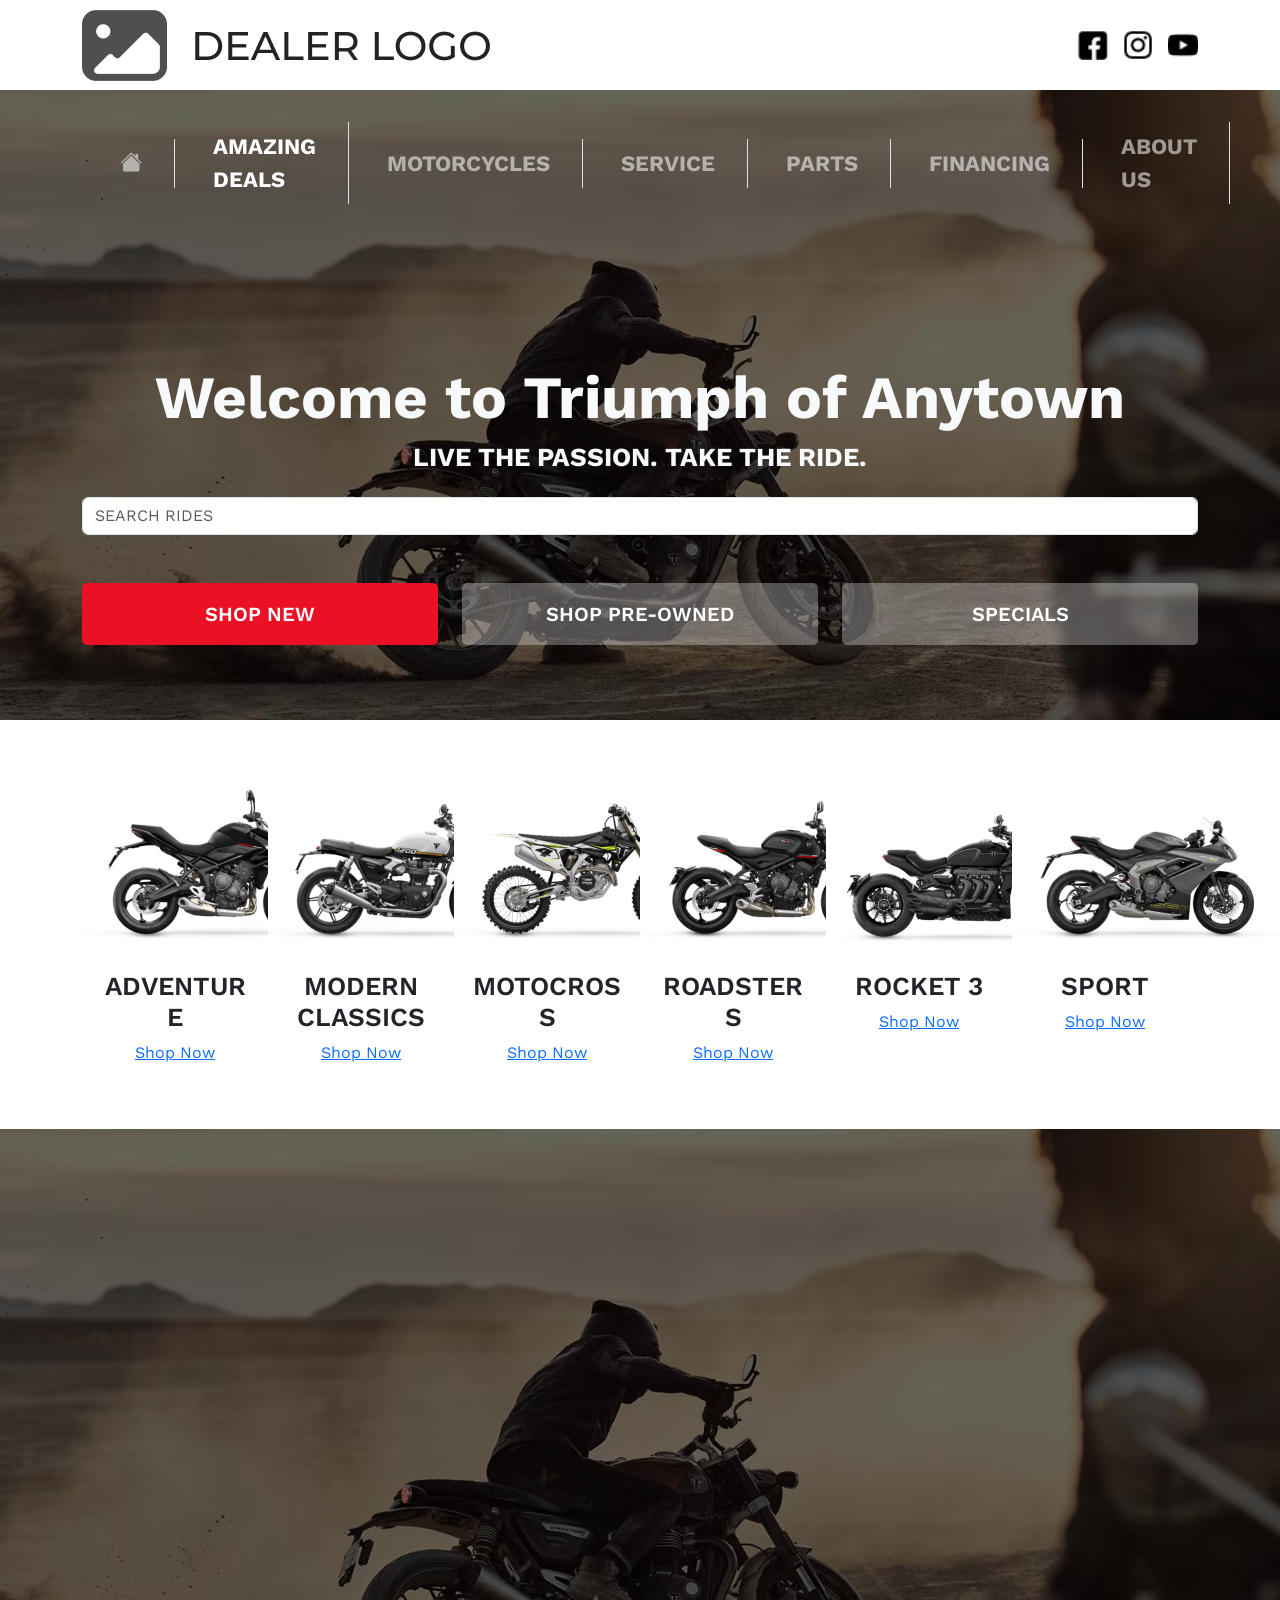
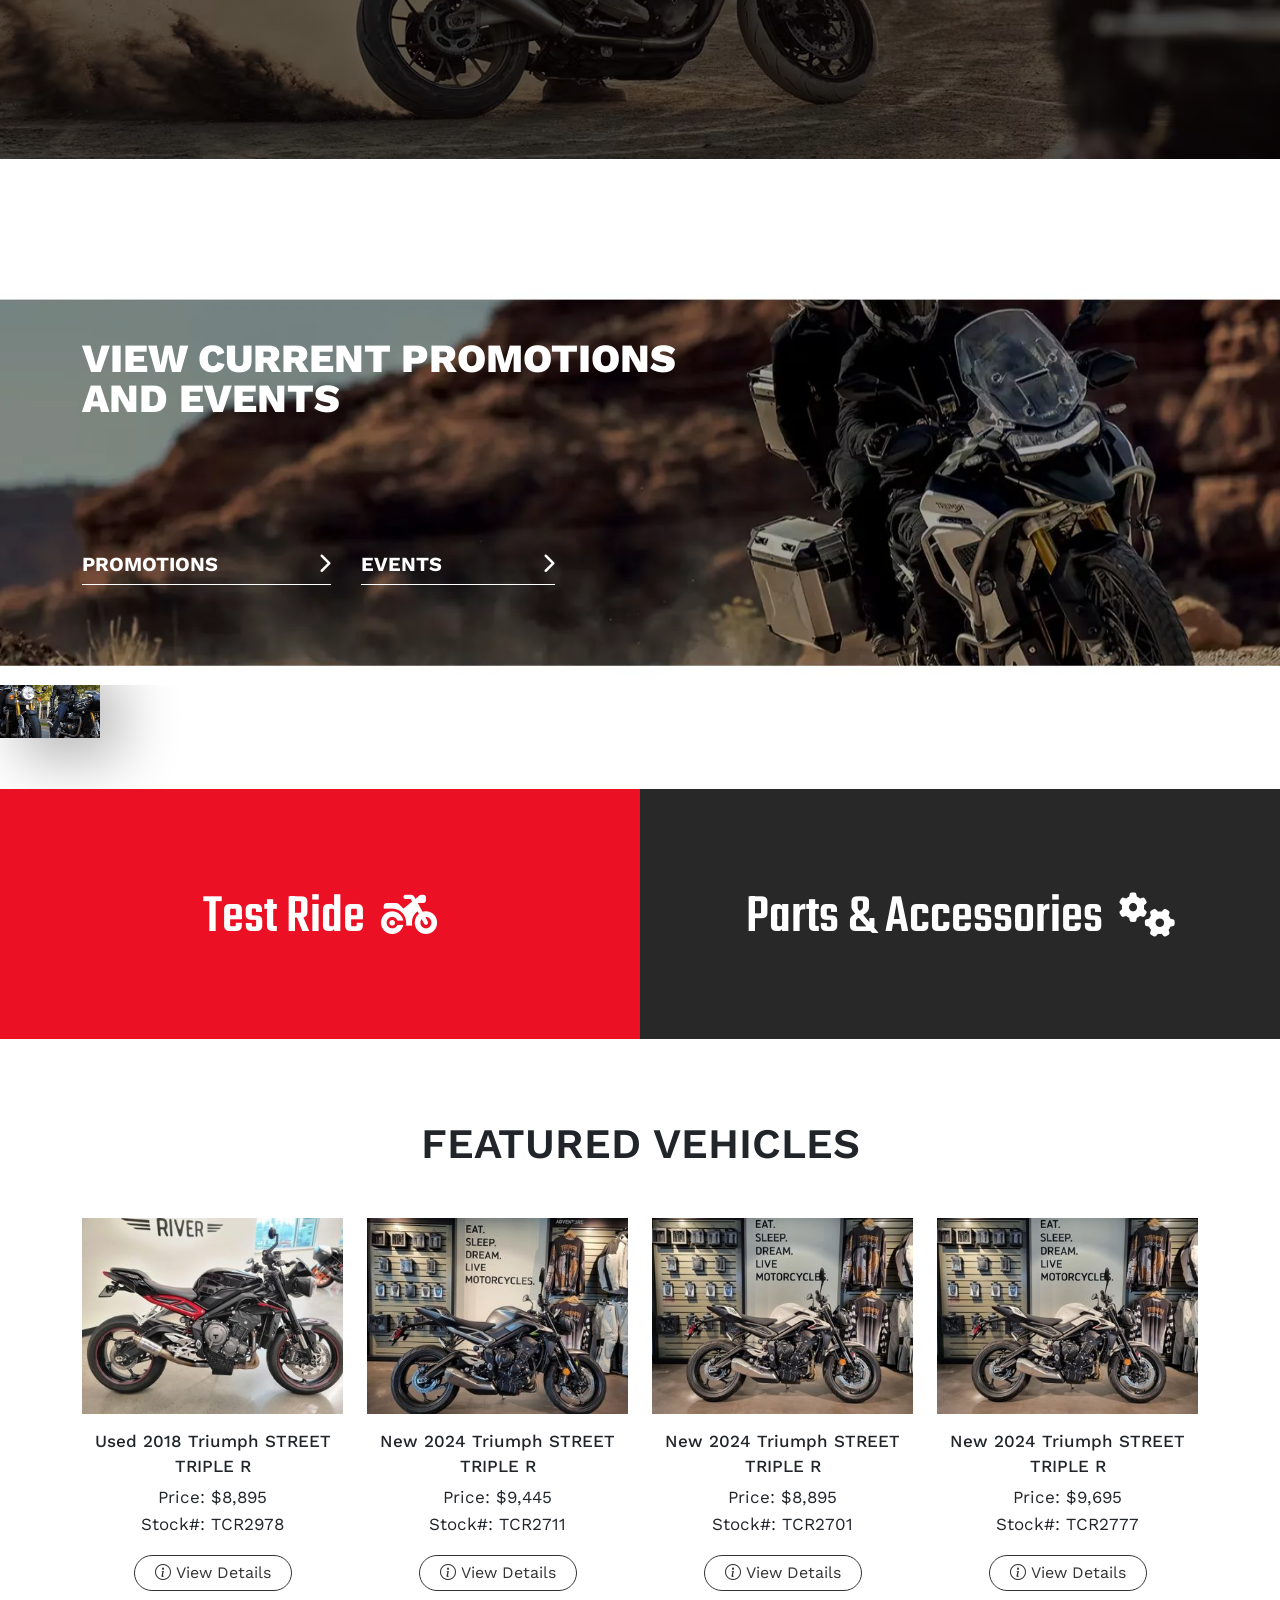
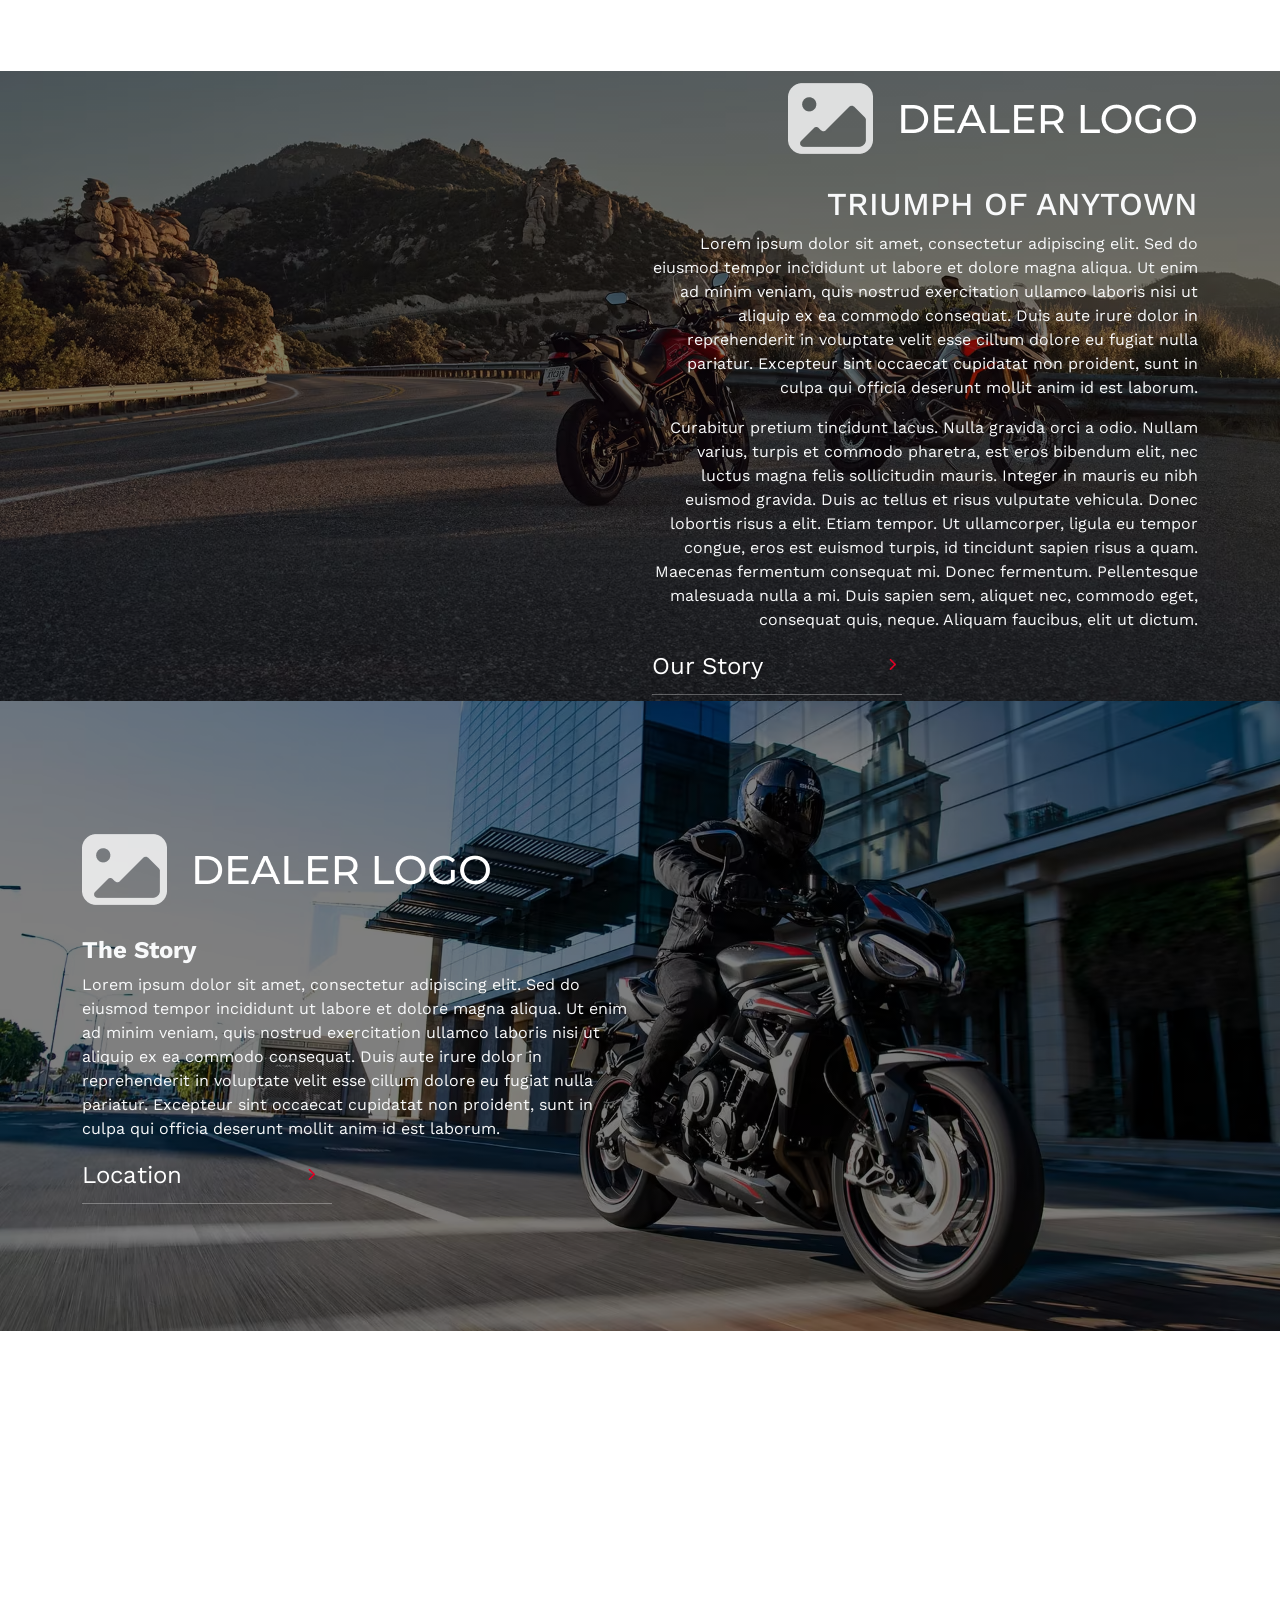
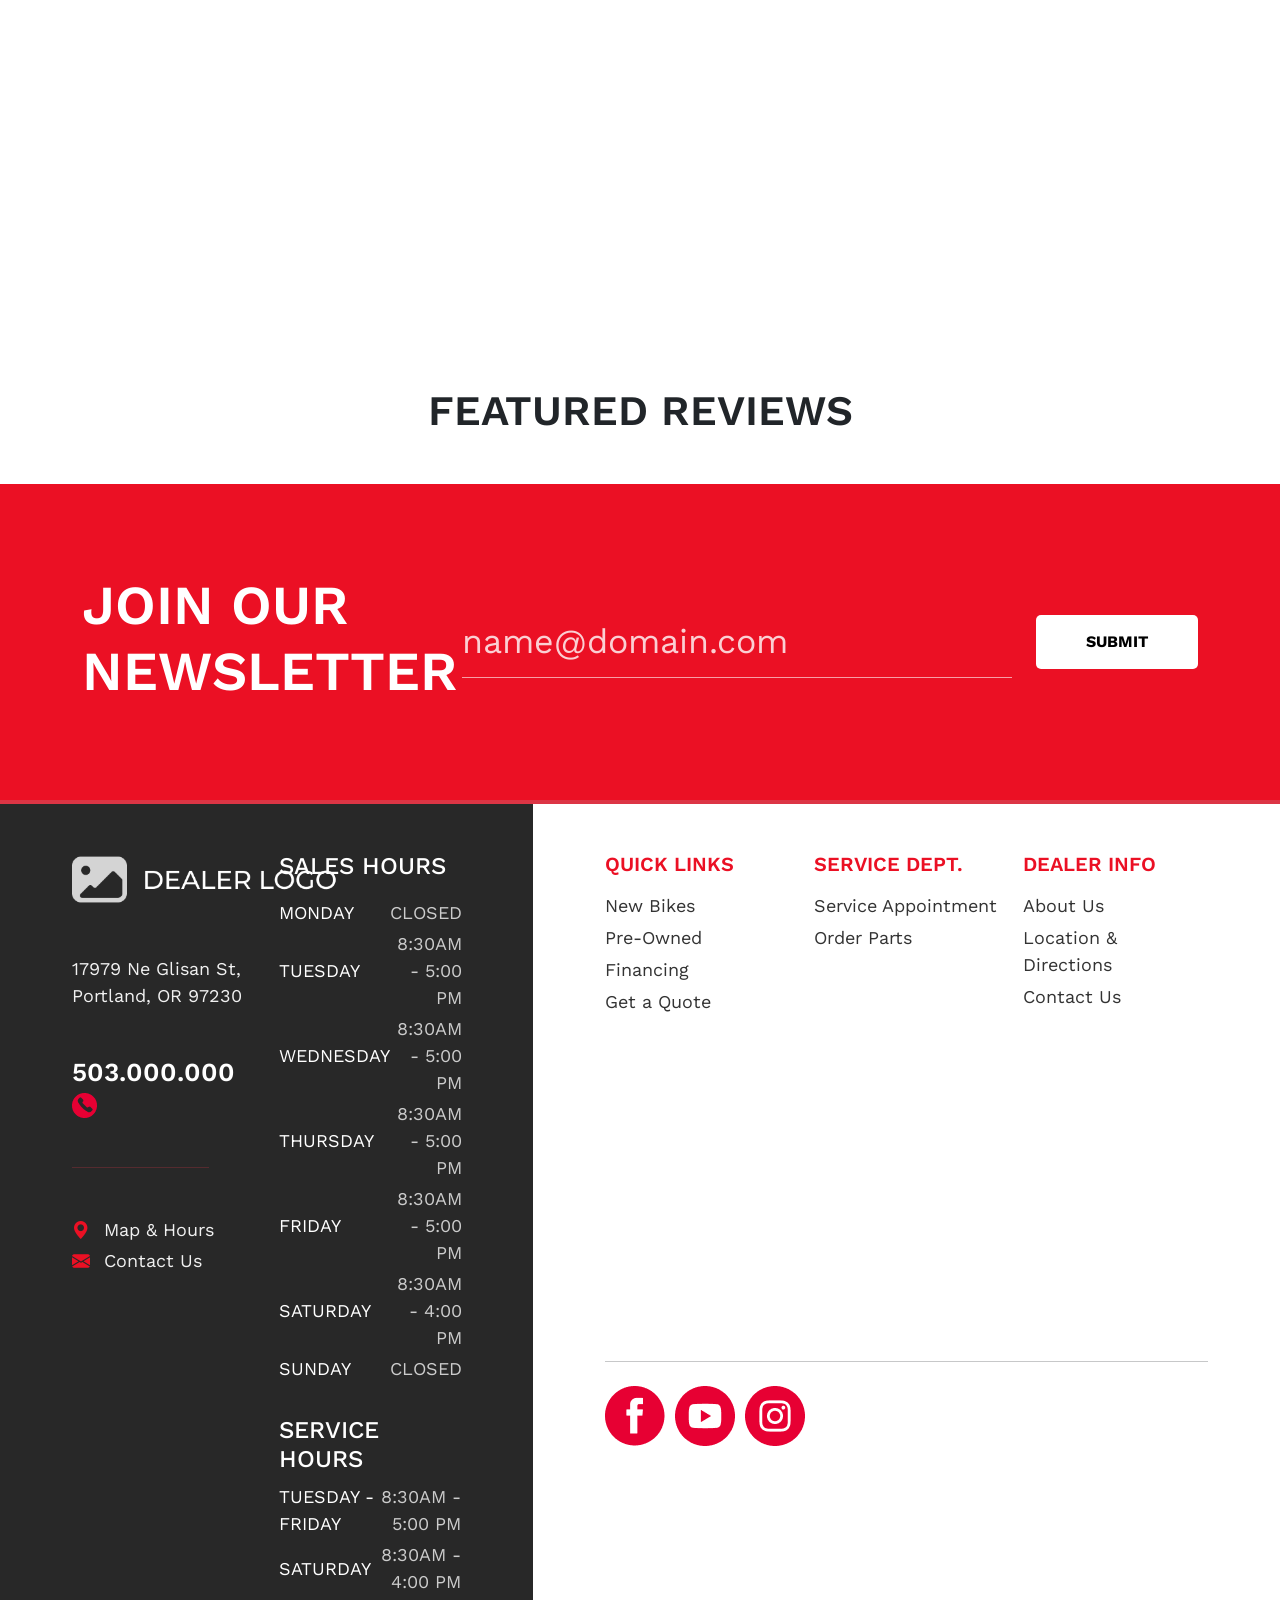
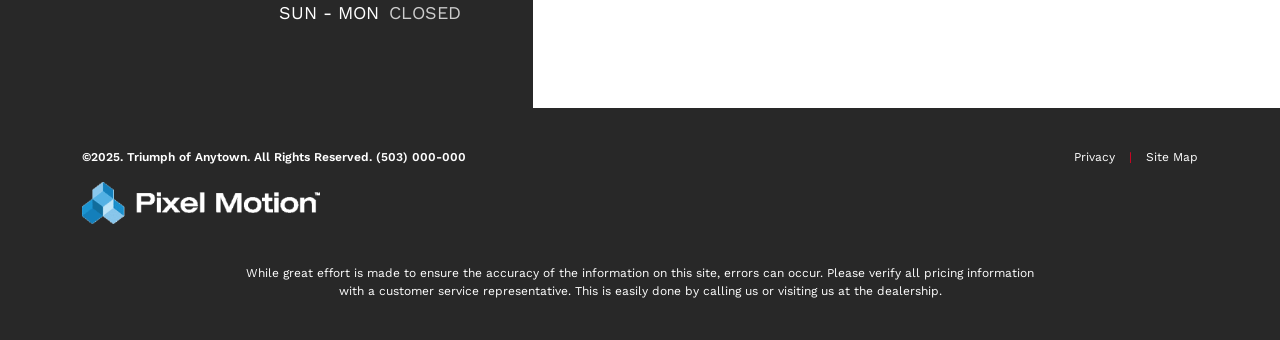
==== htdocs/assets/html/index.html @ fc961a48 "updated" ====
<!DOCTYPE html>
<html lang="en">

<head>
  <meta charset="UTF-8">
  <meta name="viewport" content="width=device-width, initial-scale=1.0">
  <link rel="stylesheet" href="/htdocs/assets/css/style.css">
  <title>Generic Homepage</title>

  <!--Bootstrap Link-->
  <link href="https://cdn.jsdelivr.net/npm/bootstrap@5.3.8/dist/css/bootstrap.min.css" rel="stylesheet"
    integrity="sha384-sRIl4kxILFvY47J16cr9ZwB07vP4J8+LH7qKQnuqkuIAvNWLzeN8tE5YBujZqJLB" crossorigin="anonymous">
  <link rel="stylesheet" href="https://cdn.jsdelivr.net/npm/bootstrap-icons@1.13.1/font/bootstrap-icons.min.css">
  <link href="https://cdnjs.cloudflare.com/ajax/libs/font-awesome/6.0.0-beta3/css/all.min.css" rel="stylesheet">
</head>

<body>
  <!-- navbar top -->
  <div class="container">
    <div class="navbar-top">
      <div class="logo">
        <img src="/htdocs/assets/images/Logo.png" alt="" width="410px">
      </div>
      <div class="social-link">
        <i><img src="/htdocs/assets/images/facebook_icon.png" alt="" width="30px"></i>
        <i><img src="/htdocs/assets/images/instagram_icon.png" alt="" width="30px"></i>
        <i><img src="/htdocs/assets/images/youtube_icon.png" alt="" width="30px"></i>
      </div>
    </div>
  </div>
  <!-- navbar top -->

  <!-- Hero -->
  <div class="hero-content container-large">
    <nav class="navbar navbar-expand-lg navbar-dark custom-navbar">
      <div class="container">
        <button class="navbar-toggler" type="button" data-toggle="collapse" data-target="#navbarSupportedContent"
          aria-controls="navbarSupportedContent" aria-expanded="false" aria-label="Toggle navigation">
          <span class="navbar-toggler-icon"></span>
        </button>
        <div class="collapse navbar-collapse" id="navbarSupportedContent">

          <ul class="navbar-nav mx-auto align-items-center pt-4">

            <li class="nav-item border-end pe-4">
              <a class="nav-link" href="#">
                <i class="bi bi-house-fill"></i>
              </a>
            </li>

            <li class="nav-item border-end pe-4">
              <a class="nav-link active highlight" href="#">AMAZING DEALS</a>
            </li>

            <li class="nav-item border-end pe-4">
              <a class="nav-link" href="#">MOTORCYCLES</a>
            </li>

            <li class="nav-item border-end pe-4">
              <a class="nav-link" href="#">SERVICE</a>
            </li>

            <li class="nav-item border-end pe-4">
              <a class="nav-link" href="#">PARTS</a>
            </li>

            <li class="nav-item border-end pe-4">
              <a class="nav-link" href="#">FINANCING</a>
            </li>

            <li class="nav-item border-end pe-4">
              <a class="nav-link" href="#">ABOUT US</a>
            </li>
          </ul>
        </div>

      </div>
    </nav>


    <div class="content text-center">
      <h1 class="heading-h1 text-light fw-bold">Welcome to Triumph of Anytown</h1>
      <h2 class="heading-h4 text-light fw-bold">LIVE THE PASSION. TAKE THE RIDE.</h2>

      <!--Hero Search-->
      <div class="container container-fluid mt-4">
        <div class="row justify-content-center">
          <div class="col">
            <div class="search-container">
              <input type="text" class="form-control search-input" placeholder="SEARCH RIDES">
              <i class="bi bi-search"></i>
            </div>
          </div>
        </div>
      </div>

      <!--Hero Buttons-->
      <div class="container container-fluid mt-4">
        <div class="row">
          <div class="col-md-4">
            <button type="button" class="button-primary w-100 mb-3">Shop New</button>
          </div>
          <div class="col-md-4">
            <button type="button" class="button-secondary w-100 mb-3">Shop Pre-Owned</button>
          </div>
          <div class="col-md-4">
            <button type="button" class="button-secondary w-100 mb-3">Specials</button>
          </div>
        </div>
      </div>
    </div>

  </div>

  <!-- Motorcycles -->
  <div class="container my-5">
    <div class="row g-0">
      <div class="col-12 col-sm-6 col-md-4 col-lg-2">
        <div class="card text-dark h-100 border-0">
          <div class="card-image align-items-center"><img src="/htdocs/assets/images/Motorcycle_Adventure.png"
              alt="Adventure"></div>
          <div class="card-body text-center">
            <h3 class="heading-h4 fw-semibold text-uppercase">Adventure</h3>
            <a href="#">Shop Now</a>
          </div>
        </div>
      </div>

      <div class="col-12 col-sm-6 col-md-4 col-lg-2">
        <div class="card text-dark h-100 border-0">
          <div class="card-image"><img src="/htdocs/assets/images/Motorcycle_ModernClassics.png" alt="Modern Classics">
          </div>
          <div class="card-body text-center">
            <h3 class="heading-h4 fw-semibold text-uppercase">Modern Classics</h3>
            <a href="#">Shop Now</a>
          </div>
        </div>
      </div>

      <div class="col-12 col-sm-6 col-md-4 col-lg-2">
        <div class="card text-dark h-100 border-0">
          <div class="card-image"><img src="/htdocs/assets/images/Motorcylce_Motocross.png" alt="Motocross"></div>
          <div class="card-body text-center">
            <h3 class="heading-h4 fw-semibold text-uppercase text-center">Motocross</h3>
            <a href="#">Shop Now</a>
          </div>
        </div>
      </div>

      <div class="col-12 col-sm-6 col-md-4 col-lg-2">
        <div class="card text-dark h-100 border-0">
          <div class="card-image"><img src="/htdocs/assets/images/Motorcycle_Roadsters.png" alt="Roadsters"></div>
          <div class="card-body text-center">
            <h3 class="heading-h4 fw-semibold text-uppercase text-center">Roadsters</h3>
            <a href="#">Shop Now</a>
          </div>
        </div>
      </div>

      <div class="col-12 col-sm-6 col-md-4 col-lg-2">
        <div class="card text-dark h-100 border-0">
          <div class="card-image"><img src="/htdocs/assets/images/Motorcycle_Rocket3.png" alt="Rocket 3"></div>
          <div class="card-body text-center">
            <h3 class="heading-h4 fw-semibold text-uppercase text-center">Rocket 3</h3>
            <a href="#">Shop Now</a>
          </div>
        </div>
      </div>

      <div class="col-12 col-sm-6 col-md-4 col-lg-2">
        <div class="card text-dark h-100 border-0">
          <div class="card-image"><img src="/htdocs/assets/images/Motorcycle_Sport.png" alt="Sport"></div>
          <div class="card-body text-center">
            <h3 class="heading-h4 fw-semibold text-uppercase text-center">Sport</h3>
            <a href="#">Shop Now</a>
          </div>
        </div>
      </div>

    </div>
  </div>

  <!--Image Section-->
  <div class="hero-content container-large"></div>

  <!-- Promotion and Events -->
   <section class="promo-section">
    <div class="container-fluid p-0">
        <div class="row g-0 align-items-center">
            <div class="promo-banner-bg">
                <div class="promo-content container">
                    <h2 class="promo-title">VIEW CURRENT PROMOTIONS<br>AND EVENTS</h2>
                    <div class="d-flex">
                        <a href="#" class="promo-link">Promotions <i class="fa-solid fa-chevron-right"></i></a>
                        <a href="#" class="promo-link">Events <i class="fa-solid fa-chevron-right"></i></a>
                    </div>
                </div>
            </div>

            <div class="col-lg-5 overlap-img-container d-none d-lg-block">
                <img src="/htdocs/assets/images/Home_Promotion_Events.png" 
                     alt="Motorcycle rider" class="overlap-img">
            </div>
        </div>
    </div>
</section>

  <!--Promo Links-->
  <div class="container-fluid p-0">
    <div class="row g-0">
      <div class="col-12 col-md-6">
        <a href="#" class="promo-block promo-card-primary">
          <h2 class="heading-h2 font-secondary mt-3 me-3">Test Ride</h2>
          <i class="fa-solid fa-motorcycle promo-icon"></i>
        </a>
      </div>

      <div class="col-12 col-md-6">
        <a href="#" class="promo-block promo-card-secondary">
          <h2 class="heading-h2 font-secondary mt-3 me-3">Parts & Accessories</h2>
          <i class="fa-solid fa-cogs promo-icon"></i>
        </a>
      </div>
    </div>
  </div>

  <!-- Featured Vehicles -->

  <section class="featured-section">
    <div class="container text-center">
        <h2 class="heading-h3 fw-semibold text-uppercase mb-5">Featured Vehicles</h2>

        <div id="vehicleCarousel" class="carousel slide" data-bs-ride="carousel">
            <div class="carousel-inner">
                <div class="carousel-item active">
                    <div class="row">
                        <div class="col-6 col-md-3">
                            <div class="vehicle-card">
                                <div class="vehicle-img-wrapper">
                                    <img src="/htdocs/assets/images/Home_Featured_Moto1.jpg" class="img-fluid" alt="Motorcycle">
                                </div>
                                <div class="vehicle-title">Used 2018 Triumph STREET TRIPLE R</div>
                                <div class="vehicle-info">Price: $8,895</div>
                                <div class="vehicle-info">Stock#: TCR2978</div>
                                <a href="#" class="btn-view-details">
                                    <i class="bi bi-info-circle"></i> View Details
                                </a>
                            </div>
                        </div>
                        
                        <div class="col-6 col-md-3">
                            <div class="vehicle-card">
                                <div class="vehicle-img-wrapper">
                                    <img src="/htdocs/assets/images/Home_Featured_Moto2.jpg" class="img-fluid" alt="Motorcycle">
                                </div>
                                <div class="vehicle-title">New 2024 Triumph STREET TRIPLE R</div>
                                <div class="vehicle-info">Price: $9,445</div>
                                <div class="vehicle-info">Stock#: TCR2711</div>
                                <a href="#" class="btn-view-details">
                                    <i class="bi bi-info-circle"></i> View Details
                                </a>
                            </div>
                        </div>

                        <div class="col-md-3 d-none d-md-block">
                            <div class="vehicle-card">
                                <div class="vehicle-img-wrapper">
                                    <img src="/htdocs/assets/images/Home_Featured_Moto3.jpg" class="img-fluid" alt="Motorcycle">
                                </div>
                                <div class="vehicle-title">New 2024 Triumph STREET TRIPLE R</div>
                                <div class="vehicle-info">Price: $8,895</div>
                                <div class="vehicle-info">Stock#: TCR2701</div>
                                <a href="#" class="btn-view-details">
                                    <i class="bi bi-info-circle"></i> View Details
                                </a>
                            </div>
                        </div>

                        <div class="col-md-3 d-none d-md-block">
                            <div class="vehicle-card">
                                <div class="vehicle-img-wrapper">
                                    <img src="/htdocs/assets/images/Home_Featured_Moto4.jpg" class="img-fluid" alt="Motorcycle">
                                </div>
                                <div class="vehicle-title">New 2024 Triumph STREET TRIPLE R</div>
                                <div class="vehicle-info">Price: $9,695</div>
                                <div class="vehicle-info">Stock#: TCR2777</div>
                                <a href="#" class="btn-view-details">
                                    <i class="bi bi-info-circle"></i> View Details
                                </a>
                            </div>
                        </div>
                    </div>
                </div>
            </div>
        </div>
    </div>
</section>

  <!--CTA Our Story-->
  <section class="our-story-section text-dark text-end">
    <div class="container content-wrapper">
      <div class="row justify-content-end">
        <!-- col-lg-7 ensures it takes up a bit more than half the screen on desktop -->
        <div class="col-12 col-lg-7 col-xl-6">
          <img src="/htdocs/assets/images/Logo-Inverse.png" alt="">
          <!-- Main Heading -->
          <h2 class="our-story-heading text-uppercase text-light pt-4">Triumph of Anytown</h2>

          <!-- Paragraph Texts -->
          <p class="text-light">
            Lorem ipsum dolor sit amet, consectetur adipiscing elit. Sed do eiusmod tempor incididunt ut labore et
            dolore magna aliqua. Ut enim ad minim veniam, quis nostrud exercitation ullamco laboris nisi ut aliquip ex
            ea commodo consequat. Duis aute irure dolor in reprehenderit in voluptate velit esse cillum dolore eu fugiat
            nulla pariatur. Excepteur sint occaecat cupidatat non proident, sunt in culpa qui officia deserunt mollit
            anim id est laborum.
          </p>
          <p class="text-light">
            Curabitur pretium tincidunt lacus. Nulla gravida orci a odio. Nullam varius, turpis et commodo pharetra, est
            eros bibendum elit, nec luctus magna felis sollicitudin mauris. Integer in mauris eu nibh euismod gravida.
            Duis ac tellus et risus vulputate vehicula. Donec lobortis risus a elit. Etiam tempor. Ut ullamcorper,
            ligula eu tempor congue, eros est euismod turpis, id tincidunt sapien risus a quam. Maecenas fermentum
            consequat mi. Donec fermentum. Pellentesque malesuada nulla a mi. Duis sapien sem, aliquet nec, commodo
            eget, consequat quis, neque. Aliquam faucibus, elit ut dictum.
          </p>

          <!-- Link with bottom border -->
          <div class="cta-container justify-content-end justify-content-sm-center">
            <div class="cta-wrapper">
              <a href="#" class="text-link">
                Our Story <i class="fa-solid fa-chevron-right"></i>
              </a>
            </div>
          </div>

        </div>
      </div>
    </div>
  </section>

  <!--CTA The Story-->
  <section class="the-story-section text-dark text-start">
    <div class="container content-wrapper">
      <div class="row justify-content-start">
        <!-- col-lg-7 ensures it takes up a bit more than half the screen on desktop -->
        <div class="col-12 col-lg-7 col-xl-6">
          <img src="/htdocs/assets/images/Logo-Inverse.png" alt="">
          <!-- Main Heading -->
          <h2 class="heading-h5 fw-bold text-light pt-4">The Story</h2>

          <!-- Paragraph Texts -->
          <p class="text-light">
            Lorem ipsum dolor sit amet, consectetur adipiscing elit. Sed do eiusmod tempor incididunt ut labore et
            dolore magna aliqua. Ut enim ad minim veniam, quis nostrud exercitation ullamco laboris nisi ut aliquip ex
            ea commodo consequat. Duis aute irure dolor in reprehenderit in voluptate velit esse cillum dolore eu fugiat
            nulla pariatur. Excepteur sint occaecat cupidatat non proident, sunt in culpa qui officia deserunt mollit
            anim id est laborum.
          </p>
          <!-- Link with bottom border -->
          <div class="cta-container justify-content-start justify-content-sm-center">
            <div class="cta-wrapper">
              <a href="#" class="text-link">
                Location <i class="fa-solid fa-chevron-right"></i>
              </a>
            </div>
          </div>

        </div>
      </div>
    </div>
  </section>

  <!-- Google Maps -->
  <div>
    <iframe
      src="https://www.google.com/maps/embed?pb=!1m18!1m12!1m3!1d2795.1749024326778!2d-122.47970137615948!3d45.52668580382895!2m3!1f0!2f0!3f0!3m2!1i1024!2i768!4f13.1!3m3!1m2!1s0x5495a3d943b8e303%3A0xe347ed279a2c7b4!2sTriumph%20Columbia%20River!5e0!3m2!1sen!2sph!4v1773556012074!5m2!1sen!2sph"
      width="100%" height="600" style="border:0;" allowfullscreen="" loading="lazy"
      referrerpolicy="no-referrer-when-downgrade"></iframe>
  </div>

  <!-- Featured Reviews -->
  <div class="container my-5">
    <h2 class="text-uppercase heading-h3 text-center fw-semibold">Featured Reviews</h2>
    <!-- Elfsight Google Reviews | Triumph Columbia River -->
    <div class="mt-4">
      <script src="https://elfsightcdn.com/platform.js" async></script>
      <div class="elfsight-app-9c09201d-1b5e-4a3b-86ac-15bfe6ec356d" data-elfsight-app-lazy></div>
    </div>
  </div>

  <!-- Newsletter Banner -->
  <section class="newsletter-banner">
    <div class="container my-5">
      <div class="row align-items-center">
        <div class="col-md-4 mb-3 mb-md-0">
          <h2 class="heading-h2 fw-semibold text-uppercase">Join Our<br>Newsletter</h2>
        </div>

        <div class="col-md-8">
          <form class="d-flex flex-column flex-sm-row align-items-end align-items-sm-center gap-4">
            <div class="flex-grow-1 w-100">
              <input type="email" class="custom-input" placeholder="name@domain.com" aria-label="Email">
            </div>
            <div>
              <button type="submit" class="btn-submit">Submit</button>
            </div>
          </form>
        </div>
      </div>
    </div>
  </section>

  <!-- Footer -->
  <footer class="footer-container container-fluid p-0 border-top border-danger border-4">
    <div class="row g-0">
      <div class="col-lg-5 footer-dark-section container">
        <div class="row m-5">
          <div class="col-sm-6">
            <div class="d-flex align-items-center mb-4">
              <img src="/htdocs/assets/images/Logo-Inverse.png" alt="Logo" height="55px">
            </div>
            <p class="mt-5">17979 Ne Glisan St,<br>Portland, OR 97230</p>
            <h3 class="heading-h4 text-white fw-semibold my-5"><a href="tel:503000000" target="_blank"
                class="text-decoration-none text-white mt-3 me-2">503.000.000</a> <img
                src="/htdocs/assets/images/footer_call_icon.png" alt=""></h3>
            <hr class="border-danger opacity-25 w-75">

            <div class="mt-5">
              <p class="mb-1"><i class="bi bi-geo-alt-fill me-2"></i> Map & Hours</p>
              <p><i class="bi bi-envelope-fill me-2"></i> Contact Us</p>
            </div>
          </div>

          <div class="col-sm-6">
            <h5 class="heading-h5 text-white">SALES HOURS</h5>
            <table class="hours-table mt-3">
              <tr>
                <td class="hours-day">Monday</td>
                <td class="hours-time">Closed</td>
              </tr>
              <tr>
                <td class="hours-day">Tuesday</td>
                <td class="hours-time">8:30AM - 5:00 PM</td>
              </tr>
              <tr>
                <td class="hours-day">Wednesday</td>
                <td class="hours-time">8:30AM - 5:00 PM</td>
              </tr>
              <tr>
                <td class="hours-day">Thursday</td>
                <td class="hours-time">8:30AM - 5:00 PM</td>
              </tr>
              <tr>
                <td class="hours-day">Friday</td>
                <td class="hours-time">8:30AM - 5:00 PM</td>
              </tr>
              <tr>
                <td class="hours-day">Saturday</td>
                <td class="hours-time">8:30AM - 4:00 PM</td>
              </tr>
              <tr>
                <td class="hours-day">Sunday</td>
                <td class="hours-time">Closed</td>
              </tr>
            </table>

            <h5 class="heading-h5 text-white">SERVICE HOURS</h5>
            <table class="hours-table">
              <tr>
                <td class="hours-day">Tuesday - Friday</td>
                <td class="hours-time">8:30AM - 5:00 PM</td>
              </tr>
              <tr>
                <td class="hours-day">Saturday</td>
                <td class="hours-time">8:30AM - 4:00 PM</td>
              </tr>
              <tr>
                <td class="hours-day">Sun - Mon</td>
                <td class="hours-time">Closed</td>
              </tr>
            </table>
          </div>
        </div>
      </div>

      <div class="col-lg-7 footer-white-section container">
        <div class="row h-100 m-5">
          <div class="col-sm-4">
            <h5 class="mb-3">QUICK LINKS</h5>
            <ul class="footer-links">
              <li><a href="#">New Bikes</a></li>
              <li><a href="#">Pre-Owned</a></li>
              <li><a href="#">Financing</a></li>
              <li><a href="#">Get a Quote</a></li>
            </ul>
          </div>
          <div class="col-sm-4">
            <h5 class="mb-3">SERVICE DEPT.</h5>
            <ul class="footer-links">
              <li><a href="#">Service Appointment</a></li>
              <li><a href="#">Order Parts</a></li>
            </ul>
          </div>
          <div class="col-sm-4">
            <h5 class="mb-3">DEALER INFO</h5>
            <ul class="footer-links">
              <li><a href="#">About Us</a></li>
              <li><a href="#">Location & Directions</a></li>
              <li><a href="#">Contact Us</a></li>
            </ul>
          </div>
          <div class="col-12 pt-1 my-5">
            <hr class="mb-4">
            <a href="#" class="socials"><img src="/htdocs/assets/images/footer_facebook_icon.png"
                alt="Facebook"></a>
            <a href="#" class="socials"><img src="/htdocs/assets/images/footer_youtube_icon.png"
                alt="Youtube"></a>
            <a href="#" class="socials"><img src="/htdocs/assets/images/footer_instagram_icon.png"
                alt="Instagram"></a>
          </div>
        </div>
      </div>
    </div>
  </footer>

  <!-- Sub Footer -->
  <footer class="sub-footer">
    <div class="container">
        <div class="row align-items-center">
            <div class="col-md-6">
                <p class="copyright-text mb-0">
                    ©2025. Triumph of Anytown. All Rights Reserved. (503) 000-000
                </p>
            </div>
            <div class="col-md-6">

                <div class="footer-utility-links">
                    <a href="#">Privacy</a>
                    <span class="divider">|</span>
                    <a href="#">Site Map</a>
                </div>
            </div>
        </div>

        <div class="row brand-logo-area">
            <div class="col-12">
                <div class="d-flex align-items-center">
                    <img src="/htdocs/assets/images/footer-pixelmotion.png" alt="Pixel Motion Logo" height="42px" class="my-3">
                </div>
            </div>
        </div>

        <div class="row mt-4">
            <div class="col-12">
                <p class="disclaimer-text">
                    While great effort is made to ensure the accuracy of the information on this site, errors can occur. 
                    Please verify all pricing information with a customer service representative. This is easily done 
                    by calling us or visiting us at the dealership.
                </p>
            </div>
        </div>
    </div>
</footer>


<script src="https://cdn.jsdelivr.net/npm/bootstrap@5.3.0/dist/js/bootstrap.bundle.min.js"></script>
</body>

</html>
---- htdocs/assets/css/style.css ----
@import url('https://fonts.googleapis.com/css2?family=Work+Sans:ital,wght@0,100..900;1,100..900&display=swap');
@import url('https://fonts.googleapis.com/css2?family=Teko:wght@300..700&display=swap');


:root {
    --primary-color: #EB1024;
    --secondary-color: #282828;
    --body-color: #262626;
    --brand-color: #000;
    --brand-color-light: #fff;
    --font-primary: "Work Sans", sans-serif;
    --font-secondary: "Teko", sans-serif;
    --base-font-size: 16px;
    --trasition: all 0.5s ease;

}

/*Container Width*/
@media (min-width: 1800px) {
    .container {
        max-width: 1800px !important;
    }
}

/*Heading Styling*/
.heading-h1 {
    font-size: 60px;
}

.heading-h2 {
    font-size: 55px;
}

.heading-h3 {
    font-size: 42px;
}

.heading-h4 {
    font-size: 26px;
}

.heading-h5 {
    font-size: 24px;
}

.heading-h6 {
    font-size: 18px;
}

/*Heading Styling (Tablet)*/
@media (max-width: 960px) {
    .heading-h1 {
        font-size: 40px !important;
    }

    .heading-h2 {
        font-size: 35px !important;
    }

    .heading-h3 {
        font-size: 34px !important;
    }

    .heading-h4 {
        font-size: 21px !important;
    }

    .heading-h5 {
        font-size: 24px !important;
    }

    .heading-h6 {
        font-size: 16px !important;
    }
}

/*Font Family*/
.font-primary {
    font-family: var(--font-primary);
}

.font-secondary {
    font-family: var(--font-secondary);
}

* {
    margin: 0;
    padding: 0;
    font-family: var(--font-primary);
}

/*Navbar*/
.custom-navbar {
    font-size: 22px;
    font-weight: 700;
    font-family: var(--font-primary);
}

.custom-navbar .nav-item:hover {
    background-color: var(--primary-color);
}


/* navbar top */
.navbar-top {
    padding: 32px 0;
    width: 100%;
    height: 10vh;
    display: flex;
    align-items: center;
    text-align: center;
    justify-content: space-between;
}

.nav-css {
    background-color: var(--primary-color);
    font-size: 300px;
}

.social-link i img {
    margin-left: 10px;
    transition: 0.5s ease;
    cursor: pointer;
}

.social-link i img:hover {
    background-color: rgba(238, 224, 208);
    border-radius: 50px;
}

@media screen and (max-width:420px) {
    .social-link i img {
        width: 20px;
    }
}

.logo h3 {
    font-weight: bold;
}

@media screen and (max-width:420px) {
    .logo h3 {
        font-size: 20px;
    }
}

.icons i img {
    margin-left: 10px;
    cursor: pointer;
}

@media screen and (max-width:420px) {
    .icons i img {
        width: 20px;
    }
}

/* navbar top */

/* main content */
.hero-content {
    width: 100%;
    height: 70vh;
    background-image: linear-gradient(rgba(0, 0, 0, 0.4), rgba(0, 0, 0, 0.4)), url(/htdocs/assets/images/Home_Hero_Background.png);
    background-size: cover;
    background-position: 70%;
}

.image-section {
    width: 100%;
    height: 70vh;
    background-image: linear-gradient(rgba(0, 0, 0, 0.4), rgba(0, 0, 0, 0.4)), url(/htdocs/assets/images/Home_Hero_Background.png);
    background-size: cover;
    background-position: 70%;
}

.about-container {
    width: 100%;
    height: 90vh;
    background-image: url(/htdocs/assets/images/Home_Hero_Background.png);
    background-size: cover;
    background-position: 70%;
}

/* navbar */
.nav-link .nav-text {
    color: var(--primary-color);
}

.navbar-nav {
    margin: auto;
}

.nav-link {
    margin-left: 30px;
    font-weight: bold;
    color: black;
    transition: 0.5s ease;
    cursor: pointer;
}

.nav-link:hover {
    color: green;
}

/* navbar */

/* content */
.content {
    margin-top: 150px;
}

/*Buttons*/
.button-primary {
    border-radius: 5px;
    background: var(--primary-color);
    text-transform: uppercase;
    font-size: 20px;
    color: #fff;
    padding-top: 16px;
    padding-bottom: 16px;
    border: none;
    letter-spacing: 0;
    font-weight: 600;
    transition: 0.5s ease;
    cursor: pointer;
}

.button-primary:hover {
    background-color: var(--primary-color);
}

.button-secondary {
    border-radius: 5px;
    background: #FFFFFF4D;
    text-transform: uppercase;
    font-size: 20px;
    color: #fff;
    padding-top: 16px;
    padding-bottom: 16px;
    border: none;
    letter-spacing: 0;
    font-weight: 600;
    transition: 0.5s ease;
    cursor: pointer;
}

.button-secondary:hover {
    background-color: #ffffff6d;
}

/* Promotion and Events */
.promo-section {
    padding: 80px 0;
    background-color: white;
    overflow: visible;
}

/* The dark background strip behind the text */
.promo-banner-bg {
    background: url(/htdocs/assets/images/Home_Promotion_Events_Background.png);
    background-size: cover;
    background-position: center;
    display: flex;
    align-items: center;
    position: relative;
}

.promo-content {
    color: white;
    padding: 100px 0;
}

.promo-title {
    font-size: 2.5rem;
    font-weight: 800;
    text-transform: uppercase;
    line-height: 1;
    margin-bottom: 30px;
}

/* Custom link styling with underlines */
.promo-link {
    color: white;
    text-decoration: none;
    text-transform: uppercase;
    font-weight: 700;
    font-size: 20px;
    border-bottom: 1px solid white;
    padding-bottom: 5px;
    padding-top: 100px;
    margin-right: 30px;
    display: inline-flex;
    align-items: center;
    gap: 100px;
}

.promo-link:hover {
    color: #ccc;
    border-color: #ccc;
}


.overlap-img {
    width: 100px;
    height: auto;
    box-shadow: 20px 20px 60px rgba(0, 0, 0, 0.3);
    /* This pulls the image up and out of the container to overlap */
    margin-top: -50px;
    margin-bottom: -50px;
}

@media (max-width: 991px) {
    .overlap-img {
        width: 100%;
        margin-top: 20px;
        margin-bottom: 0;
    }

    .promo-banner-bg {
        min-height: auto;
        padding: 40px 0;
    }
}

/*Promo Card Link*/
.promo-block {
    display: flex;
    justify-content: center;
    align-items: center;
    padding: 80px 15px;
    text-decoration: none;
    color: #ffffff;
    transition: opacity 0.3s ease;
}

.promo-block:hover {
    color: #ffffff;
    opacity: 0.85;
}

.promo-icon {
    font-size: 45px;

}

.promo-card-primary {
    background-color: var(--primary-color);

}

.promo-card-secondary {
    background-color: var(--secondary-color);
}

/* Featured Vehicle*/

.featured-section {
    padding: 80px 0;
    background-color: #fff;
}

/* Vehicle Card Styling */
.vehicle-card {
    border: none;
    text-align: center;
    transition: transform 0.3s ease;
}

.vehicle-img-wrapper {
    margin-bottom: 15px;
    overflow: hidden;
}

.vehicle-title {
    font-size: 17px;
    font-weight: 500;
    margin-bottom: 5px;
}

.vehicle-info {
    font-size: 17px;
    margin-bottom: 2px;
}

/* Button Styling */
.btn-view-details {
    border: 1px solid #333;
    color: #333;
    border-radius: 50px;
    font-size: 16px;
    font-weight: 400;
    padding: 5px 20px;
    margin-top: 15px;
    background: white;
    display: inline-flex;
    align-items: center;
    gap: 5px;
    text-decoration: none;
}

.btn-view-details:hover {
    background-color: #f8f9fa;
    border-color: #999;
}



/* CTA Our Story/The Story */
.our-story-section {
    /* Using a high-quality placeholder image of a motorcycle */
    background-image: linear-gradient(rgba(0, 0, 0, 0.5), rgba(0, 0, 0, 0.5)), url(/htdocs/assets/images/Home_Our_Story_Background.png);
    background-size: cover;
    background-position: center;
    background-repeat: no-repeat;
    position: relative;
    display: flex;
    align-items: center;
    font-family: var(--font-primary);
    padding: 80px 0;
    height: 70vh;
}

.the-story-section {
    /* Using a high-quality placeholder image of a motorcycle */
    background-image: linear-gradient(rgba(0, 0, 0, 0.5), rgba(0, 0, 0, 0.5)), url(/htdocs/assets/images/Home_The_Story_Background.png);
    background-size: cover;
    background-position: center;
    background-repeat: no-repeat;
    position: relative;
    display: flex;
    align-items: center;
    font-family: var(--font-primary);
    padding: 80px 0;
    height: 70vh;
}


/* Call to Action Link Area */

.cta-wrapper {
    /* Creates the thin line under the link */
    border-bottom: 1px solid rgba(255, 255, 255, 0.3);
    padding-bottom: 10px;
    width: 250px;
}

.text-link {
    color: #ffffff;
    text-decoration: none;
    font-size: 24px;
    display: flex;
    align-items: center;
    gap: 50%;
    transition: opacity 0.3s ease;
    text-align: start;
}

.text-link:hover {
    color: #ffffff;
    opacity: 0.8;
}

.text-link i {
    color: #e20025;
    /* Red chevron */
    font-size: 0.8rem;
}

/* Newsletter Banner */
.newsletter-banner {
    background-color: var(--primary-color);
    padding: 40px 20px;
    color: white;
}

/* Custom underline input style */
.custom-input {
    background: transparent;
    font-size: 34px;
    border: none;
    border-bottom: 1px solid rgba(255, 255, 255, 0.6);
    border-radius: 0;
    color: white;
    padding: 10px 0;
    width: 100%;
}

.custom-input:focus {
    background: transparent;
    color: white;
    box-shadow: none;
    border-bottom: 2px solid white;
    outline: none;
}

.custom-input::placeholder {
    color: rgba(255, 255, 255, 0.8);
    font-size: 34px;
}

.btn-submit {
    background-color: white;
    color: black;
    font-weight: 700;
    font-size: 16px;
    padding: 15px 50px;
    border-radius: 5px;
    text-transform: uppercase;
    border: none;
}

.btn-submit:hover {
    background-color: #f8f9fa;
}

/* Responsive adjustment for mobile */
@media (max-width: 768px) {

    .content-wrapper {
        text-align: center !important;
    }

    .dealer-logo-block,
    .cta-container,
    .cta-wrapper {
        justify-content: center;
    }
}

@media screen and (max-width:420px) {
    .content h1 {
        font-size: 40px;
    }
}



/* Footer */
.footer-container {
    background-color: white;
    font-size: 0.85rem;
}

/* Dark Left Section */
.footer-dark-section {
    background-color: var(--secondary-color);
    color: #ccc;
}

.footer-dark-section p {
    font-size: 18px;
    color: rgba(241, 241, 241, 1);
}

.footer-dark-section i {
    color: var(--primary-color);
}

/* Hours Table Styling */
.hours-table {
    width: 100%;
    margin-bottom: 2rem;
}

.hours-table td {
    padding: 2px 0;
    text-transform: uppercase;
    font-size: 18px;
}

.hours-day {
    color: #fff;
}

.hours-time {
    text-align: right;
}

/* Right Section Links */


.footer-white-section h5 {
    color: var(--primary-color);
    font-weight: 600;
}

.footer-links {
    list-style: none;
    padding: 0;
}

.footer-links li a {
    text-decoration: none;
    font-size: 18px;
    color: rgba(51, 51, 51, 1);
    display: block;
    margin-bottom: 5px;
}

.footer-links li a:hover {
    color: var(--primary-color);
}

.socials {
    margin-right: 5px;
}

.red-divider {
    border-top: 1px solid var(--primary-color);
    width: 100%;
    margin-bottom: 20px;
}

/* Sub Footer */

.sub-footer {
    background-color: var(--secondary-color);
    color: #ffffff;
    padding: 40px 0;
    font-family: sans-serif;
}

.copyright-text {
    font-size: 12px;
    font-weight: 600;
}

.footer-utility-links {
    font-size: 12px;
    text-align: right;
}

.footer-utility-links a {
    color: #ffffff;
    text-decoration: none;
}

.footer-utility-links .divider {
    color: #e60023;
    /* Matching the red from previous sections */
    margin: 0 10px;
}

.disclaimer-text {
    font-size: 12px;
    color: #fff;
    line-height: 1.5;
    max-width: 800px;
    margin: 0 auto;
    text-align: center;
}
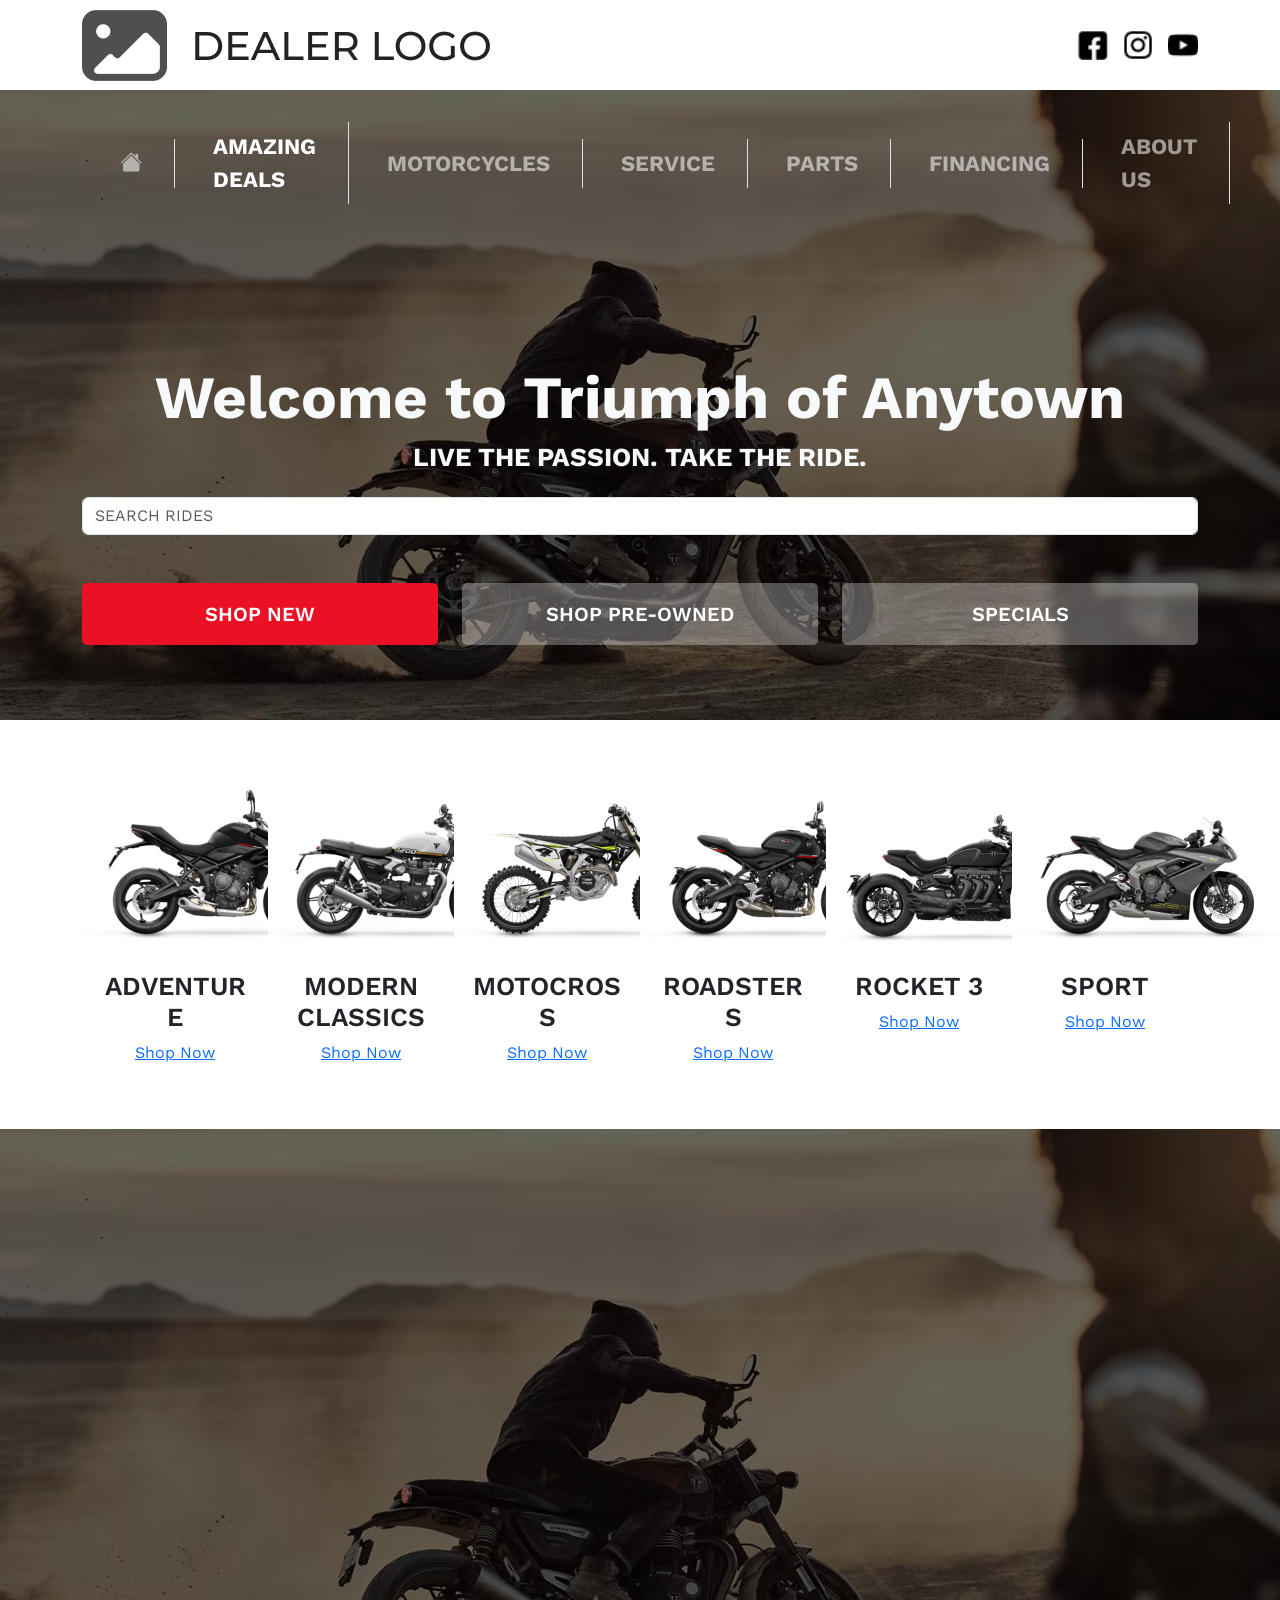
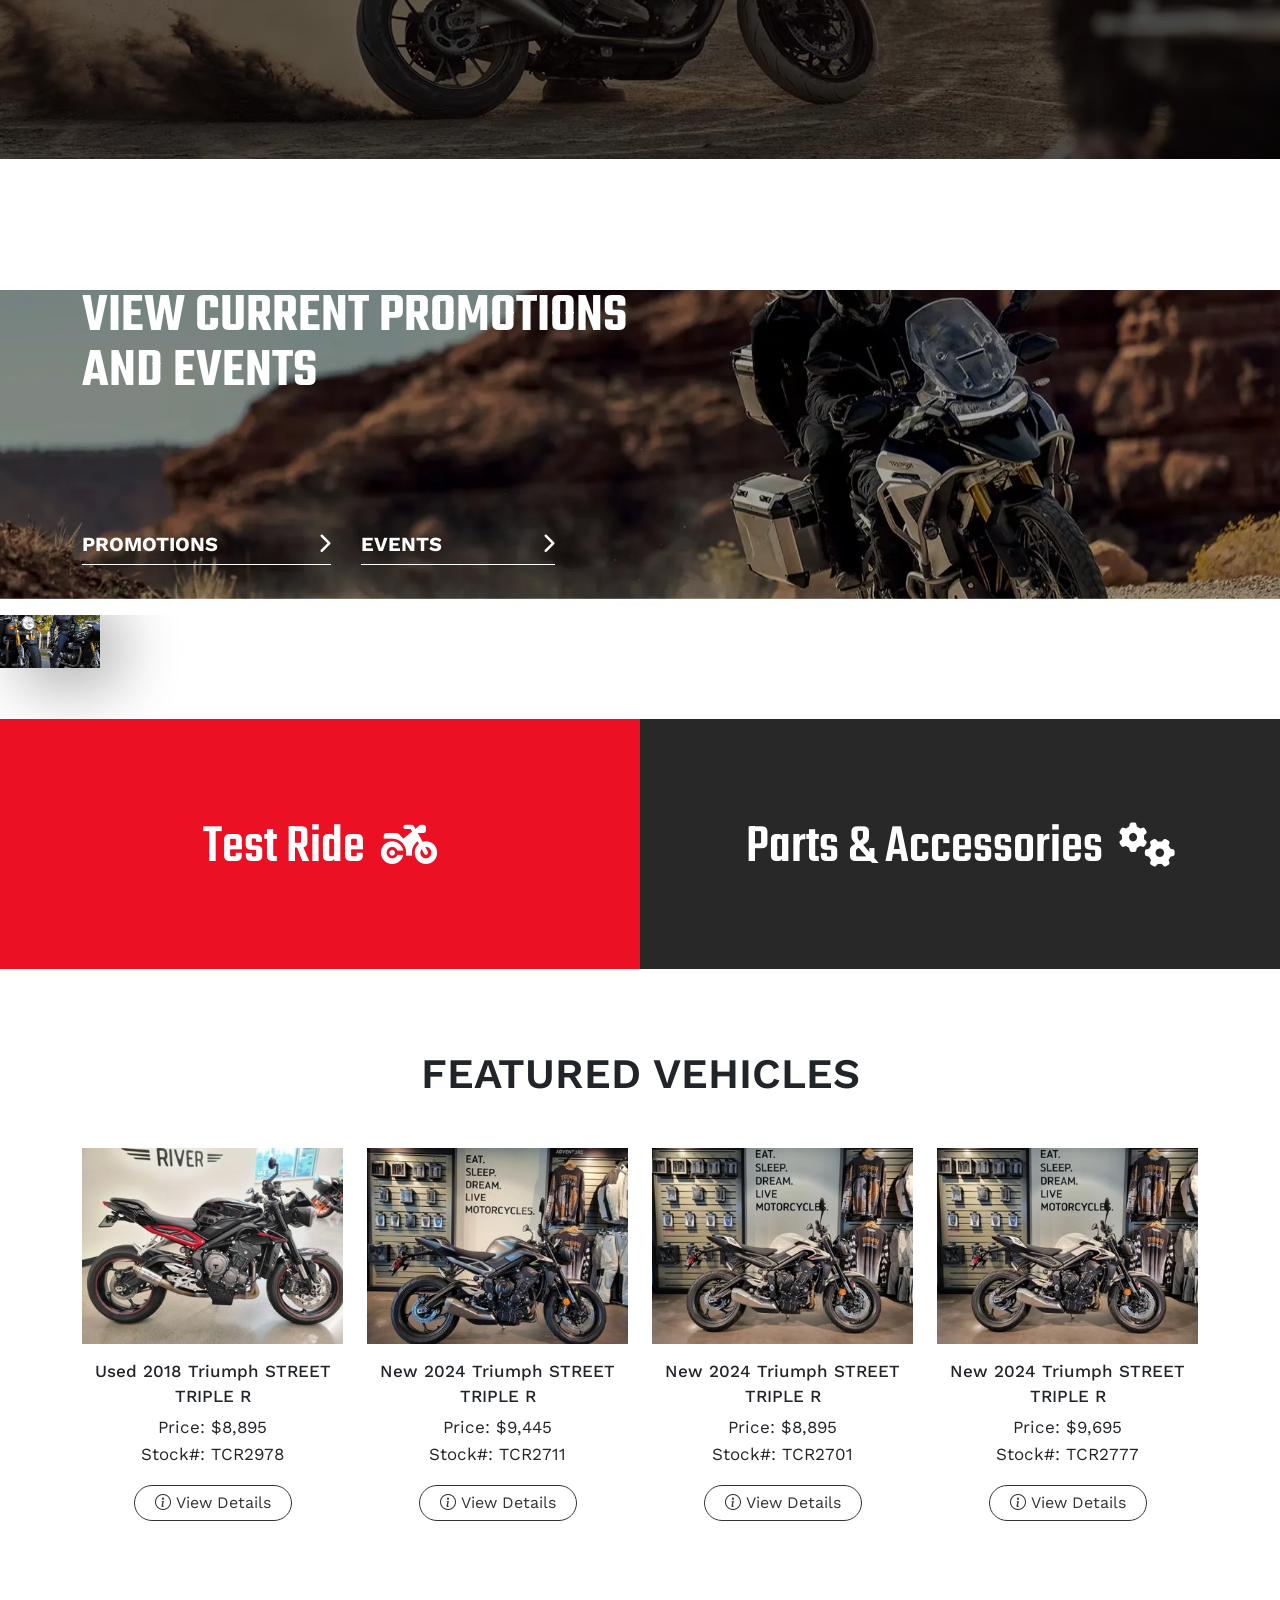
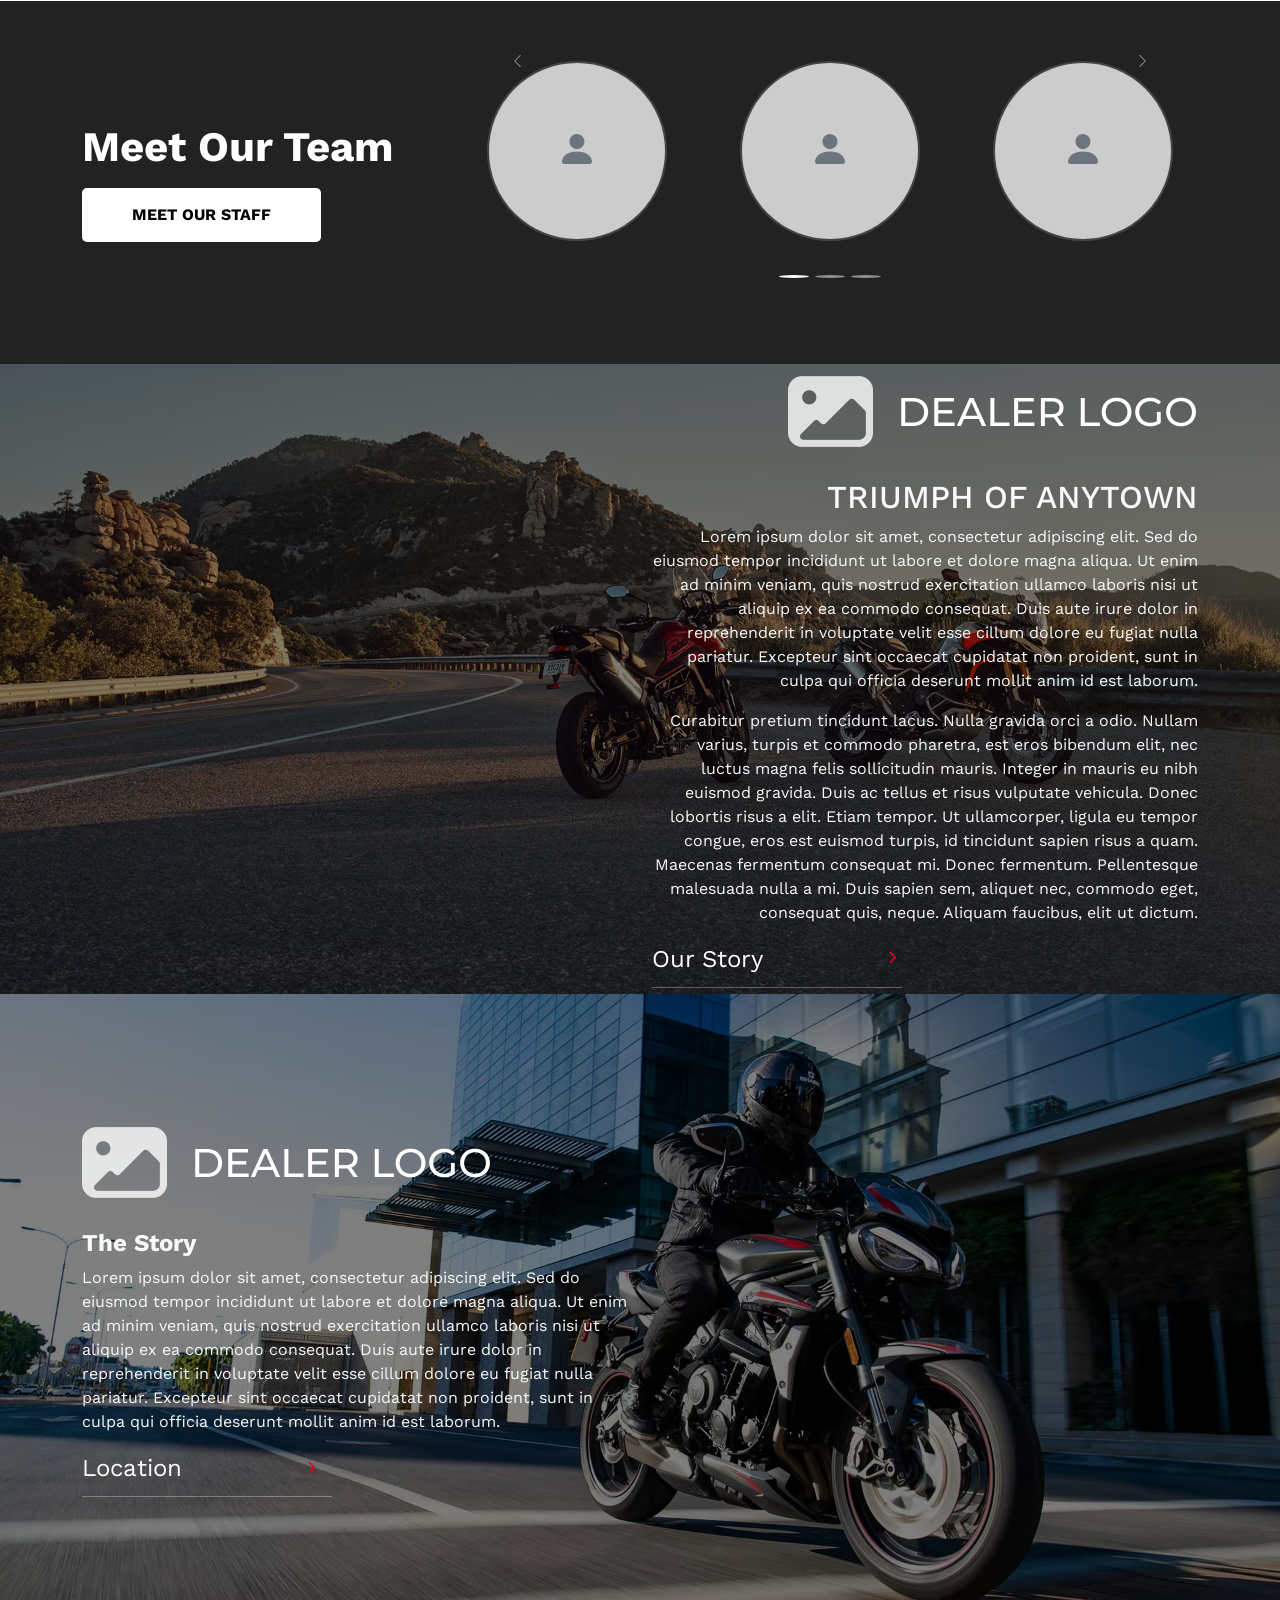
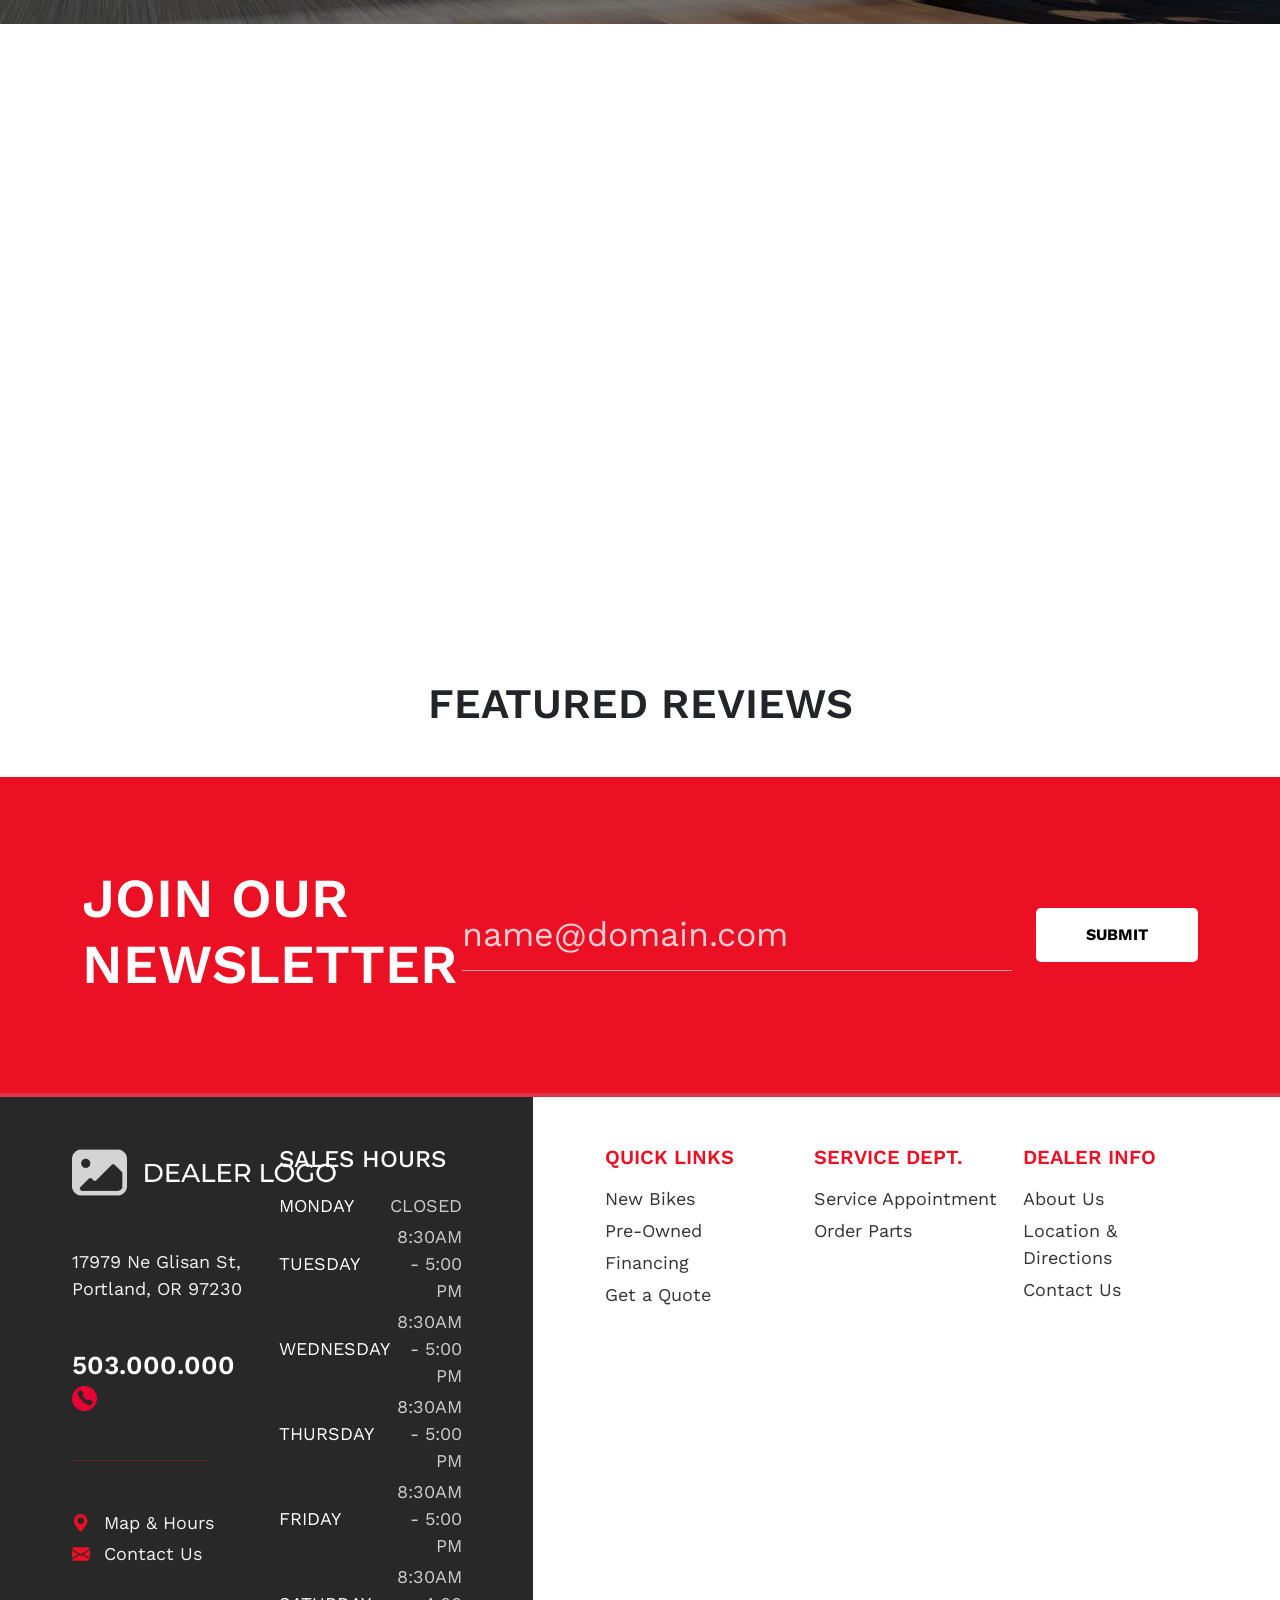
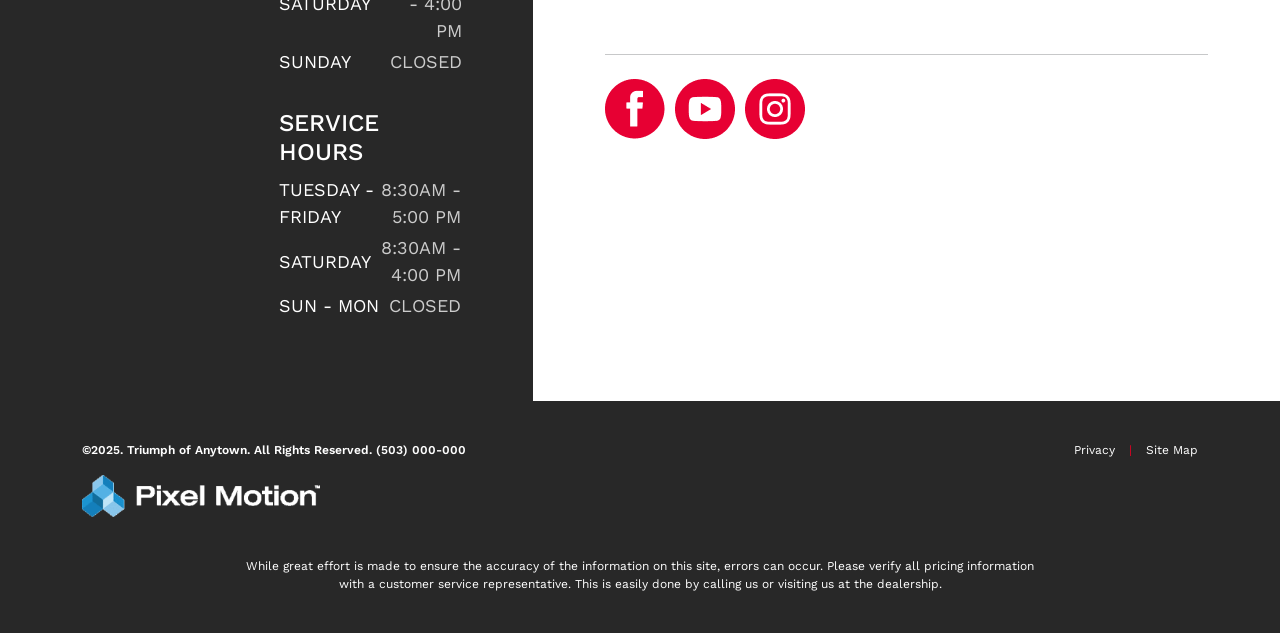
==== commit 3d15e20d: "updated" ====
--- a/htdocs/assets/html/index.html
+++ b/htdocs/assets/html/index.html
@@ -5,7 +5,7 @@
   <meta charset="UTF-8">
   <meta name="viewport" content="width=device-width, initial-scale=1.0">
   <link rel="stylesheet" href="/htdocs/assets/css/style.css">
-  <title>Generic Homepage</title>
+  <title>Triumph Columbia River</title>
 
   <!--Bootstrap Link-->
   <link href="https://cdn.jsdelivr.net/npm/bootstrap@5.3.8/dist/css/bootstrap.min.css" rel="stylesheet"
@@ -292,6 +292,82 @@
                     </div>
                 </div>
             </div>
+        </div>
+    </div>
+</section>
+
+<!-- Meet Our Team -->
+ <section class="team-section">
+    <div class="container">
+        <div class="row align-items-center">
+            
+            <div class="col-lg-4 mb-5 mb-lg-0">
+                <h2 class="heading-h3 fw-bold">Meet Our Team</h2>
+                <button class="btn-submit mt-2">Meet Our Staff</button>
+            </div>
+
+            <div class="col-lg-8">
+                <div id="teamCarousel" class="carousel slide" data-bs-ride="carousel">
+                    <div class="carousel-inner">
+                        
+                        <div class="carousel-item active">
+                            <div class="d-flex justify-content-center gap-4">
+                                <div class="staff-circle">
+                                    <i class="bi bi-person-fill text-secondary fs-1"></i>
+                                </div>
+                                <div class="staff-circle">
+                                    <i class="bi bi-person-fill text-secondary fs-1"></i>
+                                </div>
+                                <div class="staff-circle d-none d-md-flex">
+                                    <i class="bi bi-person-fill text-secondary fs-1"></i>
+                                </div>
+                            </div>
+                        </div>
+
+                        <div class="carousel-item">
+                            <div class="d-flex justify-content-center gap-4">
+                                <div class="staff-circle">
+                                    <i class="bi bi-person-fill text-secondary fs-1"></i>
+                                </div>
+                                <div class="staff-circle">
+                                    <i class="bi bi-person-fill text-secondary fs-1"></i>
+                                </div>
+                                <div class="staff-circle d-none d-md-flex">
+                                    <i class="bi bi-person-fill text-secondary fs-1"></i>
+                                </div>
+                            </div>
+                        </div>
+
+                        <div class="carousel-item">
+                            <div class="d-flex justify-content-center gap-4">
+                                <div class="staff-circle">
+                                    <i class="bi bi-person-fill text-secondary fs-1"></i>
+                                </div>
+                                <div class="staff-circle">
+                                    <i class="bi bi-person-fill text-secondary fs-1"></i>
+                                </div>
+                                <div class="staff-circle d-none d-md-flex">
+                                    <i class="bi bi-person-fill text-secondary fs-1"></i>
+                                </div>
+                            </div>
+                        </div>
+                    </div>
+
+                    <button class="carousel-control-prev team-control" type="button" data-bs-target="#teamCarousel" data-bs-slide="prev">
+                        <span class="carousel-control-prev-icon small" aria-hidden="true" style="width: 15px;"></span>
+                    </button>
+                    <button class="carousel-control-next team-control" type="button" data-bs-target="#teamCarousel" data-bs-slide="next">
+                        <span class="carousel-control-next-icon small" aria-hidden="true" style="width: 15px;"></span>
+                    </button>
+
+                    <div class="carousel-indicators carousel-indicators-dots position-relative mt-4">
+                        <button type="button" data-bs-target="#teamCarousel" data-bs-slide-to="0" class="active"></button>
+                        <button type="button" data-bs-target="#teamCarousel" data-bs-slide-to="1"></button>
+                        <button type="button" data-bs-target="#teamCarousel" data-bs-slide-to="2"></button>
+                    </div>
+                </div>
+            </div>
+
         </div>
     </div>
 </section>
--- a/htdocs/assets/css/style.css
+++ b/htdocs/assets/css/style.css
@@ -268,12 +268,13 @@
 
 .promo-content {
     color: white;
-    padding: 100px 0;
+    padding: 50px 0;
 }
 
 .promo-title {
-    font-size: 2.5rem;
-    font-weight: 800;
+    font-size: 55px;
+    font-weight: 600;
+    font-family: var(--font-secondary);
     text-transform: uppercase;
     line-height: 1;
     margin-bottom: 30px;
@@ -360,7 +361,6 @@
     background-color: #fff;
 }
 
-/* Vehicle Card Styling */
 .vehicle-card {
     border: none;
     text-align: center;
@@ -382,6 +382,74 @@
     font-size: 17px;
     margin-bottom: 2px;
 }
+
+/* Meet Our Team */
+.team-section {
+    background-color: #222;
+    /* Dark background matching the image */
+    color: white;
+    padding: 60px 0;
+}
+
+.team-title {
+    font-size: 2.5rem;
+    font-weight: 800;
+    margin-bottom: 20px;
+}
+
+.btn-meet-staff {
+    background-color: white;
+    color: #333;
+    font-weight: 700;
+    text-transform: uppercase;
+    padding: 12px 25px;
+    border-radius: 5px;
+    border: none;
+    font-size: 0.85rem;
+}
+
+/* Circular Image Styling */
+.staff-circle {
+    width: 180px;
+    height: 180px;
+    background-color: #ccc;
+    border-radius: 50%;
+    display: flex;
+    align-items: center;
+    justify-content: center;
+    margin: 0 auto;
+    overflow: hidden;
+    border: 2px solid #444;
+}
+
+.staff-circle img {
+    width: 100%;
+    height: 100%;
+    object-fit: cover;
+}
+
+/* Carousel Navigation Styling */
+.team-control {
+    width: 30px;
+    height: 30px;
+    background: rgba(255, 255, 255, 0.2);
+    border-radius: 50%;
+    top: 50%;
+    transform: translateY(-50%);
+    opacity: 1;
+}
+
+.team-control:hover {
+    background: rgba(255, 255, 255, 0.4);
+}
+
+.carousel-indicators-dots [data-bs-target] {
+    width: 6px;
+    height: 6px;
+    border-radius: 50%;
+    margin: 0 4px;
+}
+
 
 /* Button Styling */
 .btn-view-details {
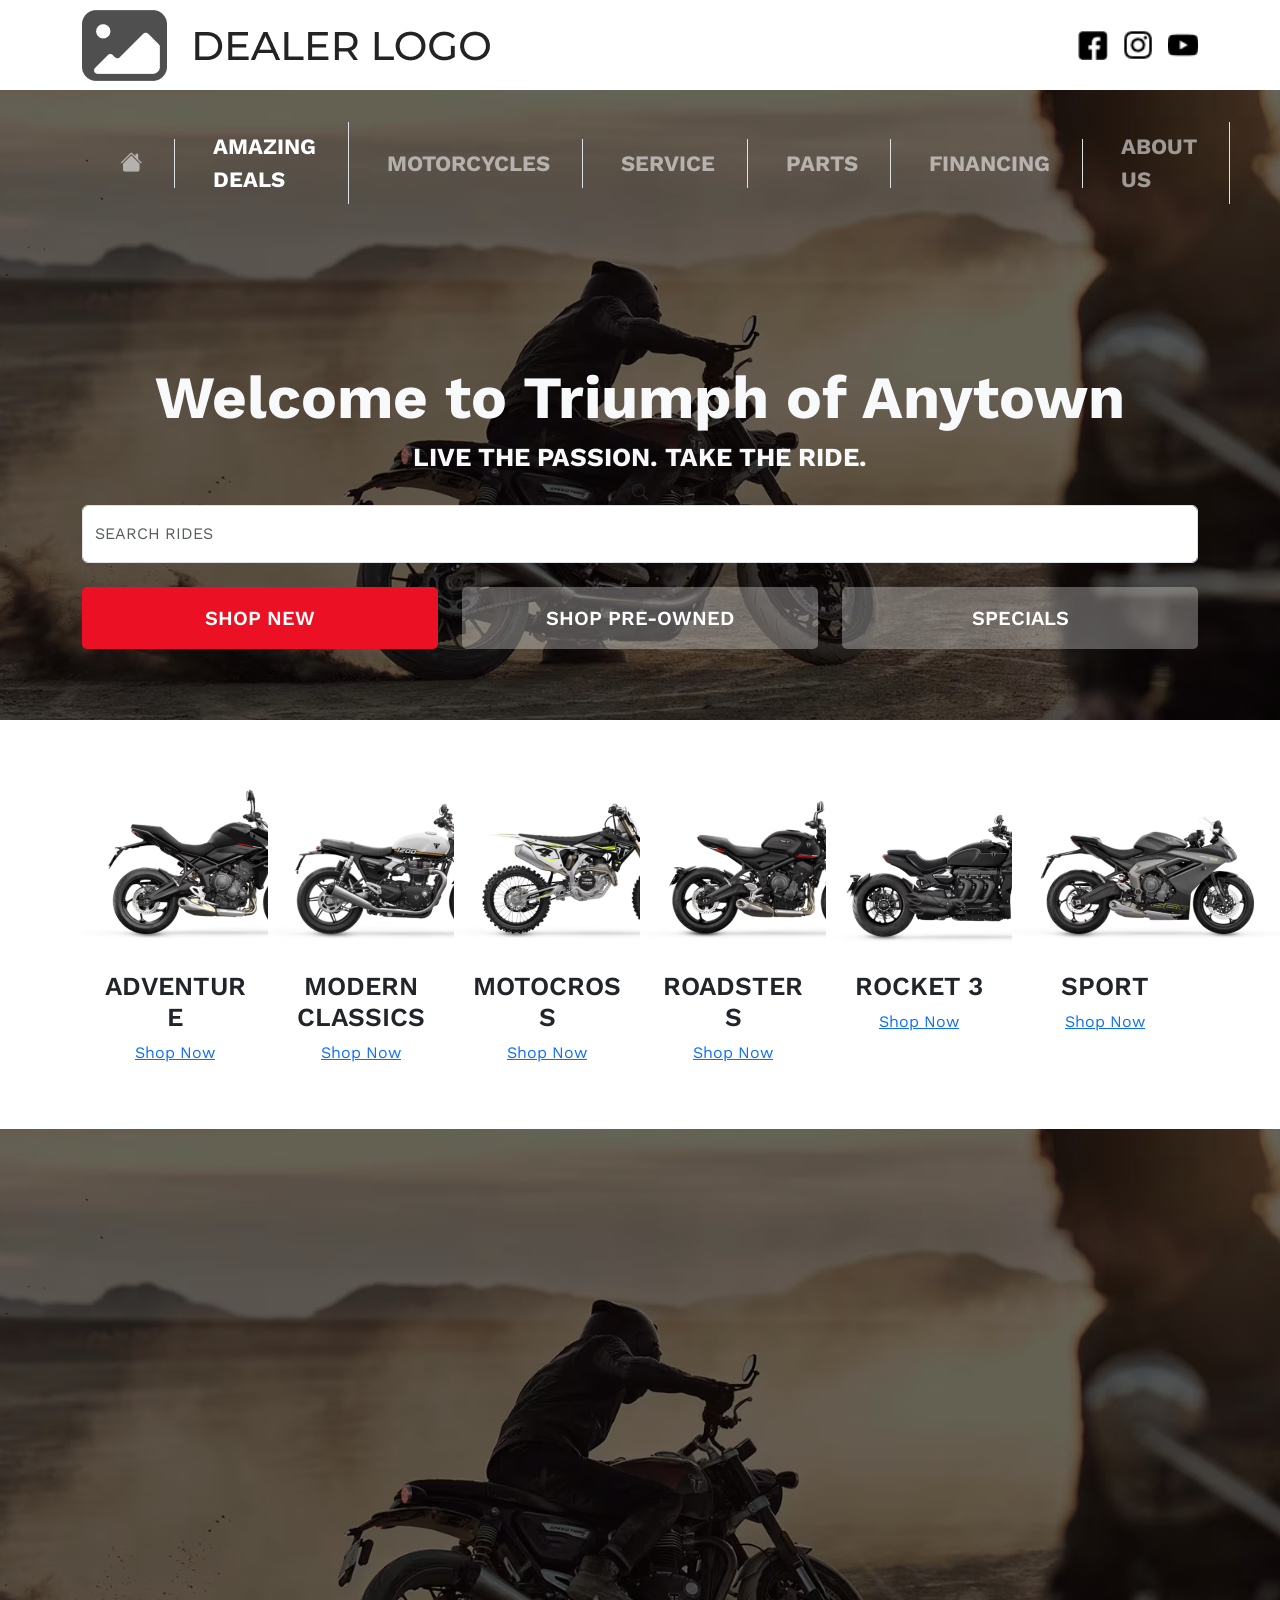
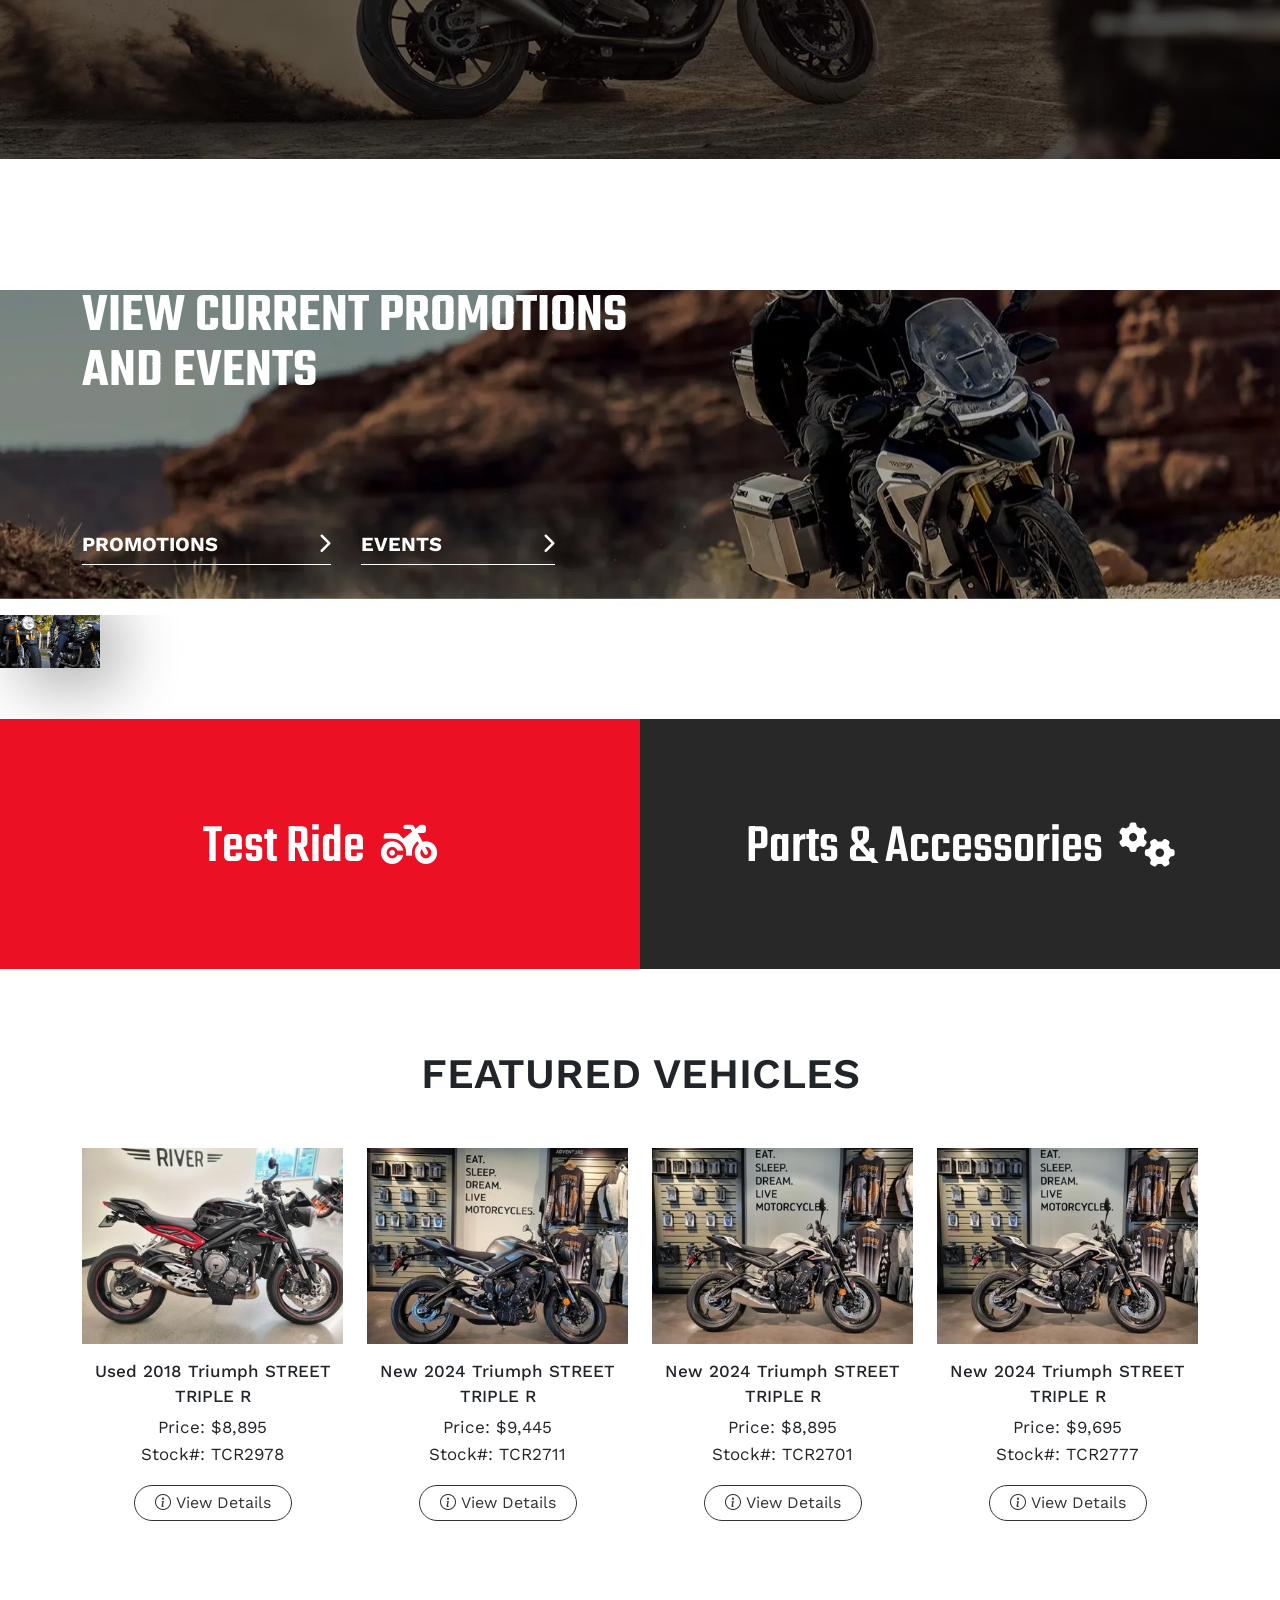
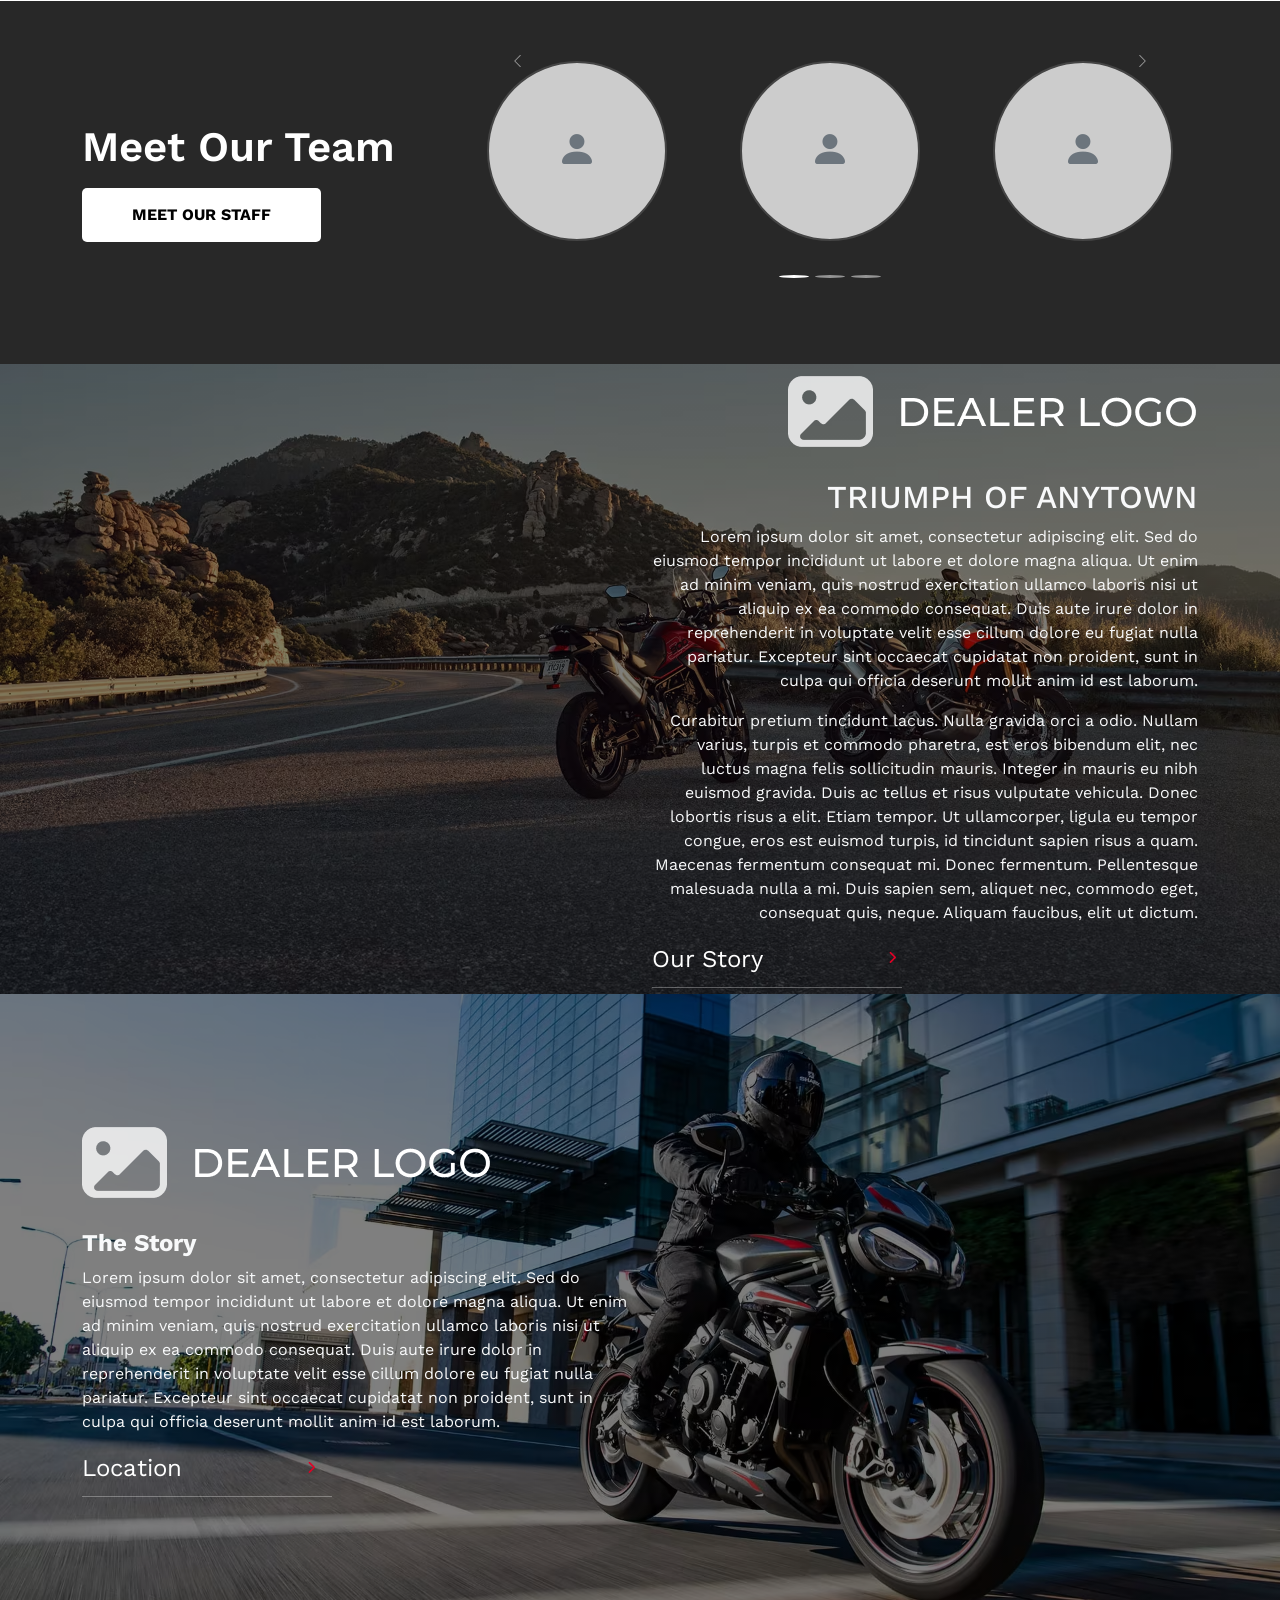
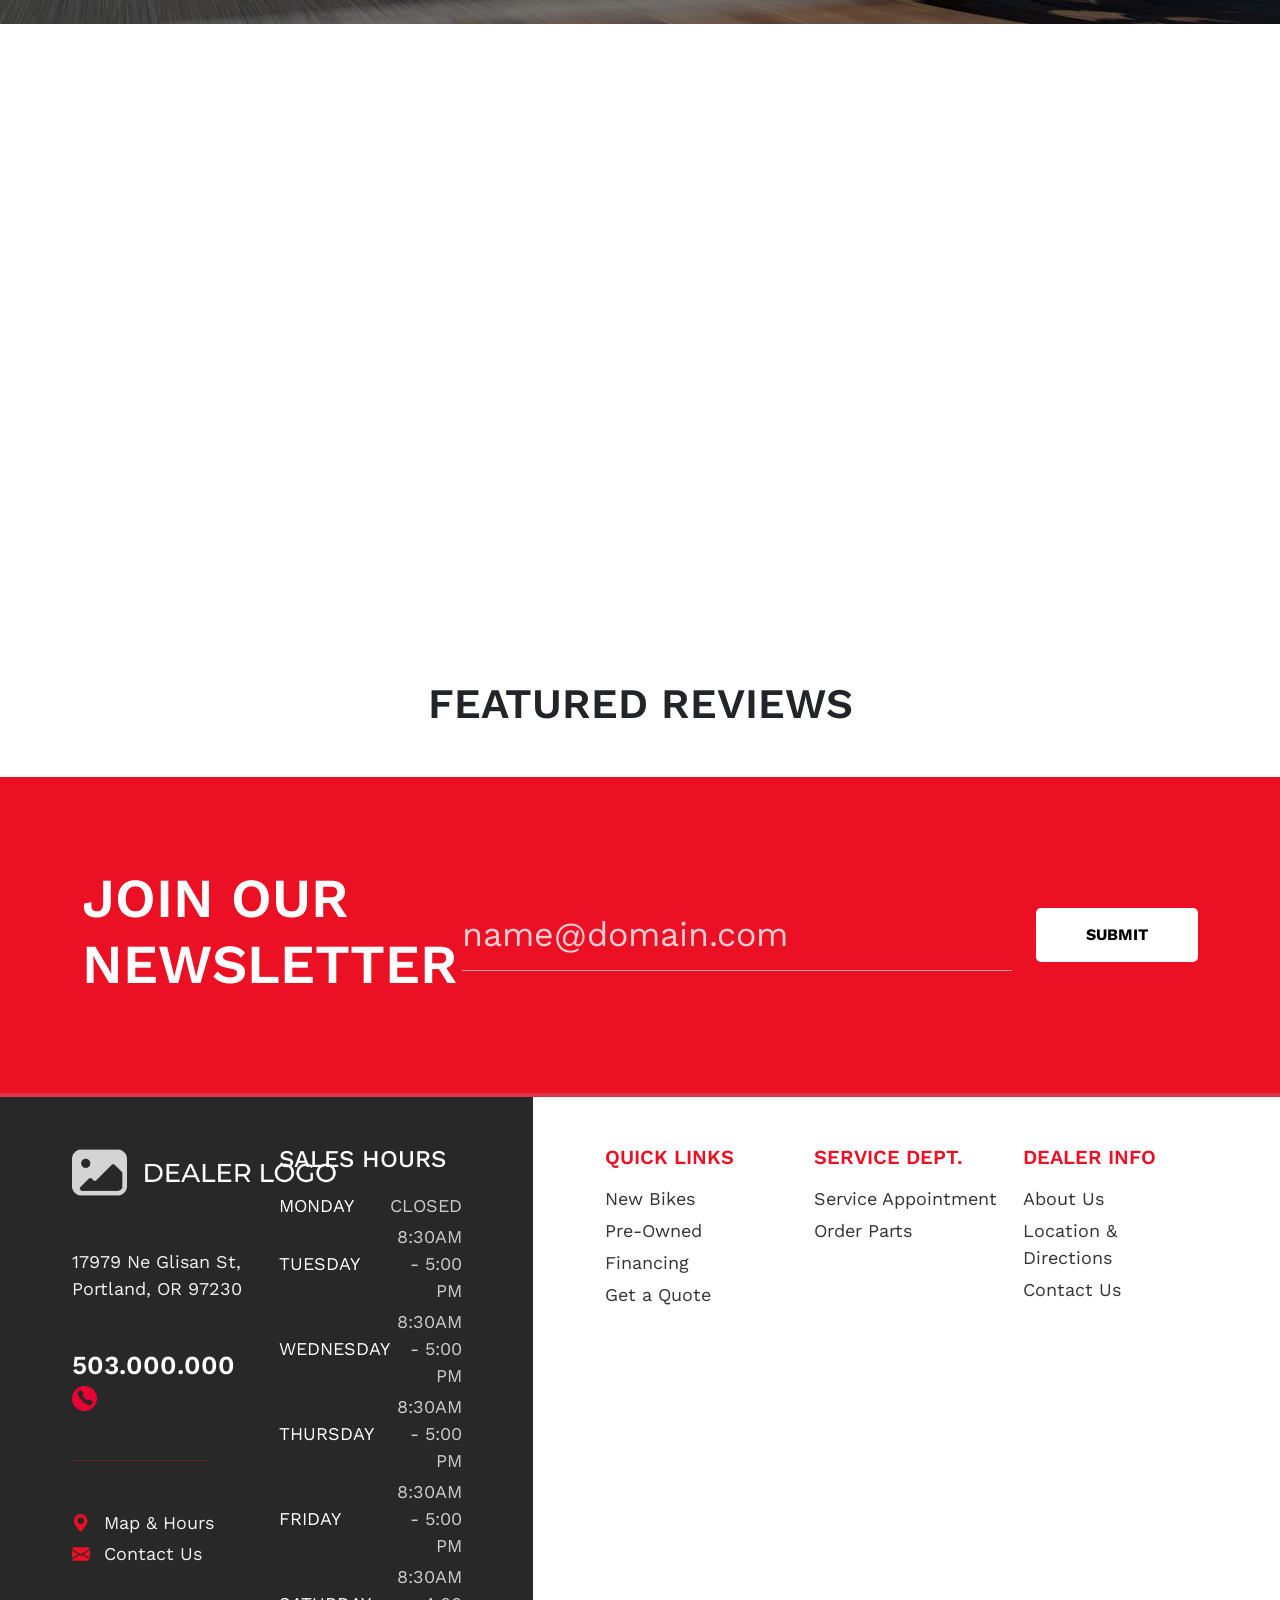
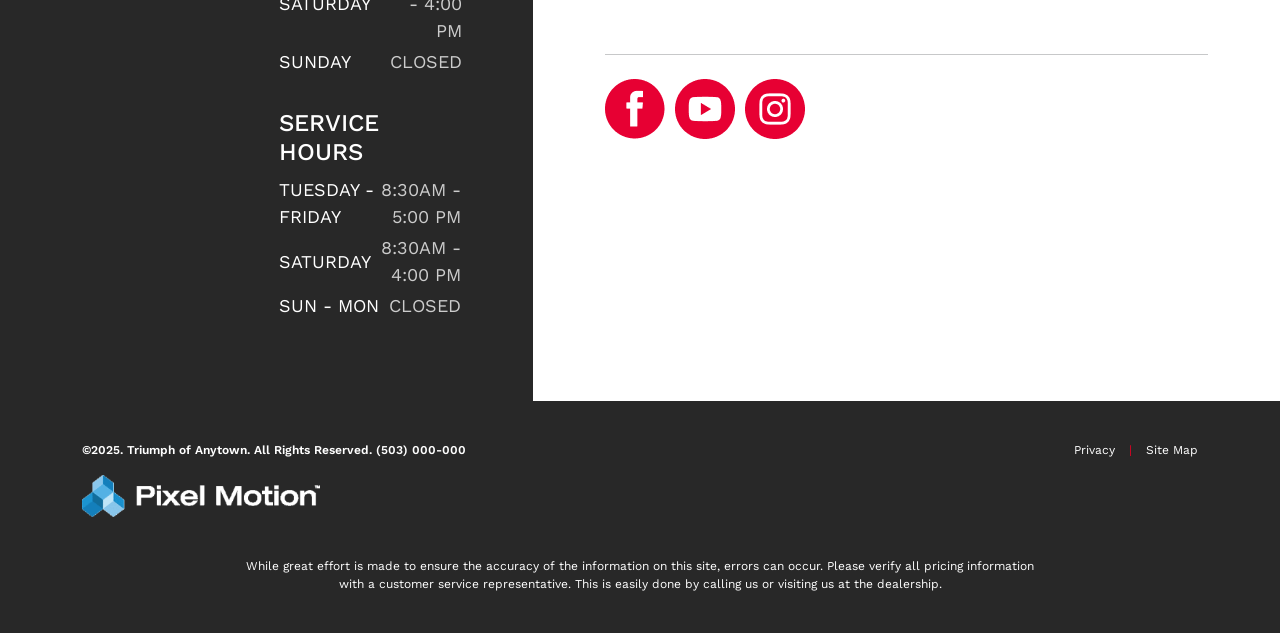
==== commit 9054b1e6: "updated again" ====
--- a/htdocs/assets/html/index.html
+++ b/htdocs/assets/html/index.html
@@ -83,12 +83,12 @@
       <h2 class="heading-h4 text-light fw-bold">LIVE THE PASSION. TAKE THE RIDE.</h2>
 
       <!--Hero Search-->
-      <div class="container container-fluid mt-4">
+      <div class="container container-fluid mt
+      -4">
         <div class="row justify-content-center">
           <div class="col">
             <div class="search-container">
-              <input type="text" class="form-control search-input" placeholder="SEARCH RIDES">
-              <i class="bi bi-search"></i>
+              <i class="bi bi-search"></i><input type="text" class="form-control search-input py-3" placeholder="SEARCH RIDES">
             </div>
           </div>
         </div>
@@ -113,7 +113,7 @@
   </div>
 
   <!-- Motorcycles -->
-  <div class="container my-5">
+  <section class="motorcycle container my-5">
     <div class="row g-0">
       <div class="col-12 col-sm-6 col-md-4 col-lg-2">
         <div class="card text-dark h-100 border-0">
@@ -178,7 +178,7 @@
       </div>
 
     </div>
-  </div>
+  </section>
 
   <!--Image Section-->
   <div class="hero-content container-large"></div>
@@ -302,7 +302,7 @@
         <div class="row align-items-center">
             
             <div class="col-lg-4 mb-5 mb-lg-0">
-                <h2 class="heading-h3 fw-bold">Meet Our Team</h2>
+                <h2 class="heading-h3 fw-semibold">Meet Our Team</h2>
                 <button class="btn-submit mt-2">Meet Our Staff</button>
             </div>
 
--- a/htdocs/assets/css/style.css
+++ b/htdocs/assets/css/style.css
@@ -22,6 +22,21 @@
     }
 }
 
+/*Font Family*/
+.font-primary {
+    font-family: var(--font-primary);
+}
+
+.font-secondary {
+    font-family: var(--font-secondary);
+}
+
+* {
+    margin: 0;
+    padding: 0;
+    font-family: var(--font-primary);
+}
+
 /*Heading Styling*/
 .heading-h1 {
     font-size: 60px;
@@ -74,20 +89,6 @@
     }
 }
 
-/*Font Family*/
-.font-primary {
-    font-family: var(--font-primary);
-}
-
-.font-secondary {
-    font-family: var(--font-secondary);
-}
-
-* {
-    margin: 0;
-    padding: 0;
-    font-family: var(--font-primary);
-}
 
 /*Navbar*/
 .custom-navbar {
@@ -155,9 +156,8 @@
     }
 }
 
-/* navbar top */
-
-/* main content */
+
+/* Hero */
 .hero-content {
     width: 100%;
     height: 70vh;
@@ -166,21 +166,8 @@
     background-position: 70%;
 }
 
-.image-section {
-    width: 100%;
-    height: 70vh;
-    background-image: linear-gradient(rgba(0, 0, 0, 0.4), rgba(0, 0, 0, 0.4)), url(/htdocs/assets/images/Home_Hero_Background.png);
-    background-size: cover;
-    background-position: 70%;
-}
-
-.about-container {
-    width: 100%;
-    height: 90vh;
-    background-image: url(/htdocs/assets/images/Home_Hero_Background.png);
-    background-size: cover;
-    background-position: 70%;
-}
+
+
 
 /* navbar */
 .nav-link .nav-text {
@@ -385,28 +372,12 @@
 
 /* Meet Our Team */
 .team-section {
-    background-color: #222;
+    background-color: var(--secondary-color);
     /* Dark background matching the image */
     color: white;
     padding: 60px 0;
 }
 
-.team-title {
-    font-size: 2.5rem;
-    font-weight: 800;
-    margin-bottom: 20px;
-}
-
-.btn-meet-staff {
-    background-color: white;
-    color: #333;
-    font-weight: 700;
-    text-transform: uppercase;
-    padding: 12px 25px;
-    border-radius: 5px;
-    border: none;
-    font-size: 0.85rem;
-}
 
 /* Circular Image Styling */
 .staff-circle {
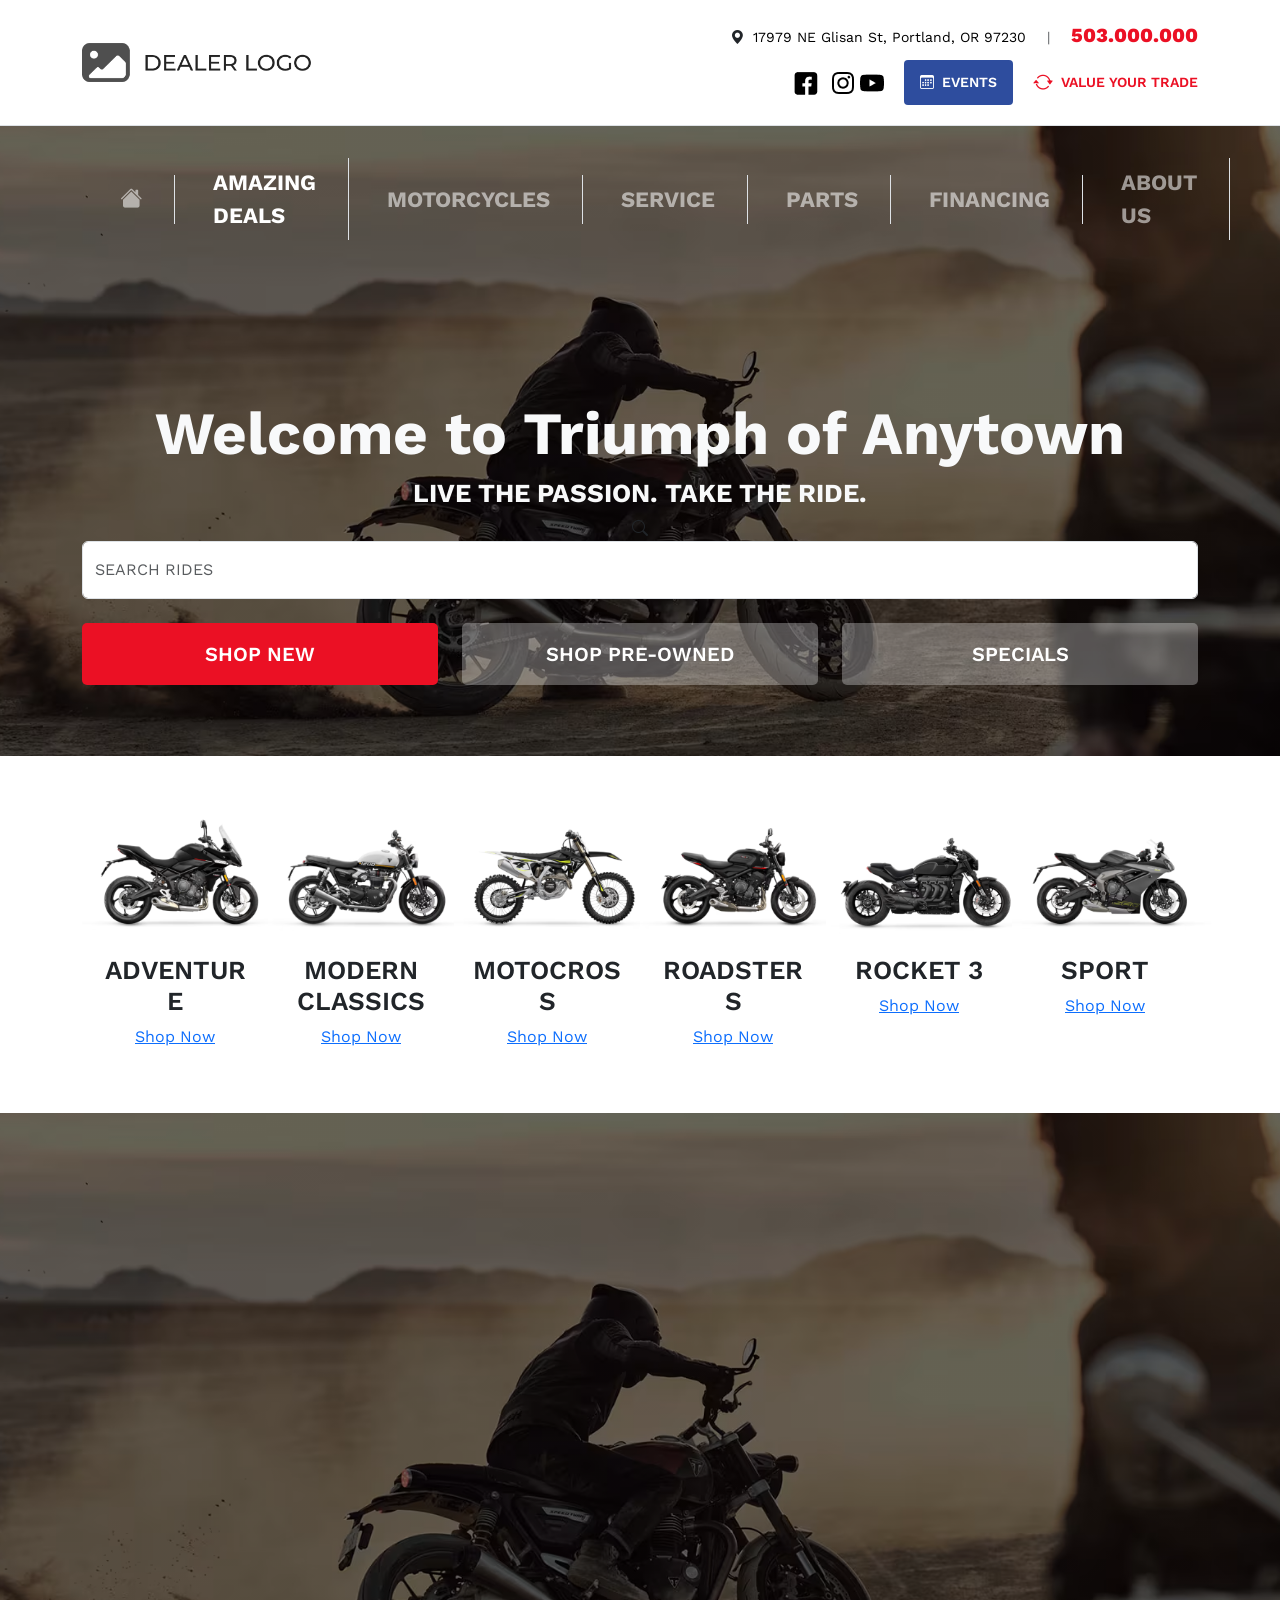
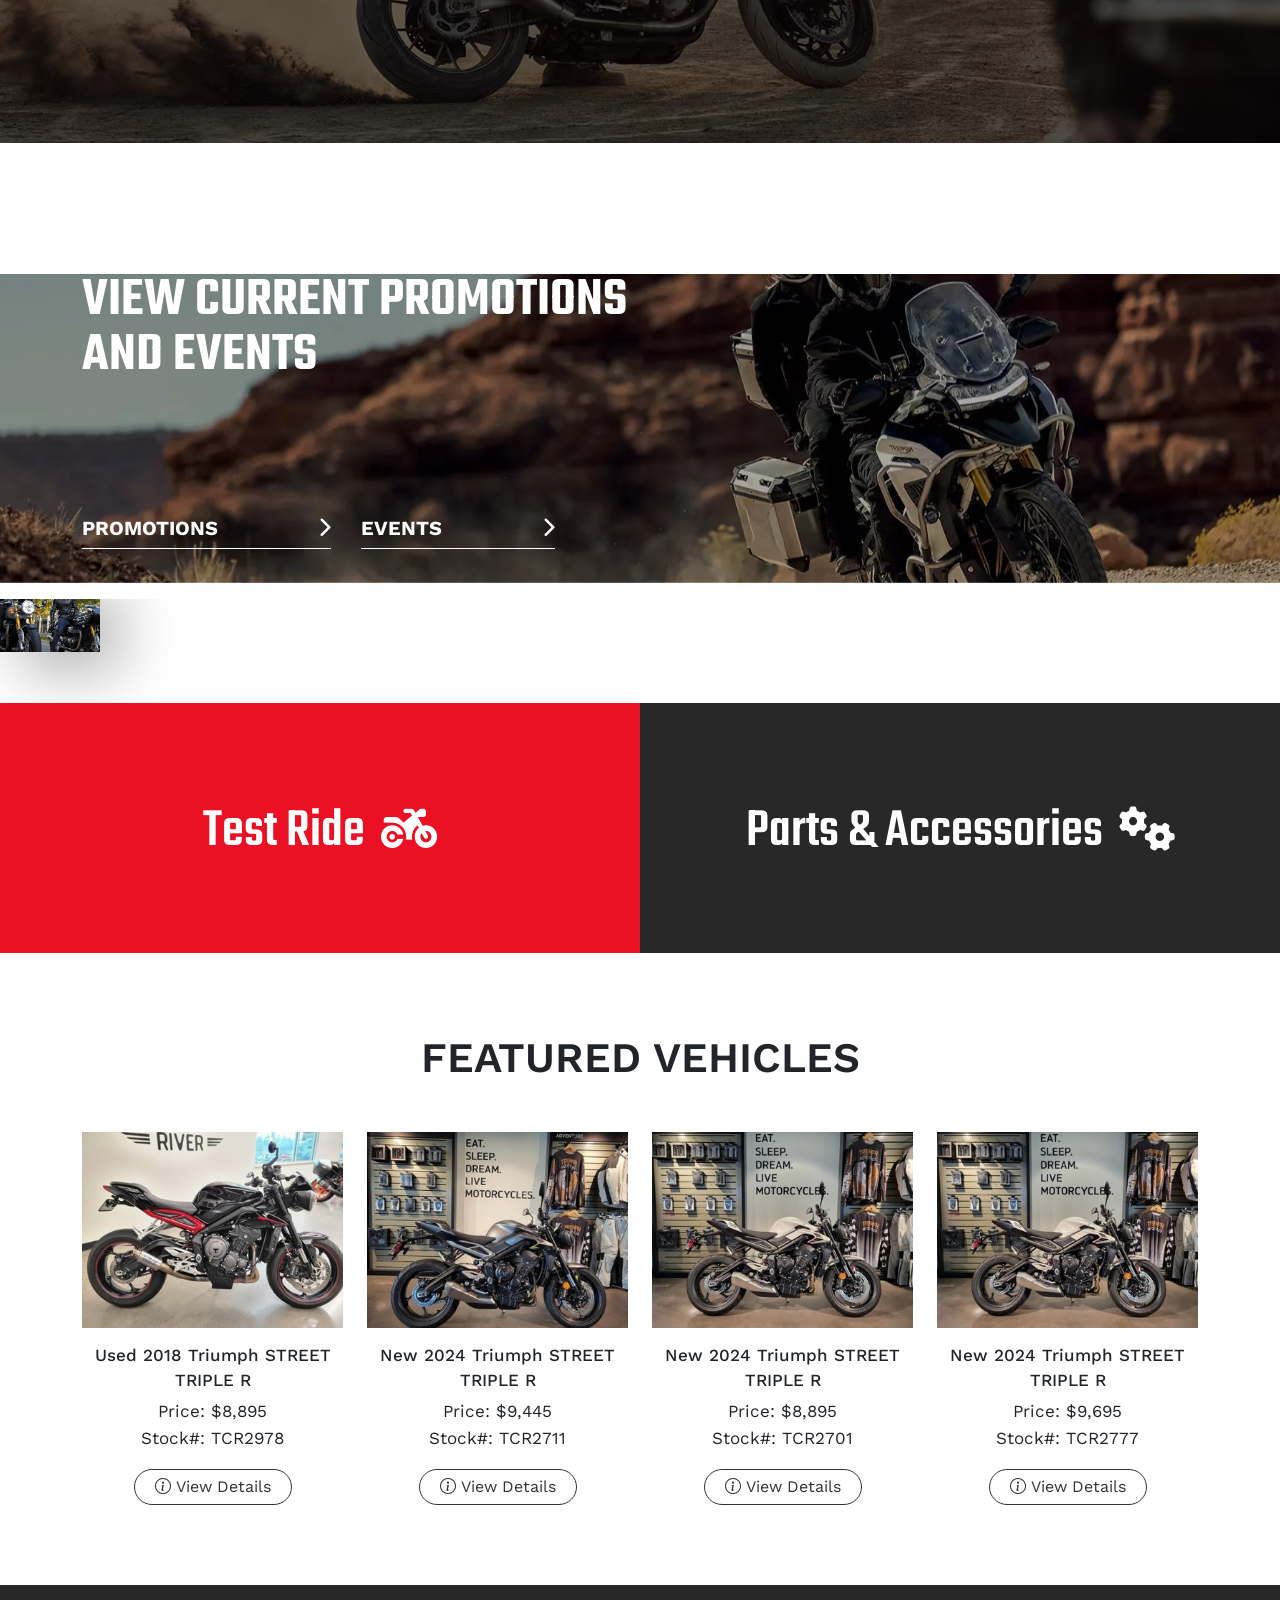
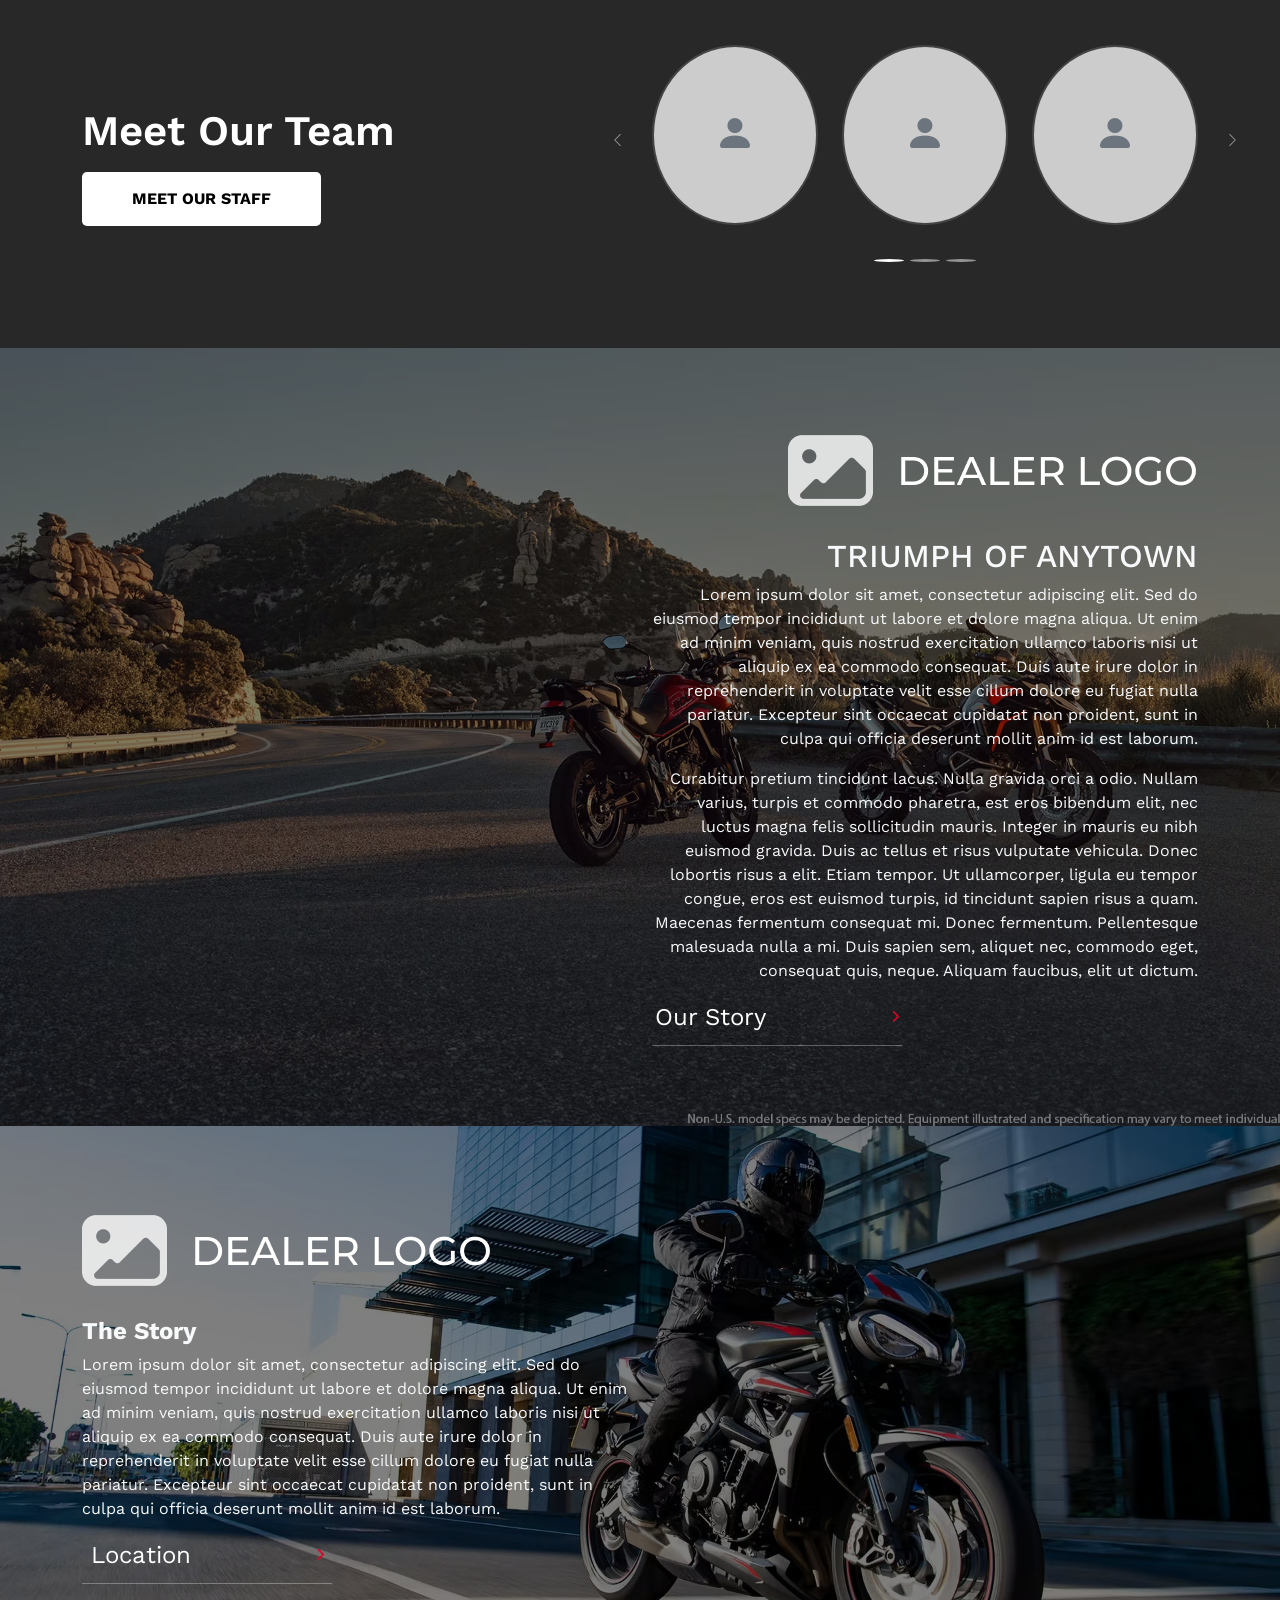
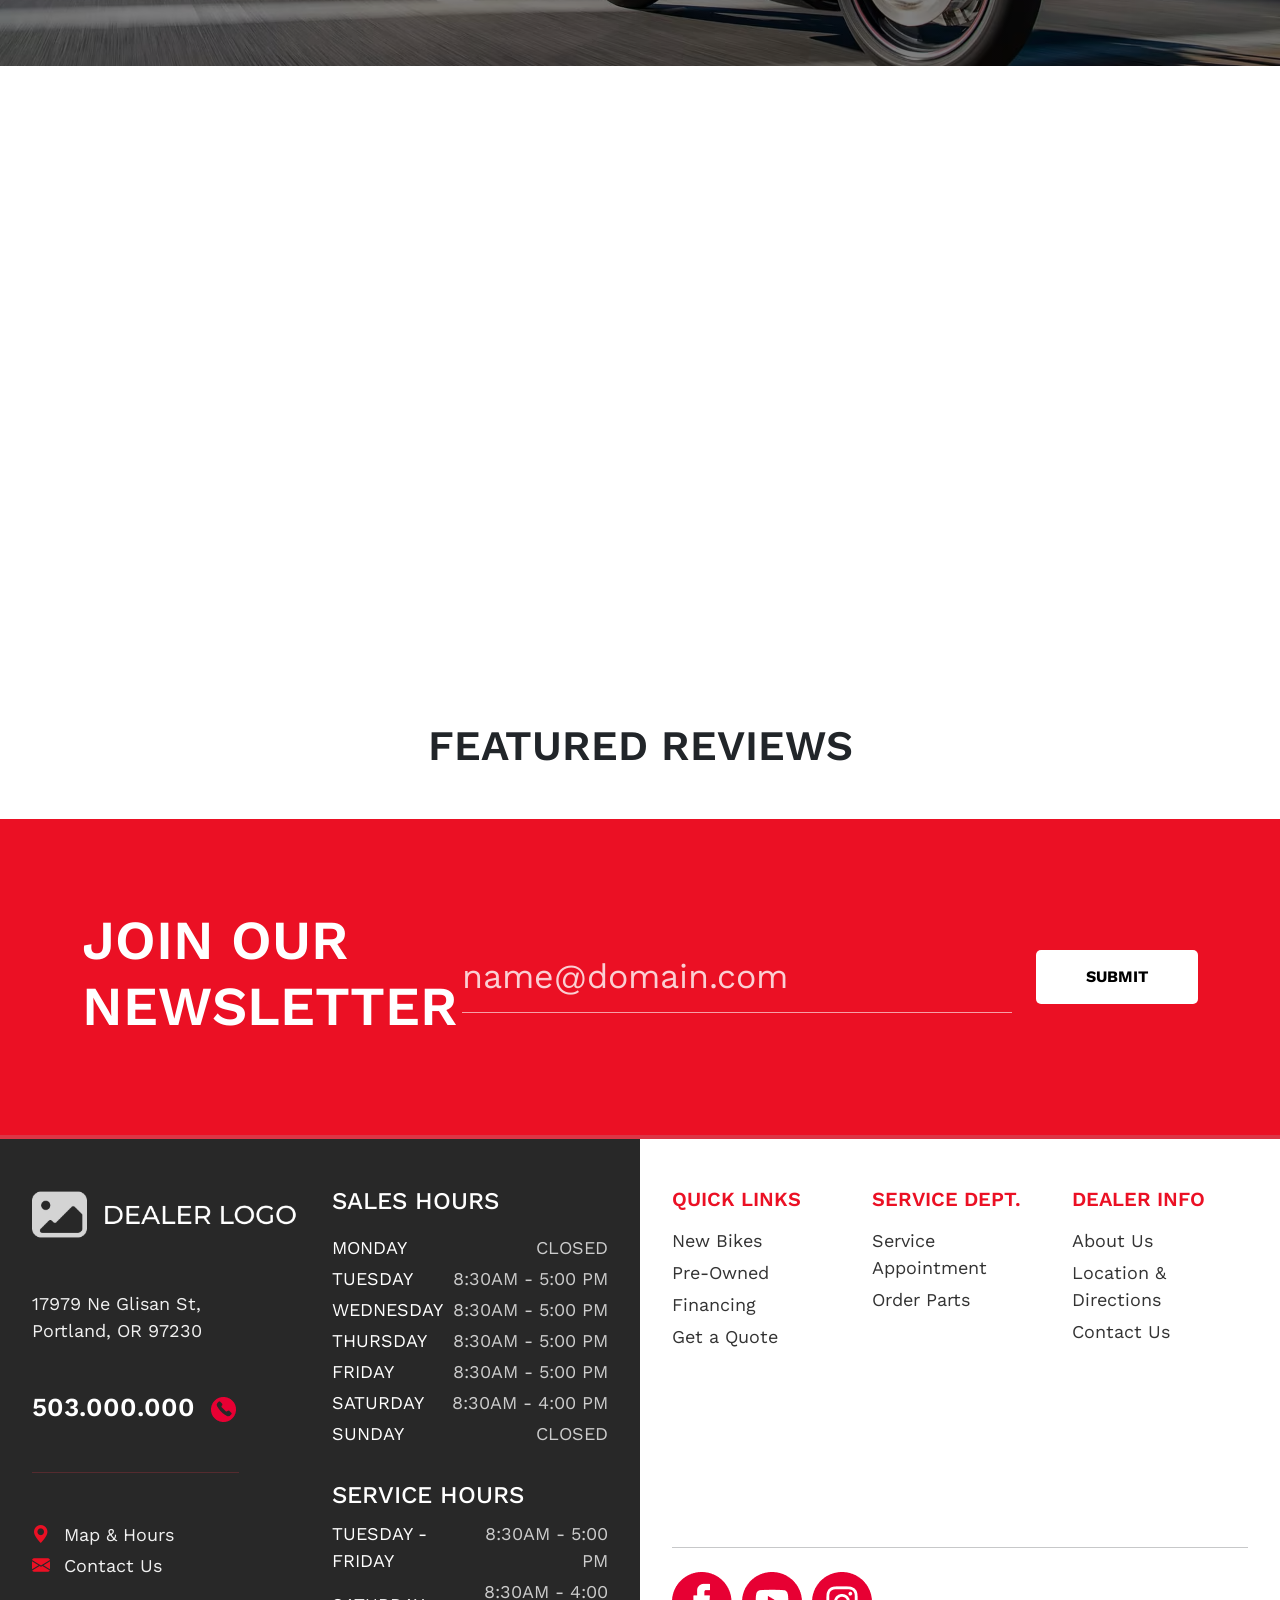
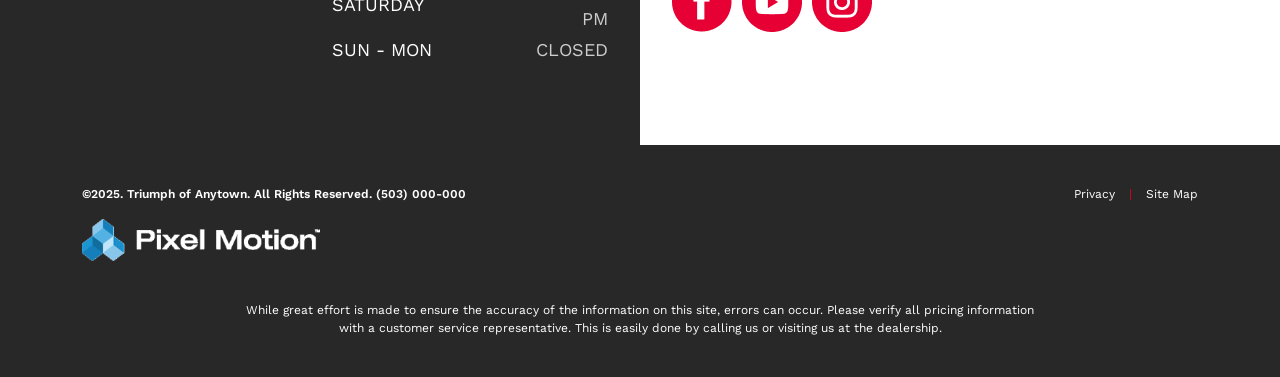
==== commit abfe8da6: "almost" ====
--- a/htdocs/assets/html/index.html
+++ b/htdocs/assets/html/index.html
@@ -15,7 +15,7 @@
 </head>
 
 <body>
-  <!-- navbar top -->
+  <!-- 
   <div class="container">
     <div class="navbar-top">
       <div class="logo">
@@ -28,10 +28,53 @@
       </div>
     </div>
   </div>
-  <!-- navbar top -->
+   -->
+
+  <!-- Header -->
+  <header class="header-container border-bottom">
+    <div class="container">
+      <div class="row align-items-center">
+
+        <div class="col-md-4 logo text-md-start text-center">
+          <img src="/htdocs/assets/images/Logo.png" alt="">
+        </div>
+
+        <div class="col-md-8">
+          <div class="info-wrapper">
+
+            <div class="top-info-row d-md-block d-none">
+              <i class="bi bi-geo-alt-fill text-dark me-1"></i>
+              <span class="me-3">17979 NE Glisan St, Portland, OR 97230</span>
+              <span class="text-muted me-3">|</span>
+              <a href="tel:503000000" class="phone-link">503.000.000</a>
+            </div>
+            
+
+            <div class="bottom-action-row d-md-flex d-none">
+              <div class="social-group">
+                <a href="#" class="social-link me-2"><img src="/htdocs/assets/images/facebook_icon.png" alt="Facebook"></a>
+                <a href="#" class="social-link"><img src="/htdocs/assets/images/instagram_icon.png" alt="Instagram"></a>
+                <a href="#" class="social-link"><img src="/htdocs/assets/images/youtube_icon.png" alt="Youtube"></a>
+              </div>
+
+              <a href="#" class="blue-events">
+                <i class="bi bi-calendar3 me-1"></i> Events
+              </a>
+
+              <a href="#" class="trade-link">
+                <i class="bi bi-arrow-repeat fs-5 align-middle me-1"></i> Value Your Trade
+              </a>
+            </div>
+
+          </div>
+        </div>
+
+      </div>
+    </div>
+  </header>
 
   <!-- Hero -->
-  <div class="hero-content container-large">
+  <section class="hero-content container-large">
     <nav class="navbar navbar-expand-lg navbar-dark custom-navbar">
       <div class="container">
         <button class="navbar-toggler" type="button" data-toggle="collapse" data-target="#navbarSupportedContent"
@@ -88,7 +131,8 @@
         <div class="row justify-content-center">
           <div class="col">
             <div class="search-container">
-              <i class="bi bi-search"></i><input type="text" class="form-control search-input py-3" placeholder="SEARCH RIDES">
+              <i class="bi bi-search"></i><input type="text" class="form-control search-input py-3"
+                placeholder="SEARCH RIDES">
             </div>
           </div>
         </div>
@@ -110,14 +154,14 @@
       </div>
     </div>
 
-  </div>
+  </section>
 
   <!-- Motorcycles -->
   <section class="motorcycle container my-5">
     <div class="row g-0">
-      <div class="col-12 col-sm-6 col-md-4 col-lg-2">
+      <div class="col-6 col-xl-2 col-md-4 col-lg-4">
         <div class="card text-dark h-100 border-0">
-          <div class="card-image align-items-center"><img src="/htdocs/assets/images/Motorcycle_Adventure.png"
+          <div class="card-image"><img src="/htdocs/assets/images/Motorcycle_Adventure.png"
               alt="Adventure"></div>
           <div class="card-body text-center">
             <h3 class="heading-h4 fw-semibold text-uppercase">Adventure</h3>
@@ -126,7 +170,7 @@
         </div>
       </div>
 
-      <div class="col-12 col-sm-6 col-md-4 col-lg-2">
+      <div class="col-6 col-xl-2 col-md-4 col-lg-4">
         <div class="card text-dark h-100 border-0">
           <div class="card-image"><img src="/htdocs/assets/images/Motorcycle_ModernClassics.png" alt="Modern Classics">
           </div>
@@ -137,7 +181,7 @@
         </div>
       </div>
 
-      <div class="col-12 col-sm-6 col-md-4 col-lg-2">
+      <div class="col-6 col-xl-2 col-md-4 col-lg-4">
         <div class="card text-dark h-100 border-0">
           <div class="card-image"><img src="/htdocs/assets/images/Motorcylce_Motocross.png" alt="Motocross"></div>
           <div class="card-body text-center">
@@ -147,7 +191,7 @@
         </div>
       </div>
 
-      <div class="col-12 col-sm-6 col-md-4 col-lg-2">
+      <div class="col-6 col-xl-2 col-md-4 col-lg-4">
         <div class="card text-dark h-100 border-0">
           <div class="card-image"><img src="/htdocs/assets/images/Motorcycle_Roadsters.png" alt="Roadsters"></div>
           <div class="card-body text-center">
@@ -157,7 +201,7 @@
         </div>
       </div>
 
-      <div class="col-12 col-sm-6 col-md-4 col-lg-2">
+      <div class="col-6 col-xl-2 col-md-4 col-lg-4">
         <div class="card text-dark h-100 border-0">
           <div class="card-image"><img src="/htdocs/assets/images/Motorcycle_Rocket3.png" alt="Rocket 3"></div>
           <div class="card-body text-center">
@@ -167,7 +211,7 @@
         </div>
       </div>
 
-      <div class="col-12 col-sm-6 col-md-4 col-lg-2">
+      <div class="col-6 col-xl-2 col-md-4 col-lg-4">
         <div class="card text-dark h-100 border-0">
           <div class="card-image"><img src="/htdocs/assets/images/Motorcycle_Sport.png" alt="Sport"></div>
           <div class="card-body text-center">
@@ -184,29 +228,28 @@
   <div class="hero-content container-large"></div>
 
   <!-- Promotion and Events -->
-   <section class="promo-section">
+  <section class="promo-section">
     <div class="container-fluid p-0">
-        <div class="row g-0 align-items-center">
-            <div class="promo-banner-bg">
-                <div class="promo-content container">
-                    <h2 class="promo-title">VIEW CURRENT PROMOTIONS<br>AND EVENTS</h2>
-                    <div class="d-flex">
-                        <a href="#" class="promo-link">Promotions <i class="fa-solid fa-chevron-right"></i></a>
-                        <a href="#" class="promo-link">Events <i class="fa-solid fa-chevron-right"></i></a>
-                    </div>
-                </div>
-            </div>
-
-            <div class="col-lg-5 overlap-img-container d-none d-lg-block">
-                <img src="/htdocs/assets/images/Home_Promotion_Events.png" 
-                     alt="Motorcycle rider" class="overlap-img">
-            </div>
-        </div>
-    </div>
-</section>
+      <div class="row g-0 align-items-center">
+        <div class="promo-banner-bg">
+          <div class="promo-content container">
+            <h2 class="promo-title">VIEW CURRENT PROMOTIONS<br>AND EVENTS</h2>
+            <div class="d-flex">
+              <a href="#" class="promo-link">Promotions <i class="fa-solid fa-chevron-right"></i></a>
+              <a href="#" class="promo-link">Events <i class="fa-solid fa-chevron-right"></i></a>
+            </div>
+          </div>
+        </div>
+
+        <div class="col-lg-5 overlap-img-container d-none d-lg-block">
+          <img src="/htdocs/assets/images/Home_Promotion_Events.png" alt="Motorcycle rider" class="overlap-img">
+        </div>
+      </div>
+    </div>
+  </section>
 
   <!--Promo Links-->
-  <div class="container-fluid p-0">
+  <section class="container-fluid p-0">
     <div class="row g-0">
       <div class="col-12 col-md-6">
         <a href="#" class="promo-block promo-card-primary">
@@ -222,162 +265,164 @@
         </a>
       </div>
     </div>
-  </div>
+  </section>
 
   <!-- Featured Vehicles -->
 
   <section class="featured-section">
     <div class="container text-center">
-        <h2 class="heading-h3 fw-semibold text-uppercase mb-5">Featured Vehicles</h2>
-
-        <div id="vehicleCarousel" class="carousel slide" data-bs-ride="carousel">
+      <h2 class="heading-h3 fw-semibold text-uppercase mb-5">Featured Vehicles</h2>
+
+      <div id="vehicleCarousel" class="carousel slide" data-bs-ride="carousel">
+        <div class="carousel-inner">
+          <div class="carousel-item active">
+            <div class="row">
+              <div class="col-6 col-lg-4 col-xl-3">
+                <div class="vehicle-card">
+                  <div class="vehicle-img-wrapper">
+                    <img src="/htdocs/assets/images/Home_Featured_Moto1.jpg" class="img-fluid" alt="Motorcycle">
+                  </div>
+                  <div class="vehicle-title">Used 2018 Triumph STREET TRIPLE R</div>
+                  <div class="vehicle-info">Price: $8,895</div>
+                  <div class="vehicle-info">Stock#: TCR2978</div>
+                  <a href="#" class="btn-view-details">
+                    <i class="bi bi-info-circle"></i> View Details
+                  </a>
+                </div>
+              </div>
+
+              <div class="col-6 col-lg-4 col-xl-3">
+                <div class="vehicle-card">
+                  <div class="vehicle-img-wrapper">
+                    <img src="/htdocs/assets/images/Home_Featured_Moto2.jpg" class="img-fluid" alt="Motorcycle">
+                  </div>
+                  <div class="vehicle-title">New 2024 Triumph STREET TRIPLE R</div>
+                  <div class="vehicle-info">Price: $9,445</div>
+                  <div class="vehicle-info">Stock#: TCR2711</div>
+                  <a href="#" class="btn-view-details">
+                    <i class="bi bi-info-circle"></i> View Details
+                  </a>
+                </div>
+              </div>
+
+              <div class="col-6 col-lg-4 col-xl-3 d-lg-grid d-none">
+                <div class="vehicle-card">
+                  <div class="vehicle-img-wrapper">
+                    <img src="/htdocs/assets/images/Home_Featured_Moto3.jpg" class="img-fluid" alt="Motorcycle">
+                  </div>
+                  <div class="vehicle-title">New 2024 Triumph STREET TRIPLE R</div>
+                  <div class="vehicle-info">Price: $8,895</div>
+                  <div class="vehicle-info">Stock#: TCR2701</div>
+                  <a href="#" class="btn-view-details">
+                    <i class="bi bi-info-circle"></i> View Details
+                  </a>
+                </div>
+              </div>
+
+              <div class="col-6 col-lg-4 col-xl-3 d-xl-grid d-none">
+                <div class="vehicle-card">
+                  <div class="vehicle-img-wrapper">
+                    <img src="/htdocs/assets/images/Home_Featured_Moto4.jpg" class="img-fluid" alt="Motorcycle">
+                  </div>
+                  <div class="vehicle-title">New 2024 Triumph STREET TRIPLE R</div>
+                  <div class="vehicle-info">Price: $9,695</div>
+                  <div class="vehicle-info">Stock#: TCR2777</div>
+                  <a href="#" class="btn-view-details">
+                    <i class="bi bi-info-circle"></i> View Details
+                  </a>
+                </div>
+              </div>
+            </div>
+          </div>
+        </div>
+      </div>
+    </div>
+  </section>
+
+  <!-- Meet Our Team -->
+  <section class="team-section">
+    <div class="container">
+      <div class="row align-items-center">
+
+        <div class="col-12 col-lg-4 col-xl-6 mb-5 mb-xl-0">
+          <h2 class="heading-h3 fw-semibold">Meet Our Team</h2>
+          <button class="btn-submit mt-2">Meet Our Staff</button>
+        </div>
+
+        <div class="col-12 col-lg-8 col-xl-6">
+          <div id="teamCarousel" class="carousel slide" data-bs-ride="carousel">
             <div class="carousel-inner">
-                <div class="carousel-item active">
-                    <div class="row">
-                        <div class="col-6 col-md-3">
-                            <div class="vehicle-card">
-                                <div class="vehicle-img-wrapper">
-                                    <img src="/htdocs/assets/images/Home_Featured_Moto1.jpg" class="img-fluid" alt="Motorcycle">
-                                </div>
-                                <div class="vehicle-title">Used 2018 Triumph STREET TRIPLE R</div>
-                                <div class="vehicle-info">Price: $8,895</div>
-                                <div class="vehicle-info">Stock#: TCR2978</div>
-                                <a href="#" class="btn-view-details">
-                                    <i class="bi bi-info-circle"></i> View Details
-                                </a>
-                            </div>
-                        </div>
-                        
-                        <div class="col-6 col-md-3">
-                            <div class="vehicle-card">
-                                <div class="vehicle-img-wrapper">
-                                    <img src="/htdocs/assets/images/Home_Featured_Moto2.jpg" class="img-fluid" alt="Motorcycle">
-                                </div>
-                                <div class="vehicle-title">New 2024 Triumph STREET TRIPLE R</div>
-                                <div class="vehicle-info">Price: $9,445</div>
-                                <div class="vehicle-info">Stock#: TCR2711</div>
-                                <a href="#" class="btn-view-details">
-                                    <i class="bi bi-info-circle"></i> View Details
-                                </a>
-                            </div>
-                        </div>
-
-                        <div class="col-md-3 d-none d-md-block">
-                            <div class="vehicle-card">
-                                <div class="vehicle-img-wrapper">
-                                    <img src="/htdocs/assets/images/Home_Featured_Moto3.jpg" class="img-fluid" alt="Motorcycle">
-                                </div>
-                                <div class="vehicle-title">New 2024 Triumph STREET TRIPLE R</div>
-                                <div class="vehicle-info">Price: $8,895</div>
-                                <div class="vehicle-info">Stock#: TCR2701</div>
-                                <a href="#" class="btn-view-details">
-                                    <i class="bi bi-info-circle"></i> View Details
-                                </a>
-                            </div>
-                        </div>
-
-                        <div class="col-md-3 d-none d-md-block">
-                            <div class="vehicle-card">
-                                <div class="vehicle-img-wrapper">
-                                    <img src="/htdocs/assets/images/Home_Featured_Moto4.jpg" class="img-fluid" alt="Motorcycle">
-                                </div>
-                                <div class="vehicle-title">New 2024 Triumph STREET TRIPLE R</div>
-                                <div class="vehicle-info">Price: $9,695</div>
-                                <div class="vehicle-info">Stock#: TCR2777</div>
-                                <a href="#" class="btn-view-details">
-                                    <i class="bi bi-info-circle"></i> View Details
-                                </a>
-                            </div>
-                        </div>
-                    </div>
+
+              <div class="carousel-item active">
+                <div class="d-flex justify-content-center gap-4">
+                  <div class="staff-circle">
+                    <i class="bi bi-person-fill text-secondary fs-1"></i>
+                  </div>
+                  <div class="staff-circle">
+                    <i class="bi bi-person-fill text-secondary fs-1"></i>
+                  </div>
+                  <div class="staff-circle d-none d-md-flex">
+                    <i class="bi bi-person-fill text-secondary fs-1"></i>
+                  </div>
                 </div>
-            </div>
-        </div>
-    </div>
-</section>
-
-<!-- Meet Our Team -->
- <section class="team-section">
-    <div class="container">
-        <div class="row align-items-center">
-            
-            <div class="col-lg-4 mb-5 mb-lg-0">
-                <h2 class="heading-h3 fw-semibold">Meet Our Team</h2>
-                <button class="btn-submit mt-2">Meet Our Staff</button>
-            </div>
-
-            <div class="col-lg-8">
-                <div id="teamCarousel" class="carousel slide" data-bs-ride="carousel">
-                    <div class="carousel-inner">
-                        
-                        <div class="carousel-item active">
-                            <div class="d-flex justify-content-center gap-4">
-                                <div class="staff-circle">
-                                    <i class="bi bi-person-fill text-secondary fs-1"></i>
-                                </div>
-                                <div class="staff-circle">
-                                    <i class="bi bi-person-fill text-secondary fs-1"></i>
-                                </div>
-                                <div class="staff-circle d-none d-md-flex">
-                                    <i class="bi bi-person-fill text-secondary fs-1"></i>
-                                </div>
-                            </div>
-                        </div>
-
-                        <div class="carousel-item">
-                            <div class="d-flex justify-content-center gap-4">
-                                <div class="staff-circle">
-                                    <i class="bi bi-person-fill text-secondary fs-1"></i>
-                                </div>
-                                <div class="staff-circle">
-                                    <i class="bi bi-person-fill text-secondary fs-1"></i>
-                                </div>
-                                <div class="staff-circle d-none d-md-flex">
-                                    <i class="bi bi-person-fill text-secondary fs-1"></i>
-                                </div>
-                            </div>
-                        </div>
-
-                        <div class="carousel-item">
-                            <div class="d-flex justify-content-center gap-4">
-                                <div class="staff-circle">
-                                    <i class="bi bi-person-fill text-secondary fs-1"></i>
-                                </div>
-                                <div class="staff-circle">
-                                    <i class="bi bi-person-fill text-secondary fs-1"></i>
-                                </div>
-                                <div class="staff-circle d-none d-md-flex">
-                                    <i class="bi bi-person-fill text-secondary fs-1"></i>
-                                </div>
-                            </div>
-                        </div>
-                    </div>
-
-                    <button class="carousel-control-prev team-control" type="button" data-bs-target="#teamCarousel" data-bs-slide="prev">
-                        <span class="carousel-control-prev-icon small" aria-hidden="true" style="width: 15px;"></span>
-                    </button>
-                    <button class="carousel-control-next team-control" type="button" data-bs-target="#teamCarousel" data-bs-slide="next">
-                        <span class="carousel-control-next-icon small" aria-hidden="true" style="width: 15px;"></span>
-                    </button>
-
-                    <div class="carousel-indicators carousel-indicators-dots position-relative mt-4">
-                        <button type="button" data-bs-target="#teamCarousel" data-bs-slide-to="0" class="active"></button>
-                        <button type="button" data-bs-target="#teamCarousel" data-bs-slide-to="1"></button>
-                        <button type="button" data-bs-target="#teamCarousel" data-bs-slide-to="2"></button>
-                    </div>
+              </div>
+
+              <div class="carousel-item">
+                <div class="d-flex justify-content-center gap-4">
+                  <div class="staff-circle">
+                    <i class="bi bi-person-fill text-secondary fs-1"></i>
+                  </div>
+                  <div class="staff-circle">
+                    <i class="bi bi-person-fill text-secondary fs-1"></i>
+                  </div>
+                  <div class="staff-circle d-none d-md-flex">
+                    <i class="bi bi-person-fill text-secondary fs-1"></i>
+                  </div>
                 </div>
-            </div>
-
-        </div>
-    </div>
-</section>
+              </div>
+
+              <div class="carousel-item">
+                <div class="d-flex justify-content-center gap-4">
+                  <div class="staff-circle">
+                    <i class="bi bi-person-fill text-secondary fs-1"></i>
+                  </div>
+                  <div class="staff-circle">
+                    <i class="bi bi-person-fill text-secondary fs-1"></i>
+                  </div>
+                  <div class="staff-circle d-none d-md-flex">
+                    <i class="bi bi-person-fill text-secondary fs-1"></i>
+                  </div>
+                </div>
+              </div>
+            </div>
+
+            <button class="carousel-control-prev team-control" type="button" data-bs-target="#teamCarousel"
+              data-bs-slide="prev">
+              <span class="carousel-control-prev-icon small" aria-hidden="true" style="width: 15px;"></span>
+            </button>
+            <button class="carousel-control-next team-control" type="button" data-bs-target="#teamCarousel"
+              data-bs-slide="next">
+              <span class="carousel-control-next-icon small" aria-hidden="true" style="width: 15px;"></span>
+            </button>
+
+            <div class="carousel-indicators carousel-indicators-dots position-relative mt-4">
+              <button type="button" data-bs-target="#teamCarousel" data-bs-slide-to="0" class="active"></button>
+              <button type="button" data-bs-target="#teamCarousel" data-bs-slide-to="1"></button>
+              <button type="button" data-bs-target="#teamCarousel" data-bs-slide-to="2"></button>
+            </div>
+          </div>
+        </div>
+
+      </div>
+    </div>
+  </section>
 
   <!--CTA Our Story-->
   <section class="our-story-section text-dark text-end">
     <div class="container content-wrapper">
       <div class="row justify-content-end">
         <!-- col-lg-7 ensures it takes up a bit more than half the screen on desktop -->
-        <div class="col-12 col-lg-7 col-xl-6">
+        <div class="col-12 col-lg-12 col-xl-6">
           <img src="/htdocs/assets/images/Logo-Inverse.png" alt="">
           <!-- Main Heading -->
           <h2 class="our-story-heading text-uppercase text-light pt-4">Triumph of Anytown</h2>
@@ -402,7 +447,7 @@
           <!-- Link with bottom border -->
           <div class="cta-container justify-content-end justify-content-sm-center">
             <div class="cta-wrapper">
-              <a href="#" class="text-link">
+              <a href="#" class="text-link justify-content-center">
                 Our Story <i class="fa-solid fa-chevron-right"></i>
               </a>
             </div>
@@ -416,9 +461,9 @@
   <!--CTA The Story-->
   <section class="the-story-section text-dark text-start">
     <div class="container content-wrapper">
-      <div class="row justify-content-start">
+      <div class="row">
         <!-- col-lg-7 ensures it takes up a bit more than half the screen on desktop -->
-        <div class="col-12 col-lg-7 col-xl-6">
+        <div class="col-12 col-lg-12 col-xl-6">
           <img src="/htdocs/assets/images/Logo-Inverse.png" alt="">
           <!-- Main Heading -->
           <h2 class="heading-h5 fw-bold text-light pt-4">The Story</h2>
@@ -432,9 +477,9 @@
             anim id est laborum.
           </p>
           <!-- Link with bottom border -->
-          <div class="cta-container justify-content-start justify-content-sm-center">
+          <div class="cta-container justify-content-start justify-content-center">
             <div class="cta-wrapper">
-              <a href="#" class="text-link">
+              <a href="#" class="text-link justify-content-center">
                 Location <i class="fa-solid fa-chevron-right"></i>
               </a>
             </div>
@@ -454,30 +499,30 @@
   </div>
 
   <!-- Featured Reviews -->
-  <div class="container my-5">
+  <section class="container my-5">
     <h2 class="text-uppercase heading-h3 text-center fw-semibold">Featured Reviews</h2>
     <!-- Elfsight Google Reviews | Triumph Columbia River -->
     <div class="mt-4">
       <script src="https://elfsightcdn.com/platform.js" async></script>
       <div class="elfsight-app-9c09201d-1b5e-4a3b-86ac-15bfe6ec356d" data-elfsight-app-lazy></div>
     </div>
-  </div>
+  </section>
 
   <!-- Newsletter Banner -->
   <section class="newsletter-banner">
     <div class="container my-5">
       <div class="row align-items-center">
-        <div class="col-md-4 mb-3 mb-md-0">
+        <div class="col-12 col-xl-4 mb-3 mb-md-0">
           <h2 class="heading-h2 fw-semibold text-uppercase">Join Our<br>Newsletter</h2>
         </div>
 
-        <div class="col-md-8">
+        <div class="col-12 col-xl-8">
           <form class="d-flex flex-column flex-sm-row align-items-end align-items-sm-center gap-4">
             <div class="flex-grow-1 w-100">
               <input type="email" class="custom-input" placeholder="name@domain.com" aria-label="Email">
             </div>
-            <div>
-              <button type="submit" class="btn-submit">Submit</button>
+            <div class="button-newsletter">
+              <button type="submit" class="btn-submit w-100">Submit</button>
             </div>
           </form>
         </div>
@@ -488,9 +533,9 @@
   <!-- Footer -->
   <footer class="footer-container container-fluid p-0 border-top border-danger border-4">
     <div class="row g-0">
-      <div class="col-lg-5 footer-dark-section container">
-        <div class="row m-5">
-          <div class="col-sm-6">
+      <div class="col-12 col-xl-6 footer-dark-section container">
+        <div class="row m-2 my-5">
+          <div class="col-12 col-lg-6">
             <div class="d-flex align-items-center mb-4">
               <img src="/htdocs/assets/images/Logo-Inverse.png" alt="Logo" height="55px">
             </div>
@@ -500,13 +545,13 @@
                 src="/htdocs/assets/images/footer_call_icon.png" alt=""></h3>
             <hr class="border-danger opacity-25 w-75">
 
-            <div class="mt-5">
+            <div class="my-5">
               <p class="mb-1"><i class="bi bi-geo-alt-fill me-2"></i> Map & Hours</p>
               <p><i class="bi bi-envelope-fill me-2"></i> Contact Us</p>
             </div>
           </div>
 
-          <div class="col-sm-6">
+          <div class="col-12 col-lg-6">
             <h5 class="heading-h5 text-white">SALES HOURS</h5>
             <table class="hours-table mt-3">
               <tr>
@@ -558,8 +603,8 @@
         </div>
       </div>
 
-      <div class="col-lg-7 footer-white-section container">
-        <div class="row h-100 m-5">
+      <div class="col-xl-6 footer-white-section container">
+        <div class="row h-100 m-2 my-5">
           <div class="col-sm-4">
             <h5 class="mb-3">QUICK LINKS</h5>
             <ul class="footer-links">
@@ -586,12 +631,9 @@
           </div>
           <div class="col-12 pt-1 my-5">
             <hr class="mb-4">
-            <a href="#" class="socials"><img src="/htdocs/assets/images/footer_facebook_icon.png"
-                alt="Facebook"></a>
-            <a href="#" class="socials"><img src="/htdocs/assets/images/footer_youtube_icon.png"
-                alt="Youtube"></a>
-            <a href="#" class="socials"><img src="/htdocs/assets/images/footer_instagram_icon.png"
-                alt="Instagram"></a>
+            <a href="#" class="socials"><img src="/htdocs/assets/images/footer_facebook_icon.png" alt="Facebook"></a>
+            <a href="#" class="socials"><img src="/htdocs/assets/images/footer_youtube_icon.png" alt="Youtube"></a>
+            <a href="#" class="socials"><img src="/htdocs/assets/images/footer_instagram_icon.png" alt="Instagram"></a>
           </div>
         </div>
       </div>
@@ -601,44 +643,44 @@
   <!-- Sub Footer -->
   <footer class="sub-footer">
     <div class="container">
-        <div class="row align-items-center">
-            <div class="col-md-6">
-                <p class="copyright-text mb-0">
-                    ©2025. Triumph of Anytown. All Rights Reserved. (503) 000-000
-                </p>
-            </div>
-            <div class="col-md-6">
-
-                <div class="footer-utility-links">
-                    <a href="#">Privacy</a>
-                    <span class="divider">|</span>
-                    <a href="#">Site Map</a>
-                </div>
-            </div>
-        </div>
-
-        <div class="row brand-logo-area">
-            <div class="col-12">
-                <div class="d-flex align-items-center">
-                    <img src="/htdocs/assets/images/footer-pixelmotion.png" alt="Pixel Motion Logo" height="42px" class="my-3">
-                </div>
-            </div>
-        </div>
-
-        <div class="row mt-4">
-            <div class="col-12">
-                <p class="disclaimer-text">
-                    While great effort is made to ensure the accuracy of the information on this site, errors can occur. 
-                    Please verify all pricing information with a customer service representative. This is easily done 
-                    by calling us or visiting us at the dealership.
-                </p>
-            </div>
-        </div>
-    </div>
-</footer>
-
-
-<script src="https://cdn.jsdelivr.net/npm/bootstrap@5.3.0/dist/js/bootstrap.bundle.min.js"></script>
+      <div class="row align-items-center">
+        <div class="col-md-6">
+          <p class="copyright-text mb-0 text-center text-md-start">
+            ©2025. Triumph of Anytown. All Rights Reserved. (503) 000-000
+          </p>
+        </div>
+        <div class="col-md-6">
+
+          <div class="footer-utility-links text-center text-md-end mt-3 mt-md-0">
+            <a href="#">Privacy</a>
+            <span class="divider">|</span>
+            <a href="#">Site Map</a>
+          </div>
+        </div>
+      </div>
+
+      <div class="row brand-logo-area">
+        <div class="col-12">
+          <div class="d-flex justify-content-center justify-content-md-start align-items-center">
+            <img src="/htdocs/assets/images/footer-pixelmotion.png" alt="Pixel Motion Logo" height="42px" class="my-3">
+          </div>
+        </div>
+      </div>
+
+      <div class="row mt-4">
+        <div class="col-12">
+          <p class="disclaimer-text">
+            While great effort is made to ensure the accuracy of the information on this site, errors can occur.
+            Please verify all pricing information with a customer service representative. This is easily done
+            by calling us or visiting us at the dealership.
+          </p>
+        </div>
+      </div>
+    </div>
+  </footer>
+
+
+  <script src="https://cdn.jsdelivr.net/npm/bootstrap@5.3.0/dist/js/bootstrap.bundle.min.js"></script>
 </body>
 
 </html>
--- a/htdocs/assets/css/style.css
+++ b/htdocs/assets/css/style.css
@@ -89,114 +89,6 @@
     }
 }
 
-
-/*Navbar*/
-.custom-navbar {
-    font-size: 22px;
-    font-weight: 700;
-    font-family: var(--font-primary);
-}
-
-.custom-navbar .nav-item:hover {
-    background-color: var(--primary-color);
-}
-
-
-/* navbar top */
-.navbar-top {
-    padding: 32px 0;
-    width: 100%;
-    height: 10vh;
-    display: flex;
-    align-items: center;
-    text-align: center;
-    justify-content: space-between;
-}
-
-.nav-css {
-    background-color: var(--primary-color);
-    font-size: 300px;
-}
-
-.social-link i img {
-    margin-left: 10px;
-    transition: 0.5s ease;
-    cursor: pointer;
-}
-
-.social-link i img:hover {
-    background-color: rgba(238, 224, 208);
-    border-radius: 50px;
-}
-
-@media screen and (max-width:420px) {
-    .social-link i img {
-        width: 20px;
-    }
-}
-
-.logo h3 {
-    font-weight: bold;
-}
-
-@media screen and (max-width:420px) {
-    .logo h3 {
-        font-size: 20px;
-    }
-}
-
-.icons i img {
-    margin-left: 10px;
-    cursor: pointer;
-}
-
-@media screen and (max-width:420px) {
-    .icons i img {
-        width: 20px;
-    }
-}
-
-
-/* Hero */
-.hero-content {
-    width: 100%;
-    height: 70vh;
-    background-image: linear-gradient(rgba(0, 0, 0, 0.4), rgba(0, 0, 0, 0.4)), url(/htdocs/assets/images/Home_Hero_Background.png);
-    background-size: cover;
-    background-position: 70%;
-}
-
-
-
-
-/* navbar */
-.nav-link .nav-text {
-    color: var(--primary-color);
-}
-
-.navbar-nav {
-    margin: auto;
-}
-
-.nav-link {
-    margin-left: 30px;
-    font-weight: bold;
-    color: black;
-    transition: 0.5s ease;
-    cursor: pointer;
-}
-
-.nav-link:hover {
-    color: green;
-}
-
-/* navbar */
-
-/* content */
-.content {
-    margin-top: 150px;
-}
-
 /*Buttons*/
 .button-primary {
     border-radius: 5px;
@@ -236,6 +128,191 @@
     background-color: #ffffff6d;
 }
 
+
+/*Navbar*/
+.custom-navbar {
+    font-size: 22px;
+    font-weight: 700;
+    font-family: var(--font-primary);
+}
+
+.custom-navbar .nav-item:hover {
+    background-color: var(--primary-color);
+}
+
+
+/* Navbar top */
+.navbar-top {
+    padding: 32px 0;
+    width: 100%;
+    height: 10vh;
+    display: flex;
+    align-items: center;
+    text-align: center;
+    justify-content: space-between;
+}
+
+.nav-css {
+    background-color: var(--primary-color);
+    font-size: 300px;
+}
+
+.social-link i img {
+    margin-left: 10px;
+    transition: 0.5s ease;
+    cursor: pointer;
+}
+
+.social-link i img:hover {
+    background-color: rgba(238, 224, 208);
+    border-radius: 50px;
+}
+
+@media screen and (max-width:420px) {
+    .social-link i img {
+        width: 20px;
+    }
+}
+
+.logo h3 {
+    font-weight: bold;
+}
+
+@media screen and (max-width:420px) {
+    .logo h3 {
+        font-size: 20px;
+    }
+}
+
+.icons i img {
+    margin-left: 10px;
+    cursor: pointer;
+}
+
+@media screen and (max-width:420px) {
+    .icons i img {
+        width: 20px;
+    }
+}
+
+/* Header */
+
+.header-container {
+    padding: 20px 0;
+    background-color: #fff;
+}
+@media(max-width: 1400px){
+.header-container .logo img{
+    width: 230px;
+}
+}
+
+/* Right side alignment styling */
+.info-wrapper {
+    display: flex;
+    flex-direction: column;
+    align-items: flex-end;
+    /* Keeps everything right-aligned */
+}
+
+/* Top Bar Info */
+.top-info-row {
+    font-size: 14px;
+    color: #000;
+    margin-bottom: 10px;
+}
+
+.phone-link {
+    color: var(--primary-color);
+    font-weight: 800;
+    font-size: 20px;
+    text-decoration: none;
+}
+
+/* Bottom Bar Actions */
+.bottom-action-row {
+    display: flex;
+    align-items: center;
+    gap: 20px;
+}
+
+.social-link:hover {
+    opacity: 0.7;
+}
+
+.blue-events {
+    background-color: #2E4D9E;
+    color: white;
+    padding: 12px 16px;
+    font-size: 14px;
+    font-weight: 600;
+    text-transform: uppercase;
+    border-radius: 4px;
+    text-decoration: none;
+}
+
+.trade-link {
+    color: var(--primary-color);
+    font-weight: 600;
+    font-size: 14px;
+    text-transform: uppercase;
+    text-decoration: none;
+}
+
+.dealer-name {
+    font-weight: 800;
+    font-size: 1.6rem;
+    text-transform: uppercase;
+    letter-spacing: -0.5px;
+}
+
+/* Hero */
+.hero-content {
+    width: 100%;
+    height: 70vh;
+    background-image: linear-gradient(rgba(0, 0, 0, 0.4), rgba(0, 0, 0, 0.4)), url(/htdocs/assets/images/Home_Hero_Background.png);
+    background-size: cover;
+    background-position: 70%;
+}
+
+
+/* Navbar */
+.nav-link .nav-text {
+    color: var(--primary-color);
+}
+
+.navbar-nav {
+    margin: auto;
+}
+
+.nav-link {
+    margin-left: 30px;
+    font-weight: bold;
+    color: black;
+    transition: 0.5s ease;
+    cursor: pointer;
+}
+
+.nav-link:hover {
+    color: green;
+}
+
+/* content */
+.content {
+    margin-top: 150px;
+}
+
+
+/* Motorcycle */
+.motorcycle .card-image{
+    text-align: center;
+}
+@media(max-width: 1800px) {
+    .motorcycle img {
+        width: 200px;
+    }
+}
+
 /* Promotion and Events */
 .promo-section {
     padding: 80px 0;
@@ -401,13 +478,20 @@
 
 /* Carousel Navigation Styling */
 .team-control {
-    width: 30px;
-    height: 30px;
+    width: 20px;
+    height: 20px;
     background: rgba(255, 255, 255, 0.2);
     border-radius: 50%;
-    top: 50%;
-    transform: translateY(-50%);
     opacity: 1;
+    margin-top: 85px;
+}
+
+.carousel-control-prev {
+    margin-left: -75px;
+}
+
+.carousel-control-next {
+    margin-right: -75px;
 }
 
 .team-control:hover {
@@ -457,7 +541,6 @@
     align-items: center;
     font-family: var(--font-primary);
     padding: 80px 0;
-    height: 70vh;
 }
 
 .the-story-section {
@@ -471,7 +554,13 @@
     align-items: center;
     font-family: var(--font-primary);
     padding: 80px 0;
-    height: 70vh;
+    height: 60vh;
+}
+
+@media(max-width: 1024px){
+    .our-story-section img, .the-story-section img{
+        width: 230px;
+    }
 }
 
 
@@ -492,7 +581,6 @@
     align-items: center;
     gap: 50%;
     transition: opacity 0.3s ease;
-    text-align: start;
 }
 
 .text-link:hover {
@@ -567,9 +655,13 @@
     }
 }
 
-@media screen and (max-width:420px) {
+@media screen and (max-width:576px) {
     .content h1 {
         font-size: 40px;
+    }
+
+    .button-newsletter {
+        width: 100%;
     }
 }
 
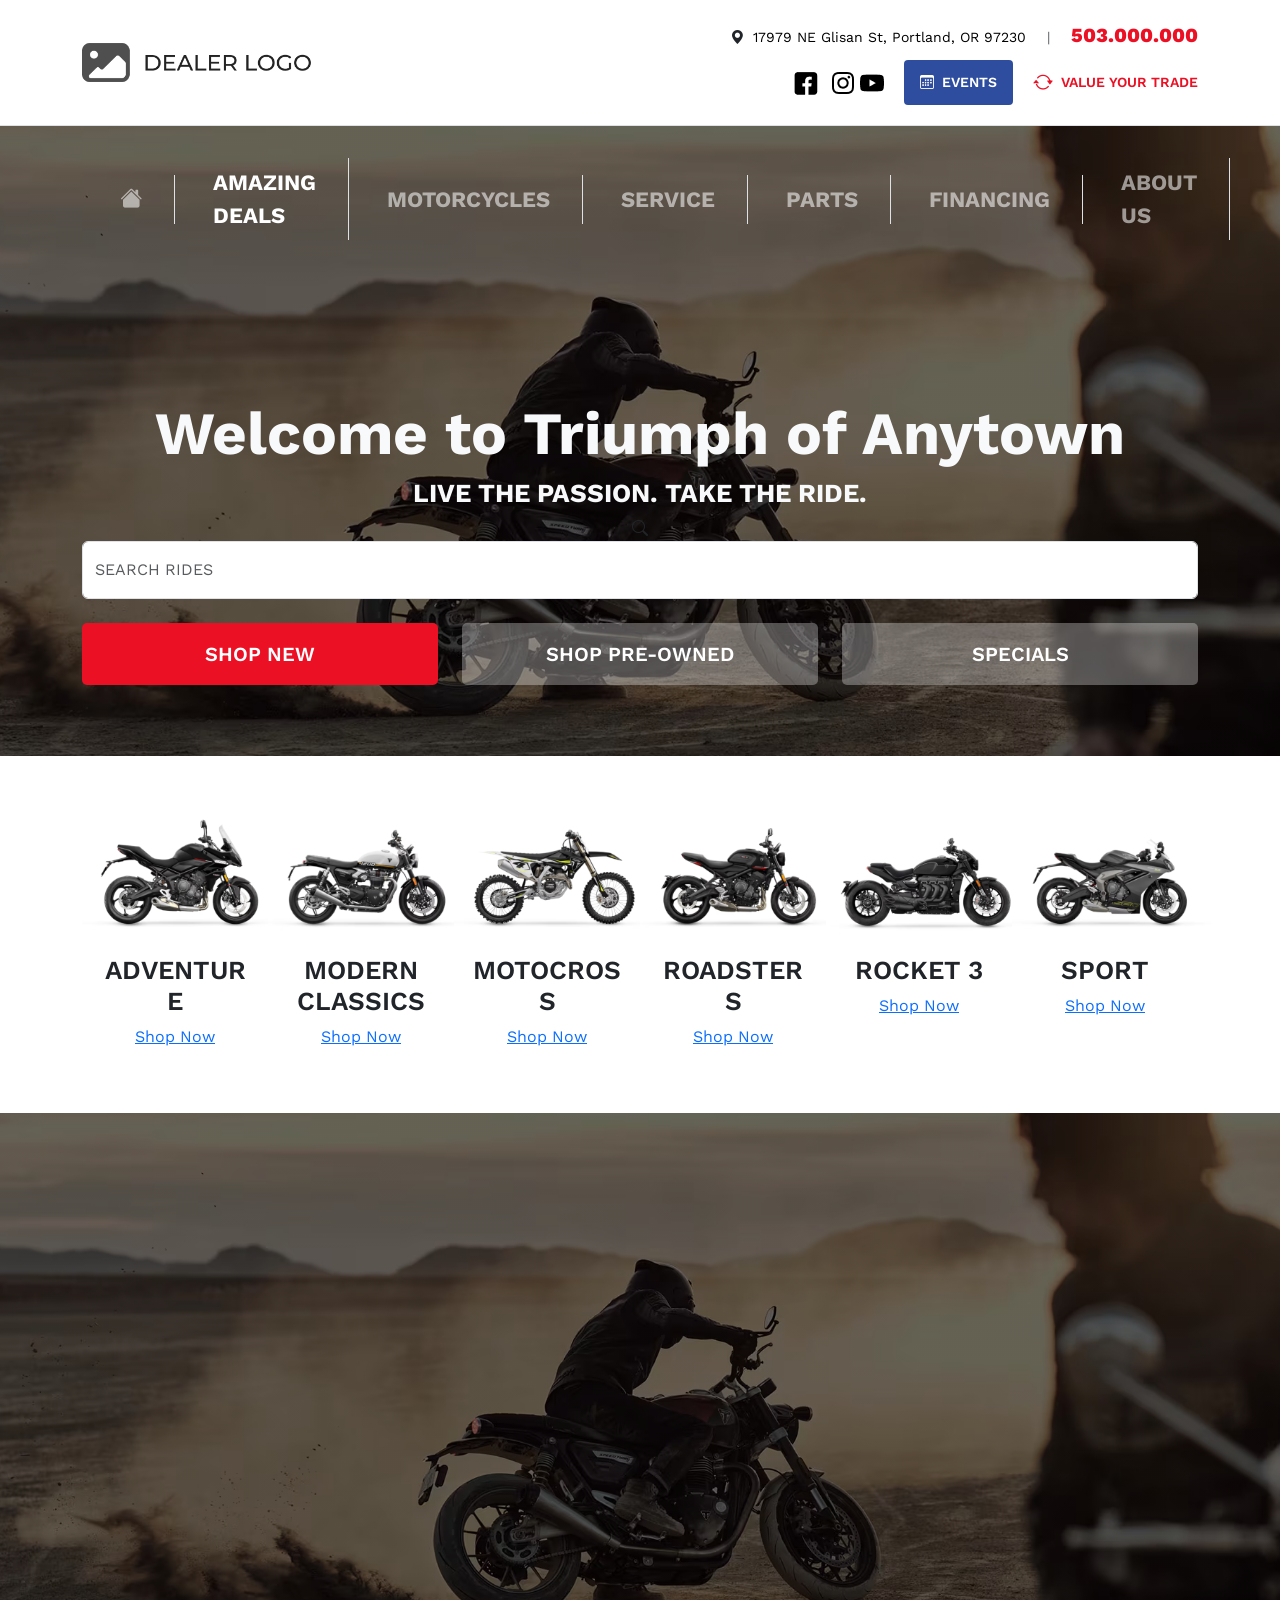
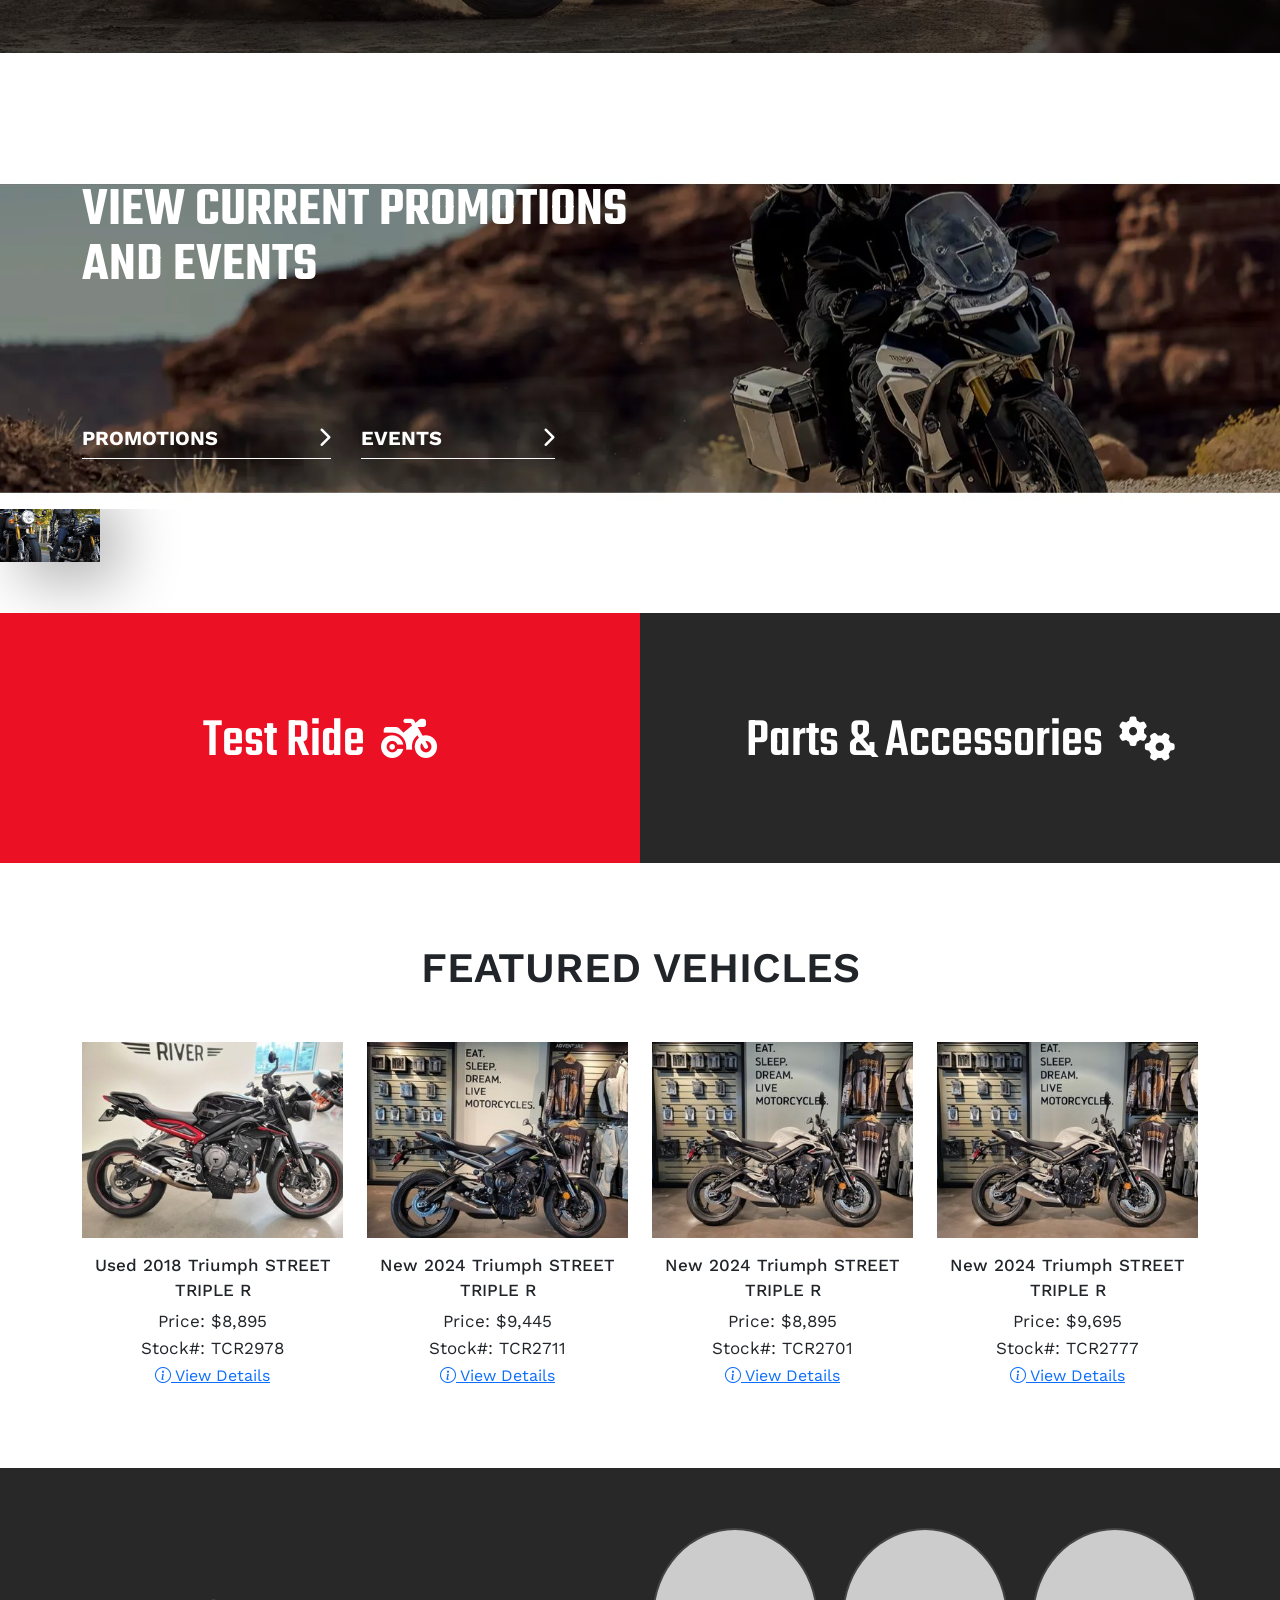
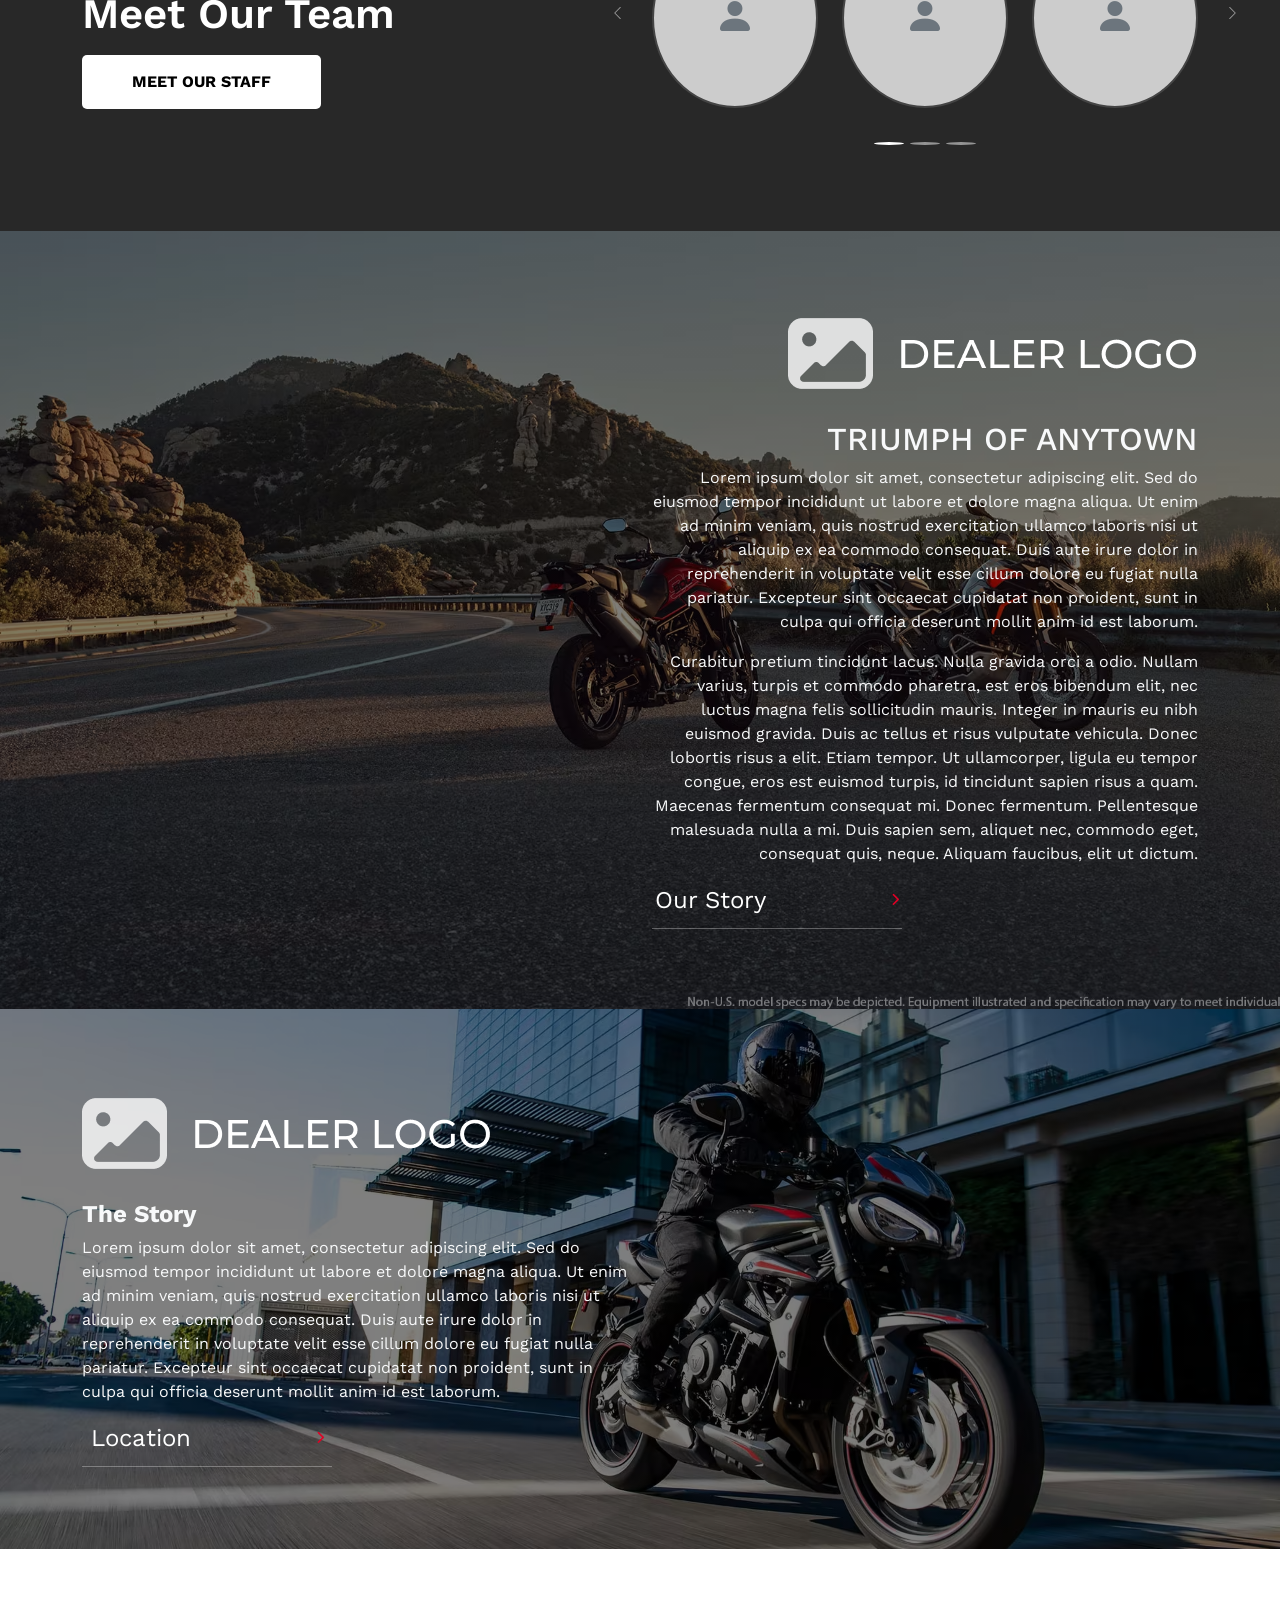
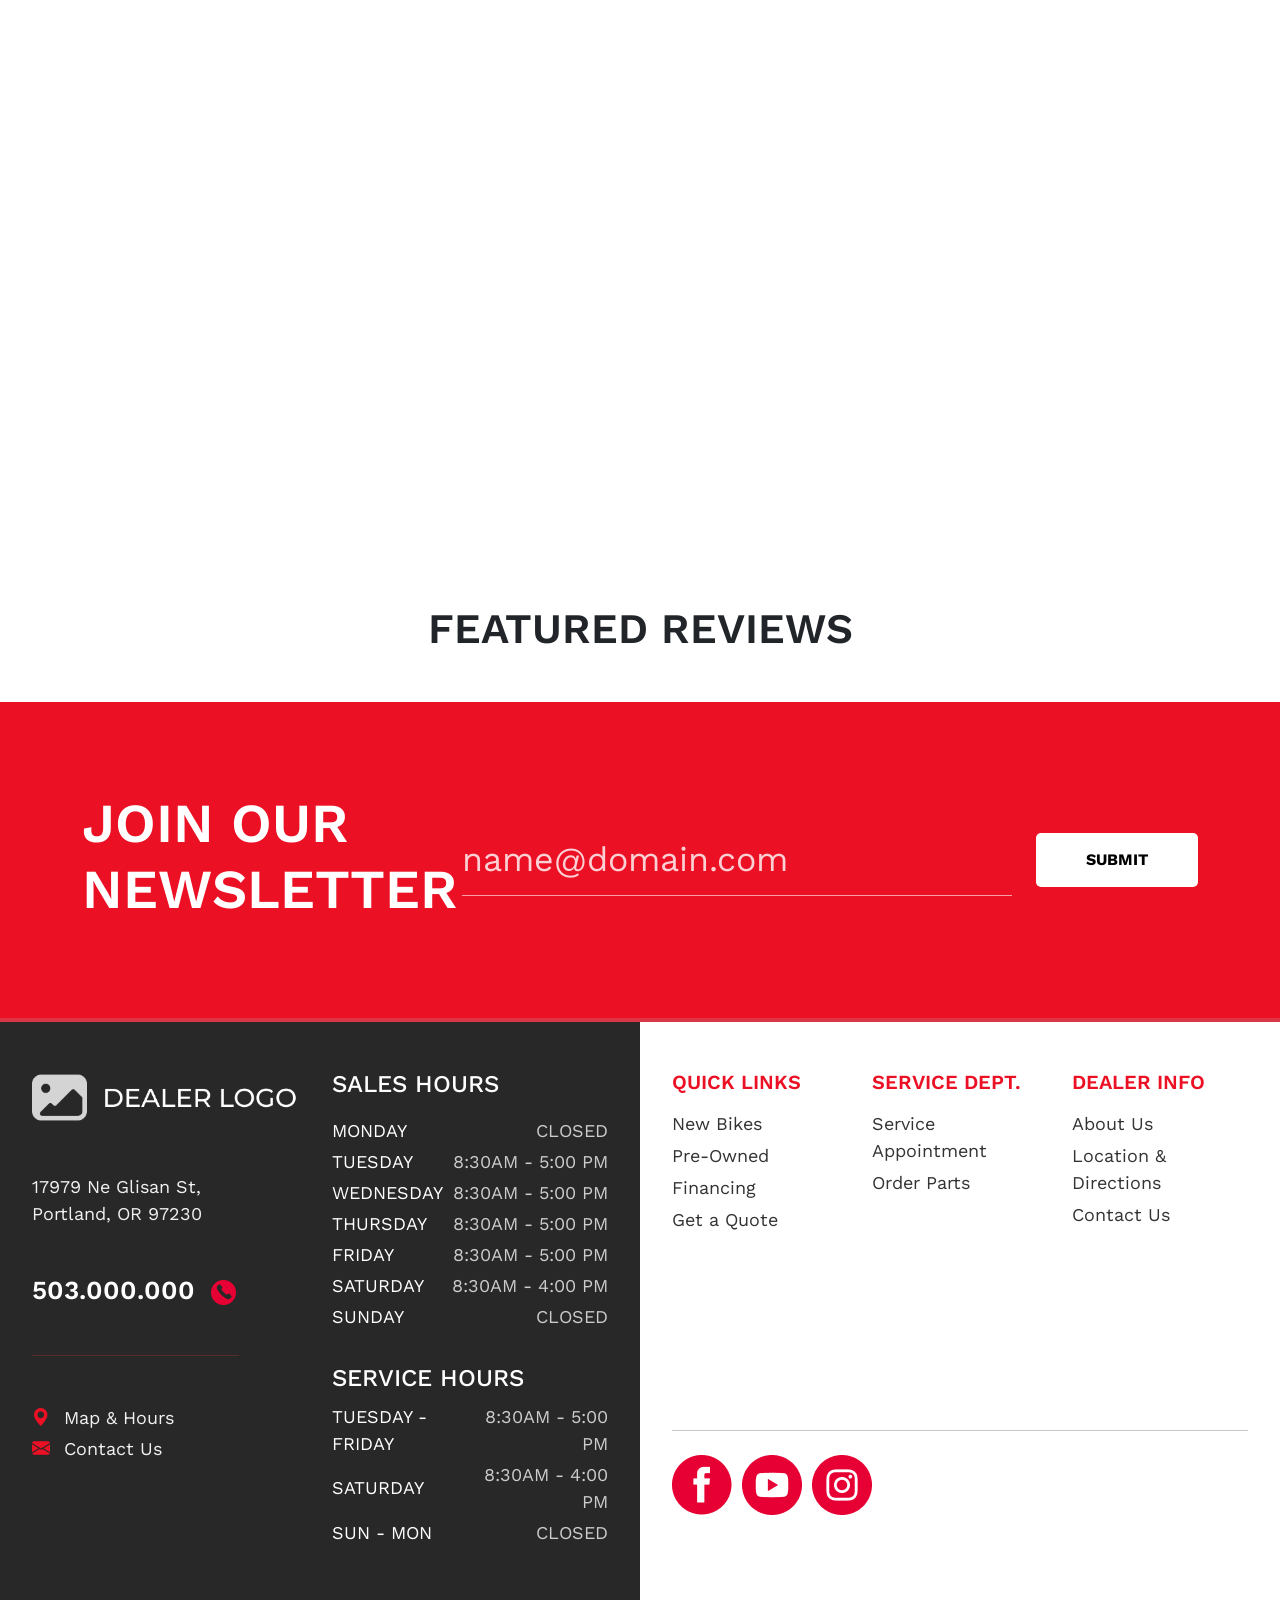
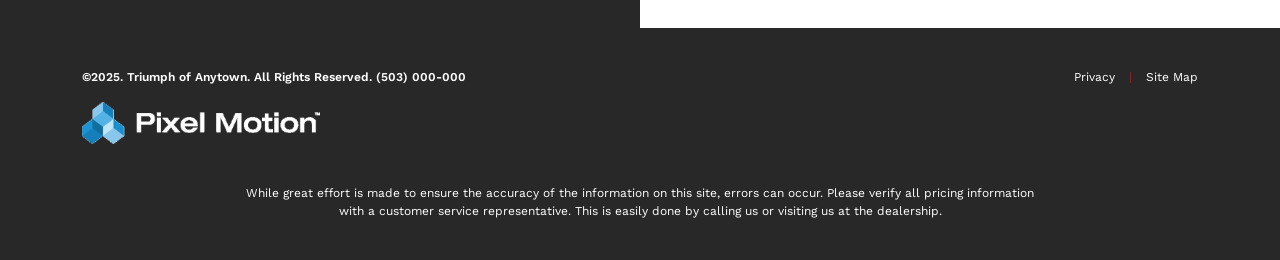
==== commit b5b18e59: "almost 2x" ====
--- a/htdocs/assets/html/index.html
+++ b/htdocs/assets/html/index.html
@@ -15,20 +15,6 @@
 </head>
 
 <body>
-  <!-- 
-  <div class="container">
-    <div class="navbar-top">
-      <div class="logo">
-        <img src="/htdocs/assets/images/Logo.png" alt="" width="410px">
-      </div>
-      <div class="social-link">
-        <i><img src="/htdocs/assets/images/facebook_icon.png" alt="" width="30px"></i>
-        <i><img src="/htdocs/assets/images/instagram_icon.png" alt="" width="30px"></i>
-        <i><img src="/htdocs/assets/images/youtube_icon.png" alt="" width="30px"></i>
-      </div>
-    </div>
-  </div>
-   -->
 
   <!-- Header -->
   <header class="header-container border-bottom">
@@ -225,7 +211,7 @@
   </section>
 
   <!--Image Section-->
-  <div class="hero-content container-large"></div>
+  <section class="background-section container-large"></section>
 
   <!-- Promotion and Events -->
   <section class="promo-section">
@@ -277,7 +263,7 @@
         <div class="carousel-inner">
           <div class="carousel-item active">
             <div class="row">
-              <div class="col-6 col-lg-4 col-xl-3">
+              <div class="col-12 col-lg-4 col-xl-3">
                 <div class="vehicle-card">
                   <div class="vehicle-img-wrapper">
                     <img src="/htdocs/assets/images/Home_Featured_Moto1.jpg" class="img-fluid" alt="Motorcycle">
@@ -291,7 +277,7 @@
                 </div>
               </div>
 
-              <div class="col-6 col-lg-4 col-xl-3">
+              <div class="col-12 col-lg-4 col-xl-3 d-md-grid d-none">
                 <div class="vehicle-card">
                   <div class="vehicle-img-wrapper">
                     <img src="/htdocs/assets/images/Home_Featured_Moto2.jpg" class="img-fluid" alt="Motorcycle">
@@ -305,7 +291,7 @@
                 </div>
               </div>
 
-              <div class="col-6 col-lg-4 col-xl-3 d-lg-grid d-none">
+              <div class="col-12 col-lg-4 col-xl-3 d-lg-grid d-none">
                 <div class="vehicle-card">
                   <div class="vehicle-img-wrapper">
                     <img src="/htdocs/assets/images/Home_Featured_Moto3.jpg" class="img-fluid" alt="Motorcycle">
@@ -319,7 +305,7 @@
                 </div>
               </div>
 
-              <div class="col-6 col-lg-4 col-xl-3 d-xl-grid d-none">
+              <div class="col-12 col-md-6 col-lg-4 col-xl-3 d-xl-grid d-none">
                 <div class="vehicle-card">
                   <div class="vehicle-img-wrapper">
                     <img src="/htdocs/assets/images/Home_Featured_Moto4.jpg" class="img-fluid" alt="Motorcycle">
@@ -344,12 +330,12 @@
     <div class="container">
       <div class="row align-items-center">
 
-        <div class="col-12 col-lg-4 col-xl-6 mb-5 mb-xl-0">
+        <div class="col-12 col-lg-5 col-xl-6 mb-5 mb-xl-0">
           <h2 class="heading-h3 fw-semibold">Meet Our Team</h2>
           <button class="btn-submit mt-2">Meet Our Staff</button>
         </div>
 
-        <div class="col-12 col-lg-8 col-xl-6">
+        <div class="col-12 col-lg-7 col-xl-6">
           <div id="teamCarousel" class="carousel slide" data-bs-ride="carousel">
             <div class="carousel-inner">
 
@@ -491,12 +477,12 @@
   </section>
 
   <!-- Google Maps -->
-  <div>
+  <section class="gmaps">
     <iframe
       src="https://www.google.com/maps/embed?pb=!1m18!1m12!1m3!1d2795.1749024326778!2d-122.47970137615948!3d45.52668580382895!2m3!1f0!2f0!3f0!3m2!1i1024!2i768!4f13.1!3m3!1m2!1s0x5495a3d943b8e303%3A0xe347ed279a2c7b4!2sTriumph%20Columbia%20River!5e0!3m2!1sen!2sph!4v1773556012074!5m2!1sen!2sph"
       width="100%" height="600" style="border:0;" allowfullscreen="" loading="lazy"
       referrerpolicy="no-referrer-when-downgrade"></iframe>
-  </div>
+  </section>
 
   <!-- Featured Reviews -->
   <section class="container my-5">
--- a/htdocs/assets/css/style.css
+++ b/htdocs/assets/css/style.css
@@ -313,6 +313,26 @@
     }
 }
 
+/*Image Background Section*/
+.background-section{
+    width: 100%;
+    height: 60vh;
+    background-image: linear-gradient(rgba(0, 0, 0, 0.4), rgba(0, 0, 0, 0.4)), url(/htdocs/assets/images/Home_Hero_Background.png);
+    background-size: cover;
+    background-position: 70%;
+
+}
+@media(max-width: 1024px){
+    .background-section{
+        height: 35vh;
+    }
+}
+@media(max-width: 430px){
+    .background-section{
+        height: 20vh;
+    }
+}
+
 /* Promotion and Events */
 .promo-section {
     padding: 80px 0;
@@ -455,8 +475,6 @@
     padding: 60px 0;
 }
 
-
-/* Circular Image Styling */
 .staff-circle {
     width: 180px;
     height: 180px;
@@ -476,6 +494,7 @@
     object-fit: cover;
 }
 
+
 /* Carousel Navigation Styling */
 .team-control {
     width: 20px;
@@ -483,7 +502,7 @@
     background: rgba(255, 255, 255, 0.2);
     border-radius: 50%;
     opacity: 1;
-    margin-top: 85px;
+    margin-top: 75px;
 }
 
 .carousel-control-prev {
@@ -494,9 +513,6 @@
     margin-right: -75px;
 }
 
-.team-control:hover {
-    background: rgba(255, 255, 255, 0.4);
-}
 
 .carousel-indicators-dots [data-bs-target] {
     width: 6px;
@@ -505,26 +521,20 @@
     margin: 0 4px;
 }
 
-
-/* Button Styling */
-.btn-view-details {
-    border: 1px solid #333;
-    color: #333;
-    border-radius: 50px;
-    font-size: 16px;
-    font-weight: 400;
-    padding: 5px 20px;
-    margin-top: 15px;
-    background: white;
-    display: inline-flex;
-    align-items: center;
-    gap: 5px;
-    text-decoration: none;
-}
-
-.btn-view-details:hover {
-    background-color: #f8f9fa;
-    border-color: #999;
+@media(max-width: 1024px){
+    .staff-circle{
+        width: 130px;
+        height: 130px;
+    }
+    .team-control{
+        margin-top: 55px;
+    }
+    .carousel-control-prev{
+        margin-left: -55px;
+    }
+    .carousel-control-next{
+        margin-right: -55px;
+    }
 }
 
 
@@ -553,8 +563,8 @@
     display: flex;
     align-items: center;
     font-family: var(--font-primary);
-    padding: 80px 0;
     height: 60vh;
+    
 }
 
 @media(max-width: 1024px){
@@ -564,10 +574,9 @@
 }
 
 
-/* Call to Action Link Area */
+/* CTA Text Link */
 
 .cta-wrapper {
-    /* Creates the thin line under the link */
     border-bottom: 1px solid rgba(255, 255, 255, 0.3);
     padding-bottom: 10px;
     width: 250px;
@@ -590,9 +599,16 @@
 
 .text-link i {
     color: #e20025;
-    /* Red chevron */
     font-size: 0.8rem;
 }
+
+/*Google Maps*/
+@media(max-width: 1024px){
+    .gmaps iframe{
+        height: 300px;
+    }
+}
+
 
 /* Newsletter Banner */
 .newsletter-banner {
@@ -601,7 +617,7 @@
     color: white;
 }
 
-/* Custom underline input style */
+/* Input Style */
 .custom-input {
     background: transparent;
     font-size: 34px;
@@ -641,8 +657,22 @@
     background-color: #f8f9fa;
 }
 
-/* Responsive adjustment for mobile */
-@media (max-width: 768px) {
+/*Tablet*/
+@media(max-width: 1024px){
+    .newsletter-banner{
+        padding: 20px;
+    }
+}
+
+/* Mobile */
+@media (max-width: 430px) {
+
+    .custom-input{
+        font-size: 24px;
+    }
+    .custom-input::placeholder{
+        font-size: 24px;
+    }
 
     .content-wrapper {
         text-align: center !important;
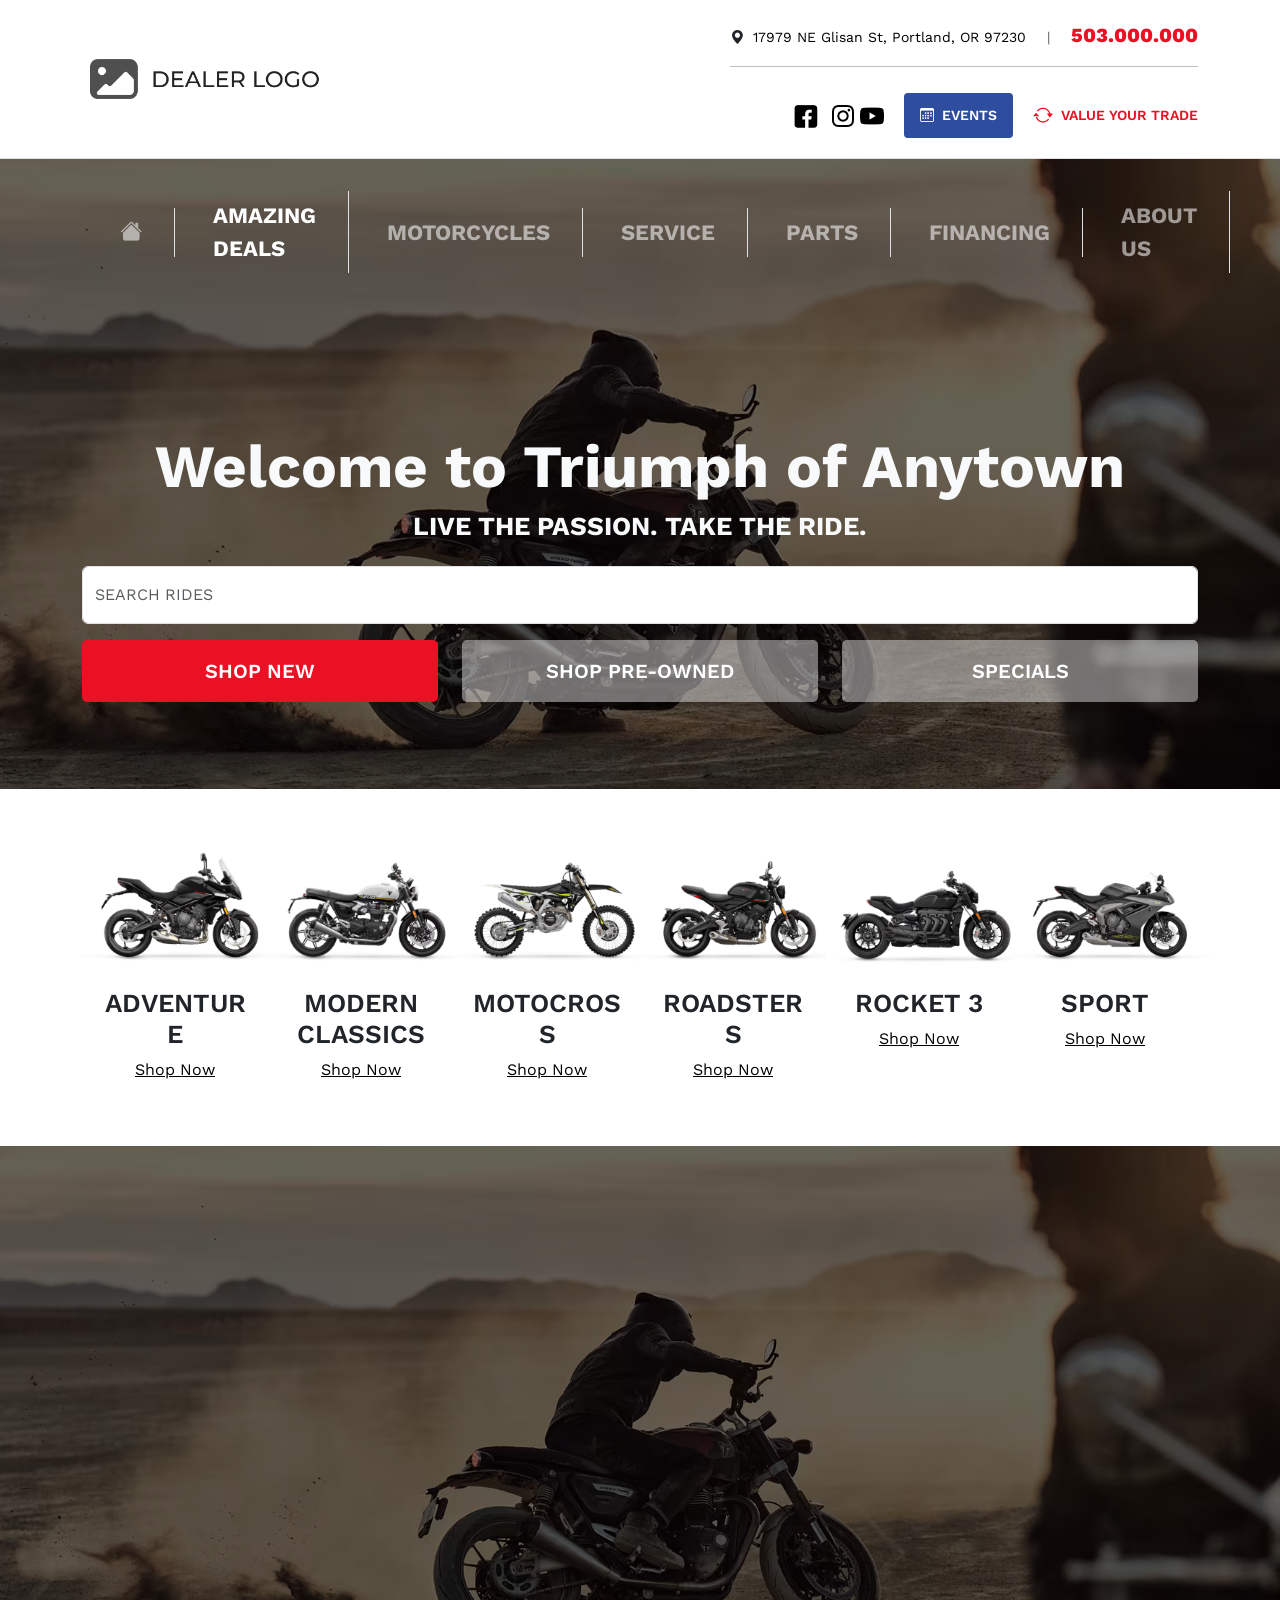
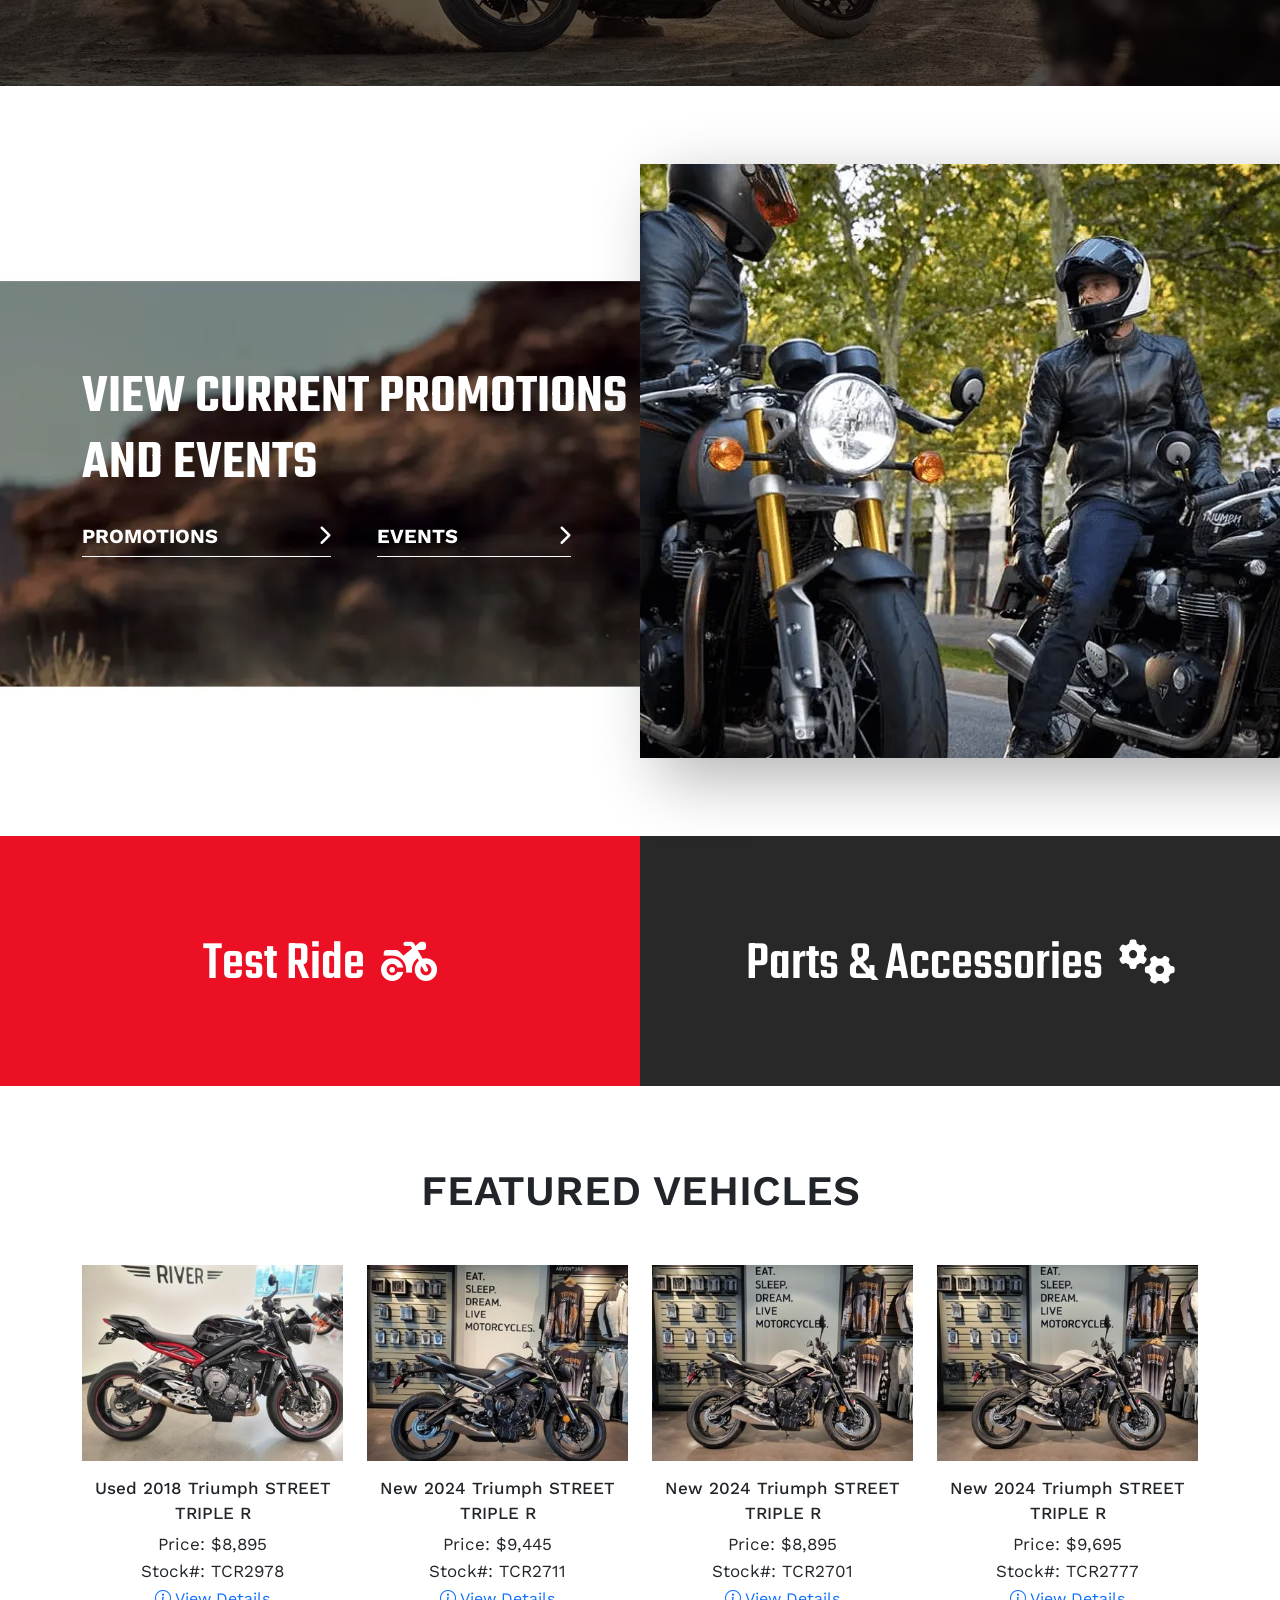
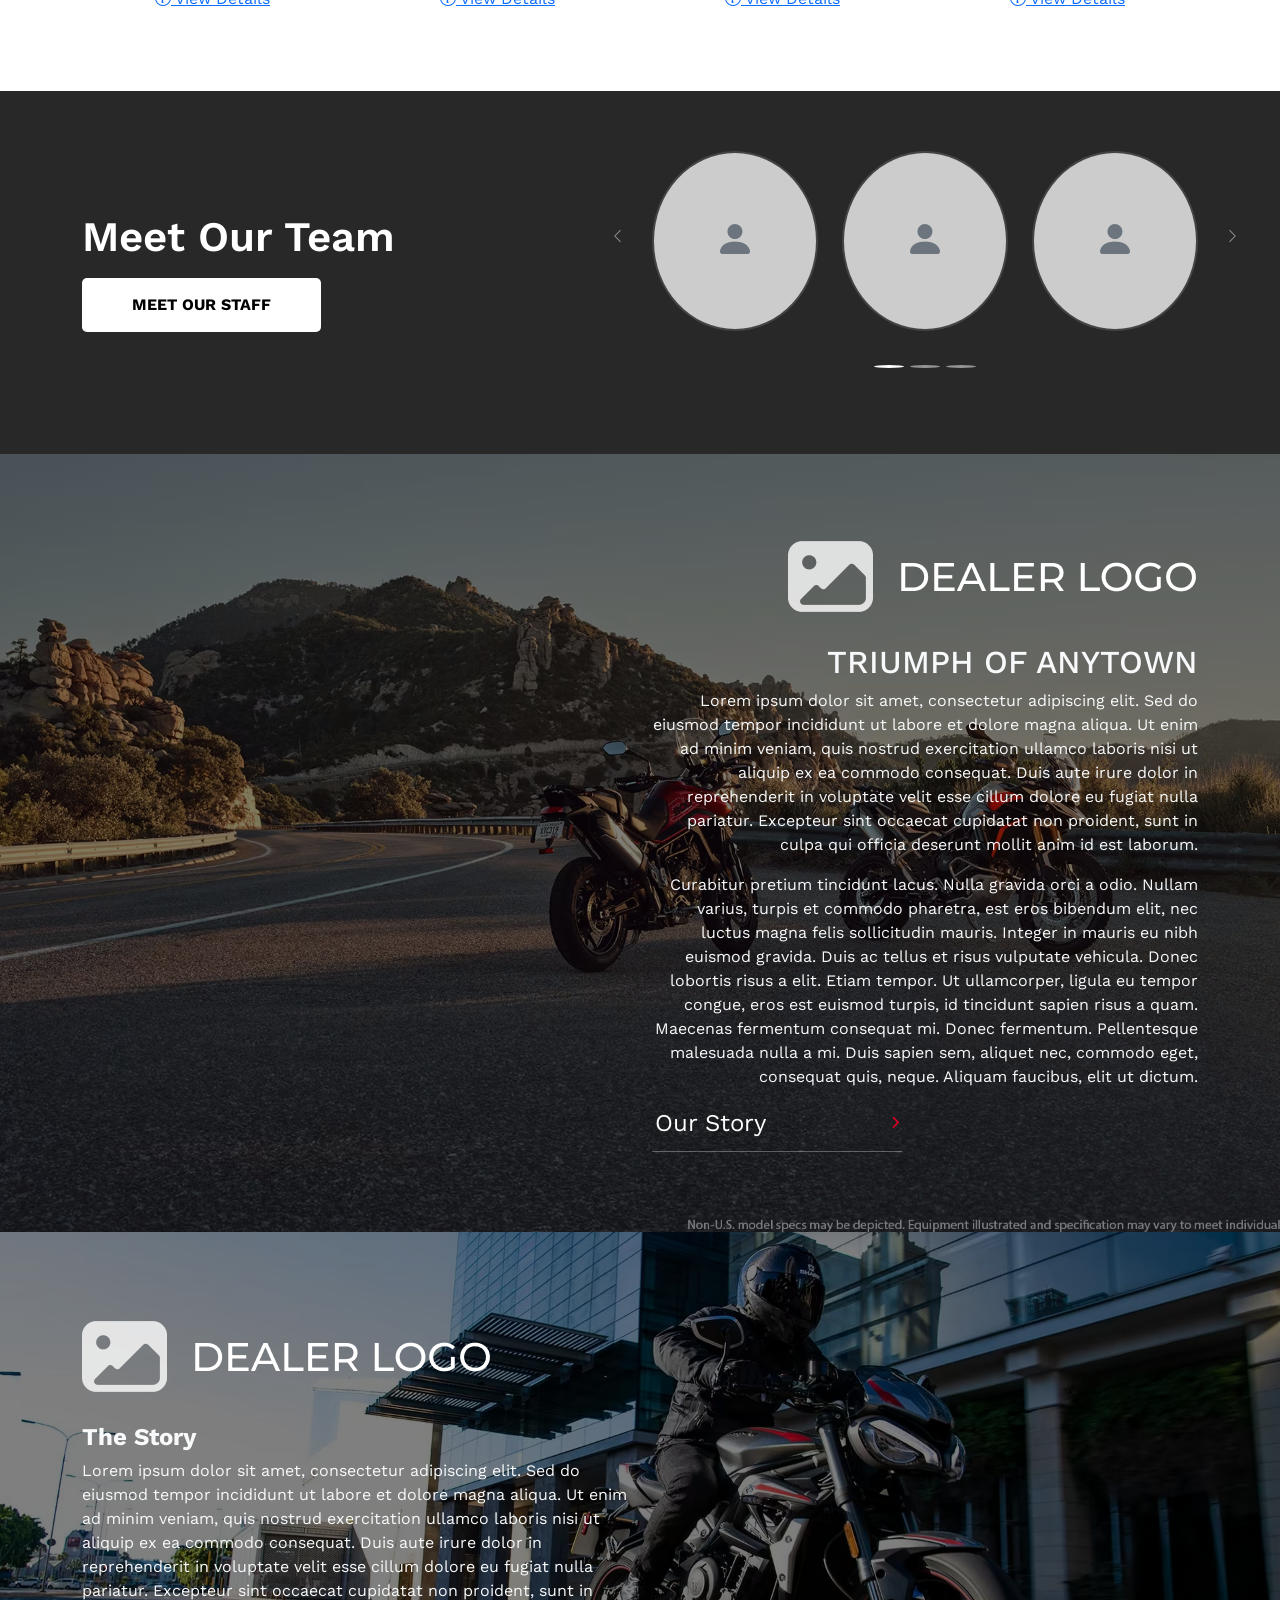
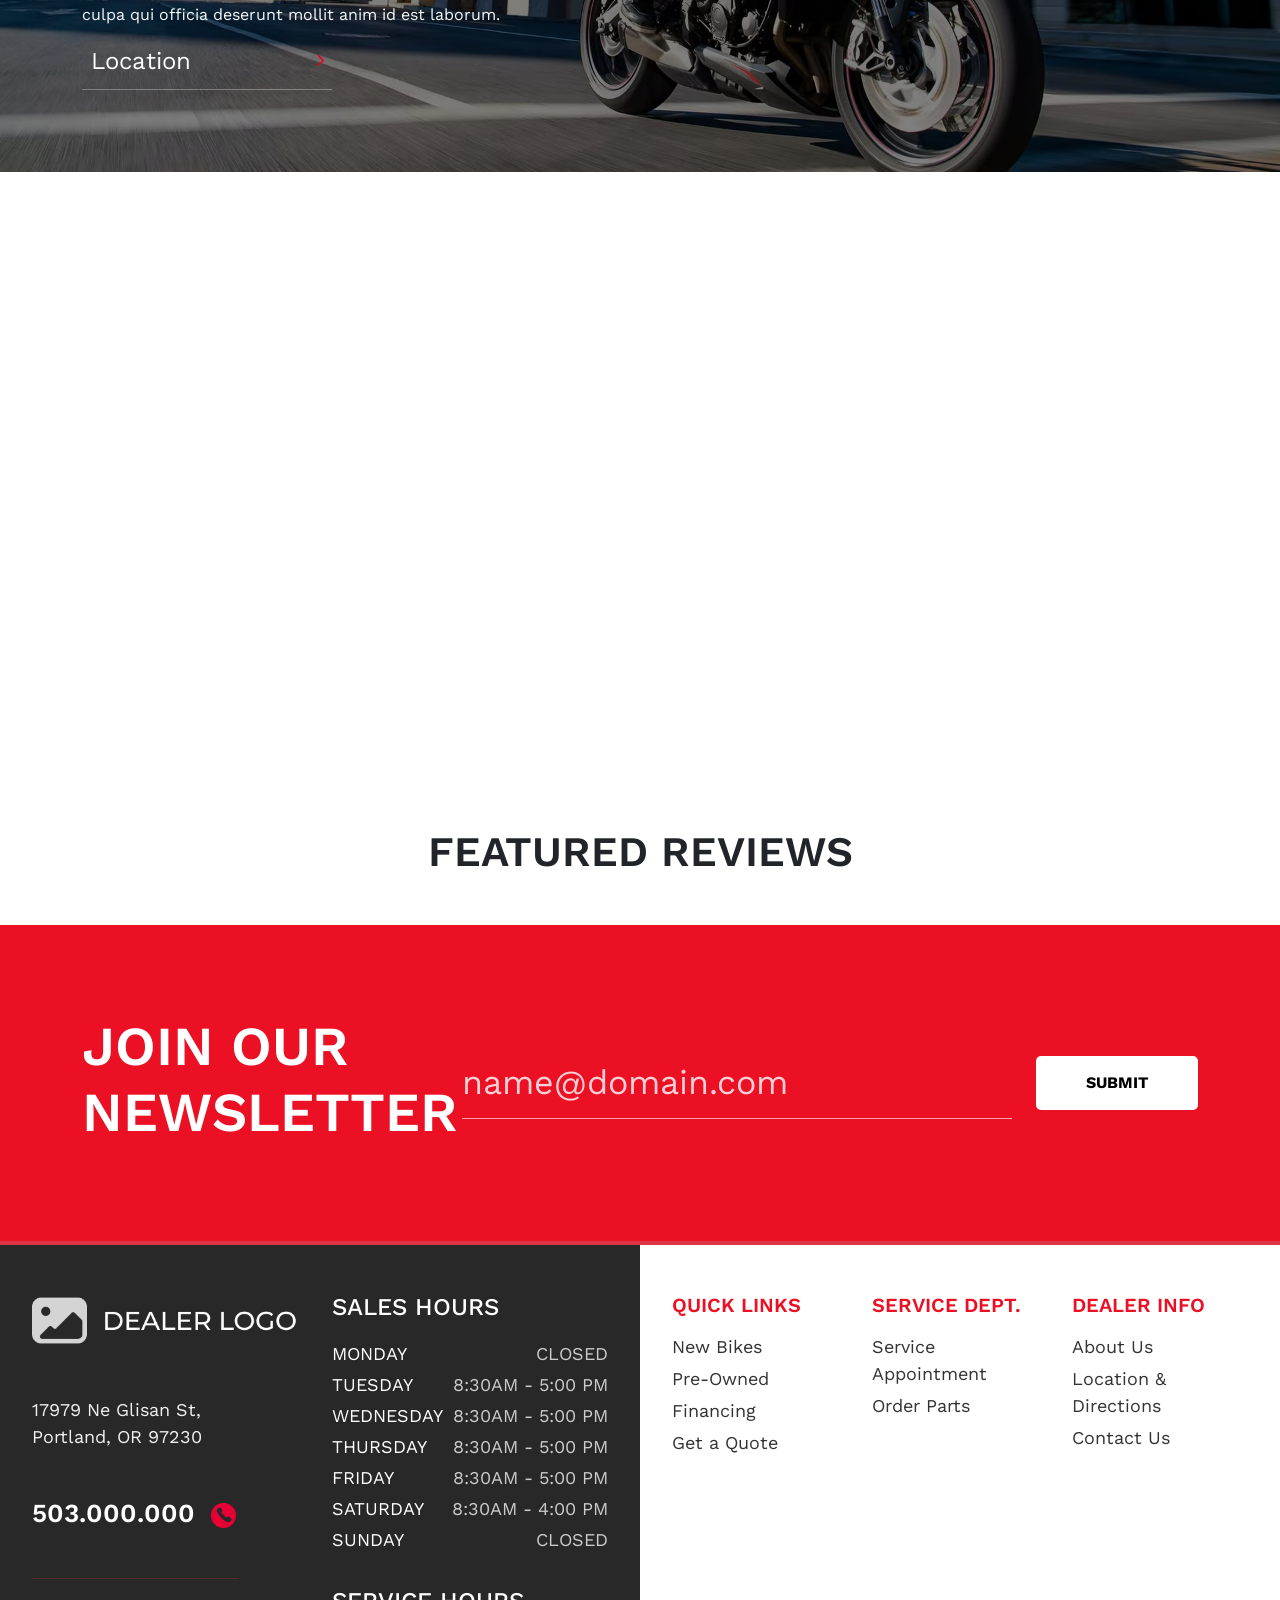
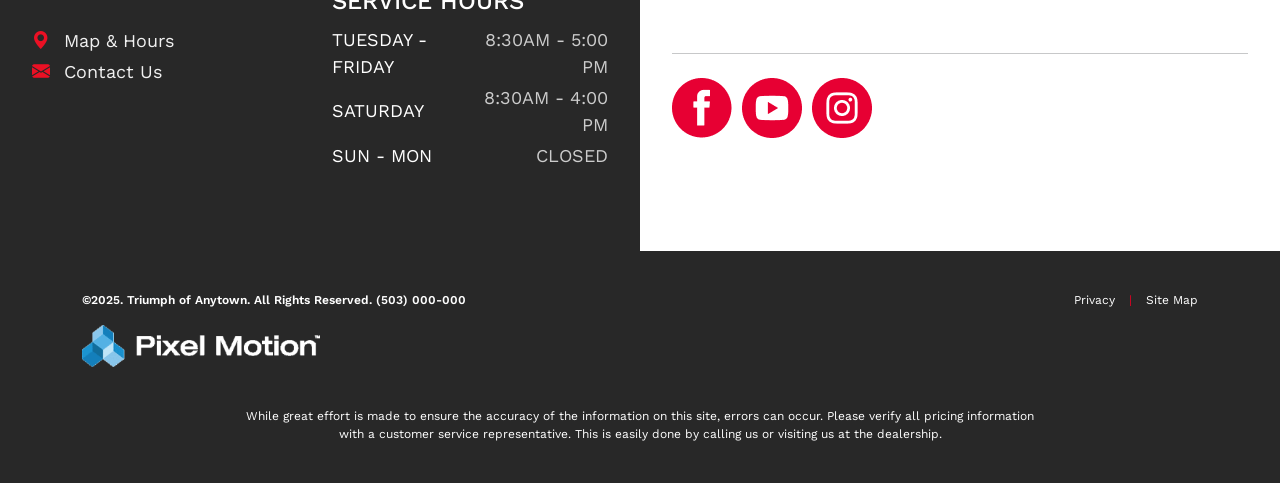
==== commit 971b6e10: "all done" ====
--- a/htdocs/assets/html/index.html
+++ b/htdocs/assets/html/index.html
@@ -21,8 +21,13 @@
     <div class="container">
       <div class="row align-items-center">
 
-        <div class="col-md-4 logo text-md-start text-center">
-          <img src="/htdocs/assets/images/Logo.png" alt="">
+        <div class="col-md-4 logo text-md-start text-center ">
+          <button class="navbar-toggler d-lg-none" type="button" data-bs-toggle="collapse"
+            data-bs-target="#navbarSupportedContent" aria-controls="navbarSupportedContent" aria-expanded="false"
+            aria-label="Toggle navigation">
+            <span class="navbar-toggler-icon"><i class="bi bi-list"></i></span>
+          </button>
+          <img src="/htdocs/assets/images/Logo.png" alt="" class="ms-2">
         </div>
 
         <div class="col-md-8">
@@ -33,12 +38,14 @@
               <span class="me-3">17979 NE Glisan St, Portland, OR 97230</span>
               <span class="text-muted me-3">|</span>
               <a href="tel:503000000" class="phone-link">503.000.000</a>
-            </div>
-            
+              <hr>
+            </div>
+
 
             <div class="bottom-action-row d-md-flex d-none">
               <div class="social-group">
-                <a href="#" class="social-link me-2"><img src="/htdocs/assets/images/facebook_icon.png" alt="Facebook"></a>
+                <a href="#" class="social-link me-2"><img src="/htdocs/assets/images/facebook_icon.png"
+                    alt="Facebook"></a>
                 <a href="#" class="social-link"><img src="/htdocs/assets/images/instagram_icon.png" alt="Instagram"></a>
                 <a href="#" class="social-link"><img src="/htdocs/assets/images/youtube_icon.png" alt="Youtube"></a>
               </div>
@@ -63,12 +70,10 @@
   <section class="hero-content container-large">
     <nav class="navbar navbar-expand-lg navbar-dark custom-navbar">
       <div class="container">
-        <button class="navbar-toggler" type="button" data-toggle="collapse" data-target="#navbarSupportedContent"
-          aria-controls="navbarSupportedContent" aria-expanded="false" aria-label="Toggle navigation">
-          <span class="navbar-toggler-icon"></span>
-        </button>
         <div class="collapse navbar-collapse" id="navbarSupportedContent">
-
+          <button class="menu-close d-lg-none" data-bs-toggle="collapse" data-bs-target="#navbarSupportedContent">
+            &times;
+          </button>
           <ul class="navbar-nav mx-auto align-items-center pt-4">
 
             <li class="nav-item border-end pe-4">
@@ -109,23 +114,21 @@
 
     <div class="content text-center">
       <h1 class="heading-h1 text-light fw-bold">Welcome to Triumph of Anytown</h1>
-      <h2 class="heading-h4 text-light fw-bold">LIVE THE PASSION. TAKE THE RIDE.</h2>
+      <h2 class="heading-h4 text-light fw-bold d-xl-block d-none">LIVE THE PASSION. TAKE THE RIDE.</h2>
 
       <!--Hero Search-->
-      <div class="container container-fluid mt
-      -4">
+      <div class="container container-fluid mt-4">
         <div class="row justify-content-center">
-          <div class="col">
+          <div class="col ">
             <div class="search-container">
-              <i class="bi bi-search"></i><input type="text" class="form-control search-input py-3"
-                placeholder="SEARCH RIDES">
+              <input type="text" class="form-control search-input py-3" placeholder="SEARCH RIDES">
             </div>
           </div>
         </div>
       </div>
 
       <!--Hero Buttons-->
-      <div class="container container-fluid mt-4">
+      <div class="container container-fluid mt-3">
         <div class="row">
           <div class="col-md-4">
             <button type="button" class="button-primary w-100 mb-3">Shop New</button>
@@ -147,8 +150,7 @@
     <div class="row g-0">
       <div class="col-6 col-xl-2 col-md-4 col-lg-4">
         <div class="card text-dark h-100 border-0">
-          <div class="card-image"><img src="/htdocs/assets/images/Motorcycle_Adventure.png"
-              alt="Adventure"></div>
+          <div class="card-image"><img src="/htdocs/assets/images/Motorcycle_Adventure.png" alt="Adventure"></div>
           <div class="card-body text-center">
             <h3 class="heading-h4 fw-semibold text-uppercase">Adventure</h3>
             <a href="#">Shop Now</a>
@@ -215,23 +217,23 @@
 
   <!-- Promotion and Events -->
   <section class="promo-section">
-    <div class="container-fluid p-0">
-      <div class="row g-0 align-items-center">
+    <div class="container-fluid p-0 py-5">
+      <div class="row g-0">
         <div class="promo-banner-bg">
-          <div class="promo-content container">
-            <h2 class="promo-title">VIEW CURRENT PROMOTIONS<br>AND EVENTS</h2>
-            <div class="d-flex">
-              <a href="#" class="promo-link">Promotions <i class="fa-solid fa-chevron-right"></i></a>
-              <a href="#" class="promo-link">Events <i class="fa-solid fa-chevron-right"></i></a>
-            </div>
-          </div>
-        </div>
-
-        <div class="col-lg-5 overlap-img-container d-none d-lg-block">
-          <img src="/htdocs/assets/images/Home_Promotion_Events.png" alt="Motorcycle rider" class="overlap-img">
-        </div>
-      </div>
-    </div>
+          <div class="d-flex align-items-center justify-content-center container">
+            <div class="promo-content col-12 col-sm-6">
+              <h2 class="promo-title heading-h2 fw-semibold">VIEW CURRENT PROMOTIONS<br>AND EVENTS</h2>
+              <div class="d-flex flex-column flex-xl-row gap-3 mt-4">
+                <a href="#" class="promo-link">Promotions <i class="fa-solid fa-chevron-right"></i></a>
+                <a href="#" class="promo-link">Events <i class="fa-solid fa-chevron-right"></i></a>
+              </div>
+            </div>
+            <div class="col-12 col-sm-6 overlap-img-container d-none d-md-block position-relative">
+              <img src="/htdocs/assets/images/Home_Promotion_Events.png" alt="Motorcycle rider" class="overlap-img">
+            </div>
+          </div>
+        </div>
+      </div>
   </section>
 
   <!--Promo Links-->
--- a/htdocs/assets/css/style.css
+++ b/htdocs/assets/css/style.css
@@ -111,7 +111,7 @@
 
 .button-secondary {
     border-radius: 5px;
-    background: #FFFFFF4D;
+    background: #ffffff6d;
     text-transform: uppercase;
     font-size: 20px;
     color: #fff;
@@ -125,7 +125,7 @@
 }
 
 .button-secondary:hover {
-    background-color: #ffffff6d;
+    background-color: #ffffffad;
 }
 
 
@@ -152,48 +152,55 @@
     justify-content: space-between;
 }
 
-.nav-css {
-    background-color: var(--primary-color);
-    font-size: 300px;
-}
-
-.social-link i img {
-    margin-left: 10px;
-    transition: 0.5s ease;
-    cursor: pointer;
-}
-
-.social-link i img:hover {
-    background-color: rgba(238, 224, 208);
-    border-radius: 50px;
-}
-
-@media screen and (max-width:420px) {
-    .social-link i img {
-        width: 20px;
-    }
-}
-
-.logo h3 {
-    font-weight: bold;
-}
-
-@media screen and (max-width:420px) {
-    .logo h3 {
-        font-size: 20px;
-    }
-}
-
-.icons i img {
-    margin-left: 10px;
-    cursor: pointer;
-}
-
-@media screen and (max-width:420px) {
-    .icons i img {
-        width: 20px;
-    }
-}
+ .navbar-toggler-icon i{
+        font-size: 30px;
+    }
+
+.menu-close{
+    background-color: #fff;
+    border: none;
+    padding: 5px 15px;
+}
+
+/* Mobile Side Menu */
+@media (max-width: 991px) {
+
+    .navbar-collapse {
+        position: fixed;
+        top: 0;
+        left: -500px; /* hidden outside screen */
+        width: 100%;
+        height: 100%;
+        background: rgba(0,0,0,0.95);
+        z-index: 1050;
+        transition: 0.4s ease;
+        overflow-y: auto;
+    }
+
+    .navbar-collapse.show {
+        left: 0; /* slide in */
+    }
+
+    .navbar-collapse .navbar-nav {
+        flex-direction: column;
+        align-items: flex-start;
+    }
+
+    .navbar-collapse .nav-item {
+        border: none !important;
+        width: 100%;
+        margin-bottom: 10px;
+    }
+
+    .navbar-collapse .nav-link {
+        color: white !important;
+        font-size: 18px;
+        padding: 12px 10px;
+        width: 100%;
+    }
+
+}
+
 
 /* Header */
 
@@ -274,6 +281,12 @@
     background-size: cover;
     background-position: 70%;
 }
+@media(max-width: 1024px){
+    .hero-content{
+        height: 55vh;
+    }
+}
+
 
 
 /* Navbar */
@@ -284,7 +297,6 @@
 .navbar-nav {
     margin: auto;
 }
-
 .nav-link {
     margin-left: 30px;
     font-weight: bold;
@@ -297,15 +309,33 @@
     color: green;
 }
 
-/* content */
+@media(max-width: 1024px){
+    .navbar-nav li a{
+    font-size: 16px;
+    margin-left: 12px;
+}
+}
+
+
+
+/* Hero Content */
 .content {
     margin-top: 150px;
+}
+
+@media(max-width: 430px) {
+    .content {
+        margin-top: 20px;
+    }
 }
 
 
 /* Motorcycle */
 .motorcycle .card-image{
     text-align: center;
+}
+.motorcycle a{
+    color: #000;
 }
 @media(max-width: 1800px) {
     .motorcycle img {
@@ -337,7 +367,7 @@
 .promo-section {
     padding: 80px 0;
     background-color: white;
-    overflow: visible;
+    
 }
 
 /* The dark background strip behind the text */
@@ -345,23 +375,17 @@
     background: url(/htdocs/assets/images/Home_Promotion_Events_Background.png);
     background-size: cover;
     background-position: center;
-    display: flex;
     align-items: center;
     position: relative;
 }
 
 .promo-content {
     color: white;
-    padding: 50px 0;
+    padding: 100px 0;
 }
 
 .promo-title {
-    font-size: 55px;
-    font-weight: 600;
     font-family: var(--font-secondary);
-    text-transform: uppercase;
-    line-height: 1;
-    margin-bottom: 30px;
 }
 
 /* Custom link styling with underlines */
@@ -373,10 +397,10 @@
     font-size: 20px;
     border-bottom: 1px solid white;
     padding-bottom: 5px;
-    padding-top: 100px;
     margin-right: 30px;
     display: inline-flex;
     align-items: center;
+    width: fit-content;
     gap: 100px;
 }
 
@@ -387,24 +411,28 @@
 
 
 .overlap-img {
-    width: 100px;
+    width: auto;
+    max-width: 800px;
     height: auto;
     box-shadow: 20px 20px 60px rgba(0, 0, 0, 0.3);
-    /* This pulls the image up and out of the container to overlap */
     margin-top: -50px;
     margin-bottom: -50px;
 }
 
-@media (max-width: 991px) {
+@media(max-width: 1024px){
     .overlap-img {
-        width: 100%;
-        margin-top: 20px;
-        margin-bottom: 0;
-    }
-
-    .promo-banner-bg {
-        min-height: auto;
-        padding: 40px 0;
+    width: auto;
+    max-width: 500px;
+    height: 450px;
+    box-shadow: 20px 20px 60px rgba(0, 0, 0, 0.3);
+    margin-top: 0;
+
+}
+}
+
+@media(max-width: 430px){
+    .promo-section{
+        padding: 0;
     }
 }
 
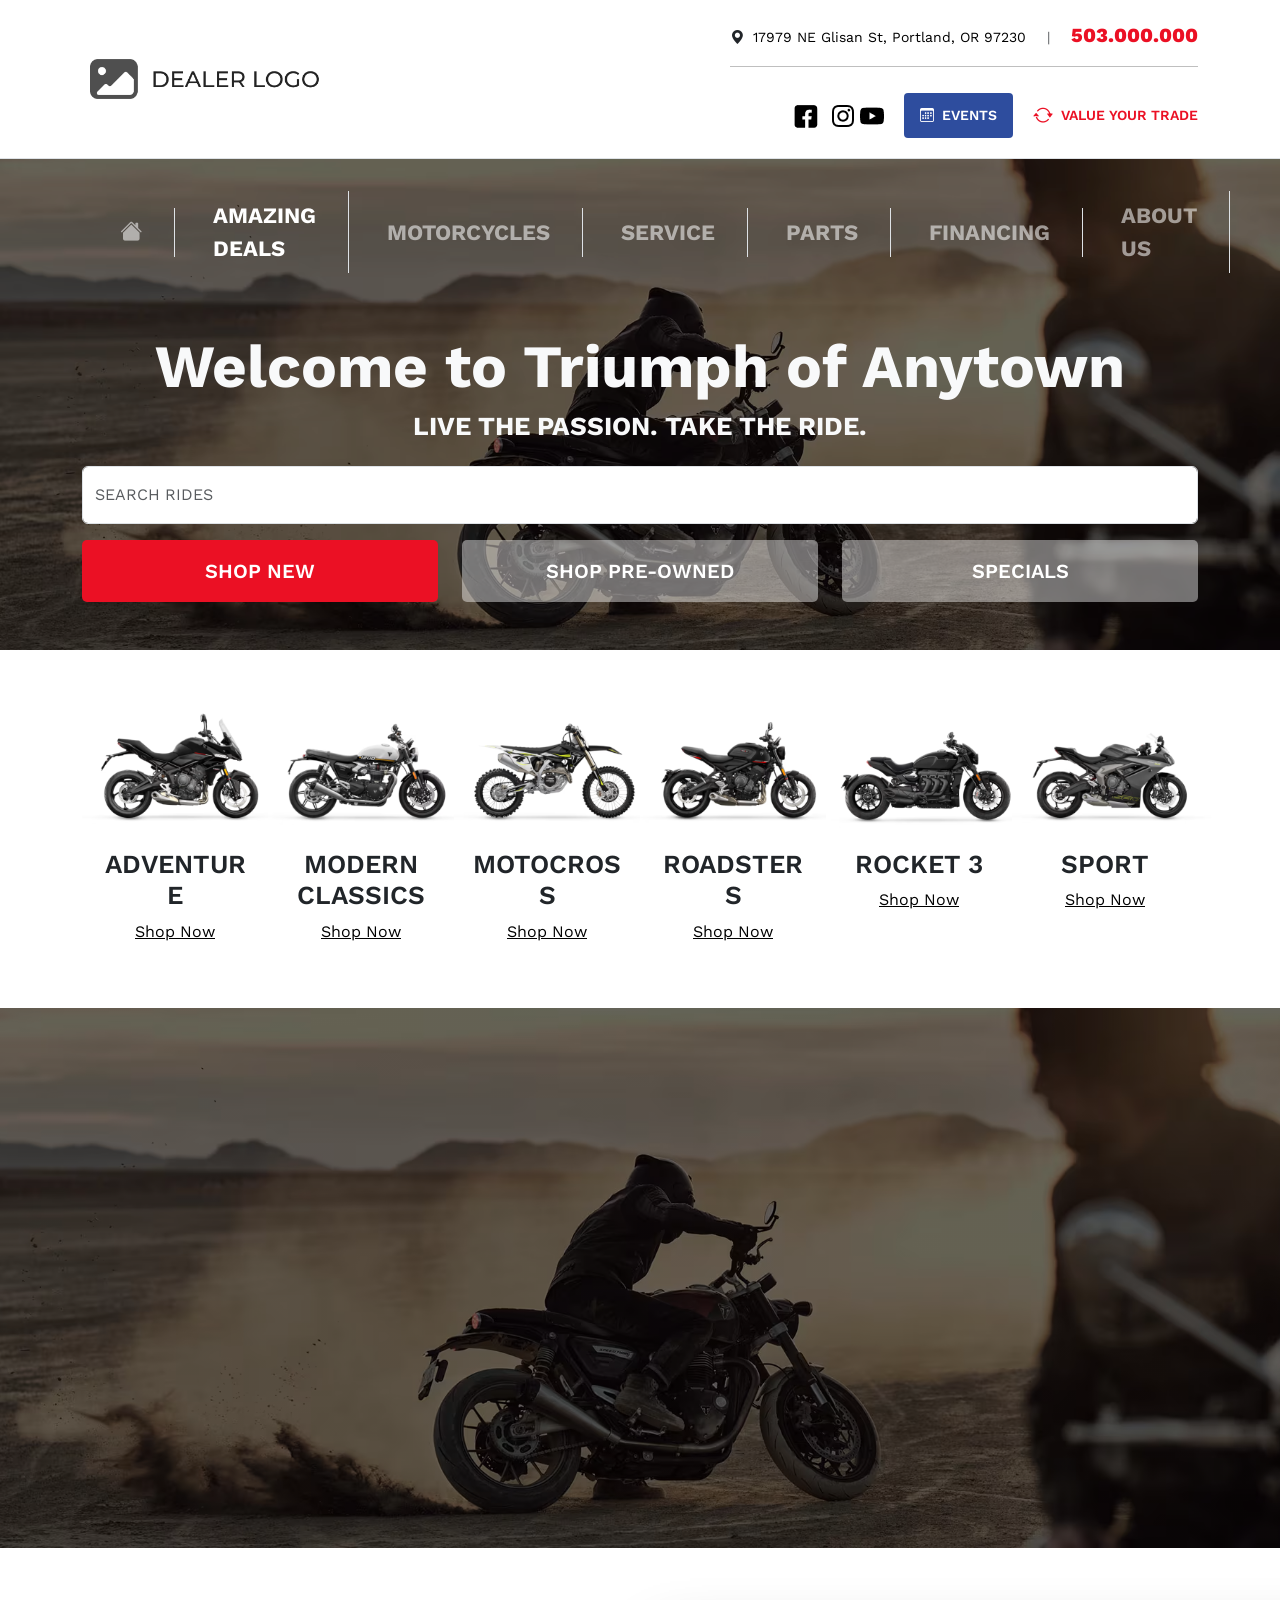
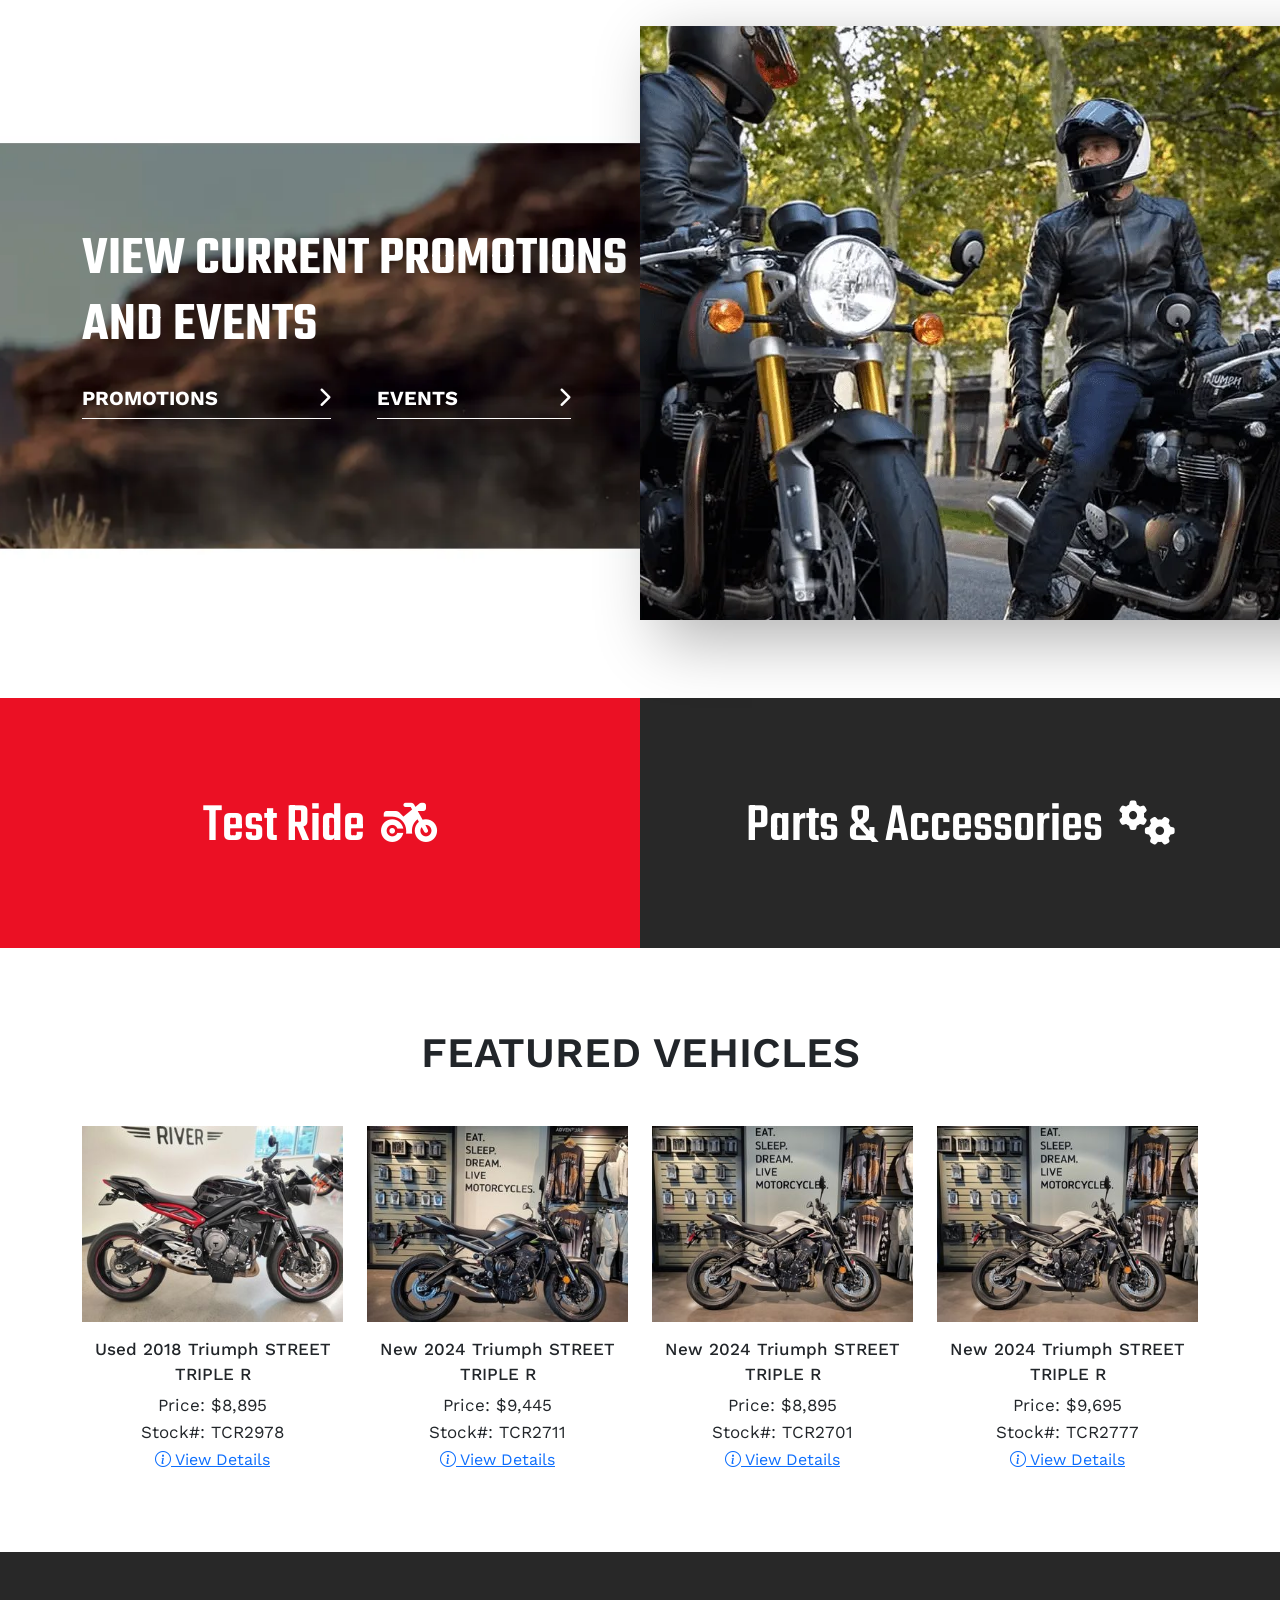
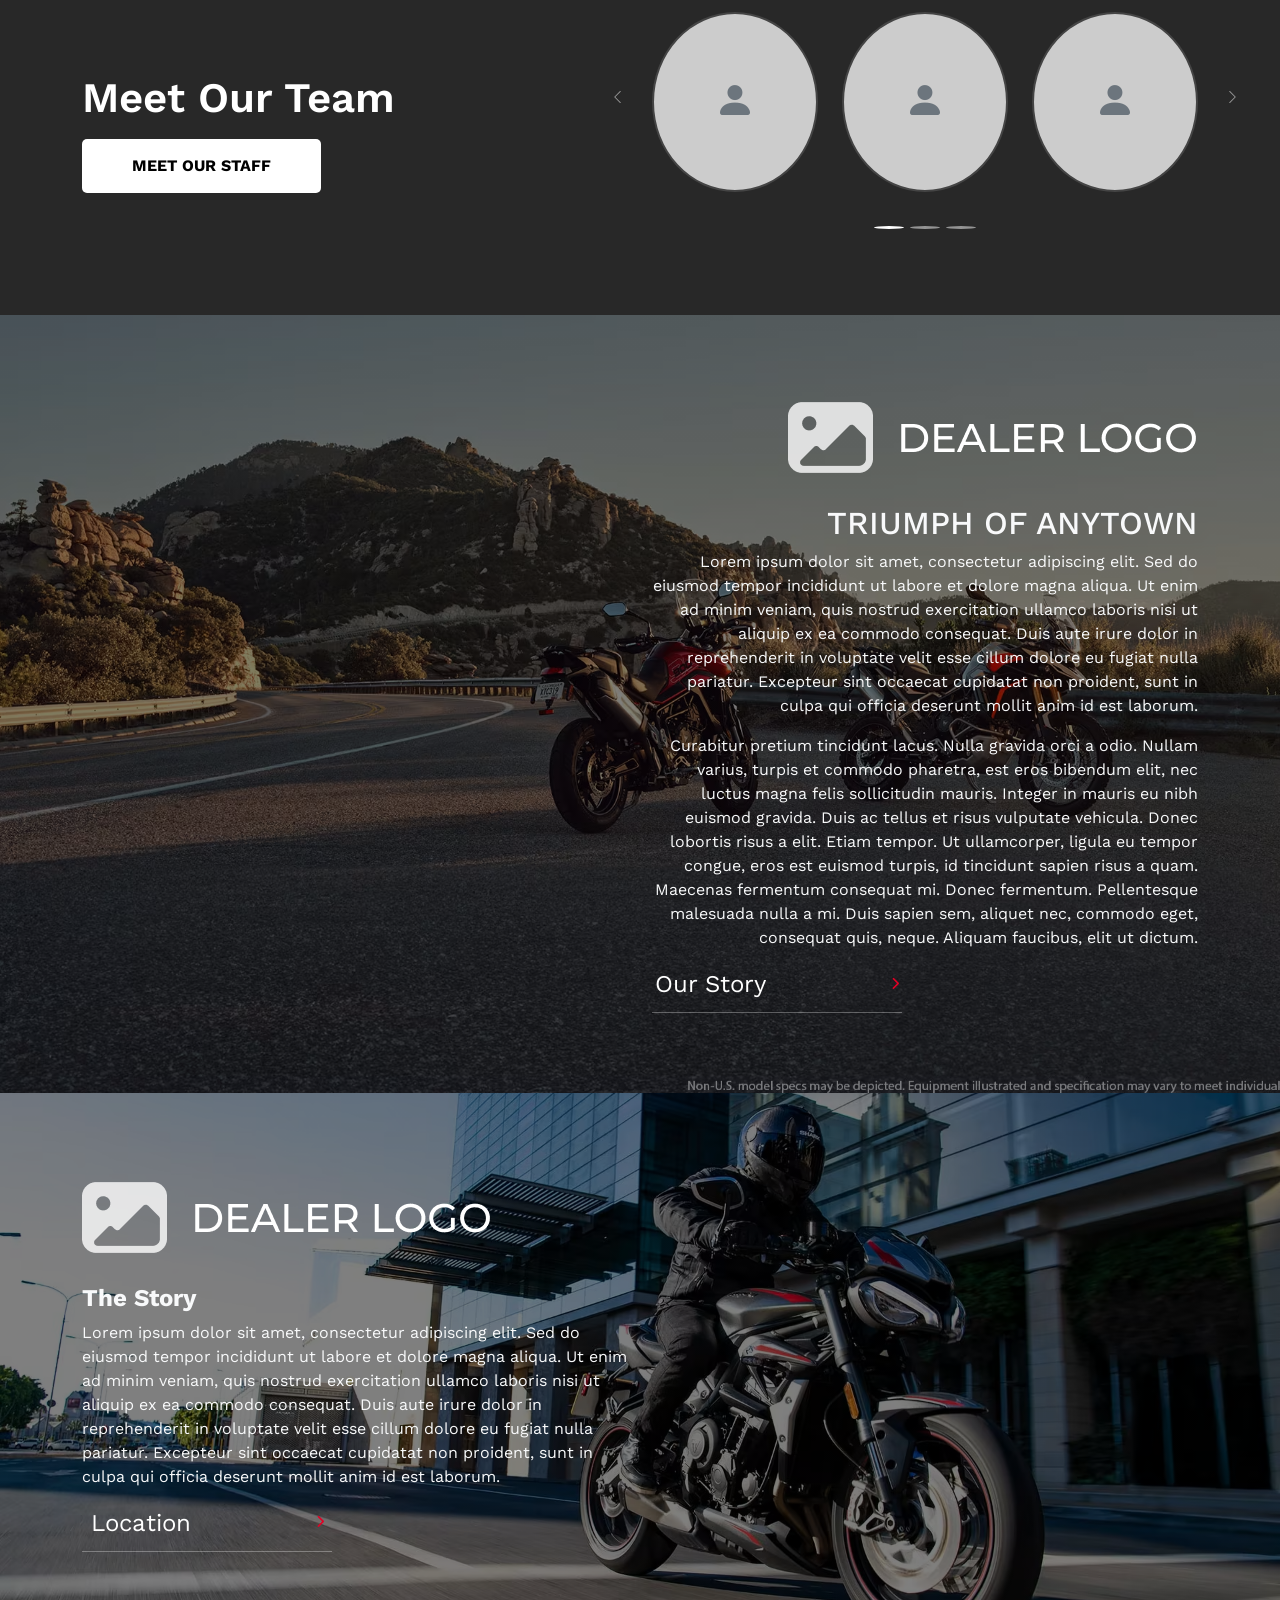
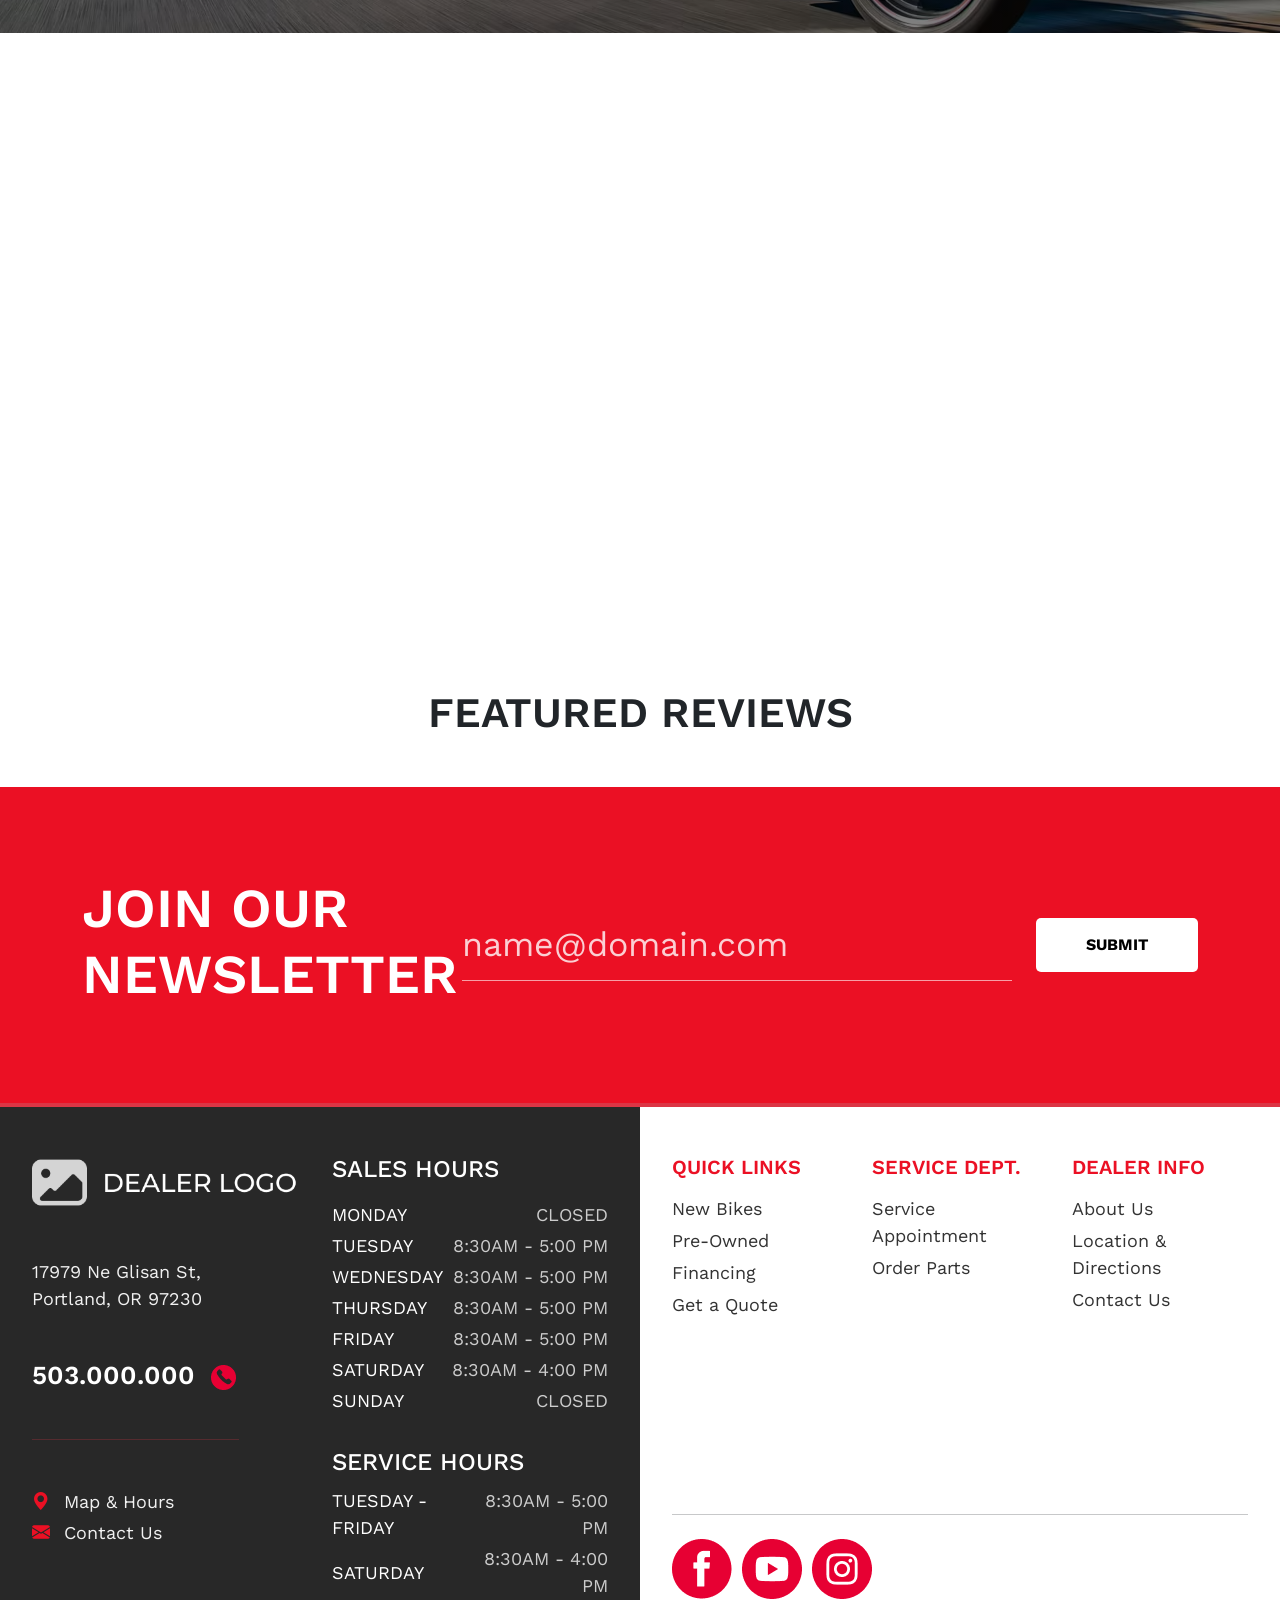
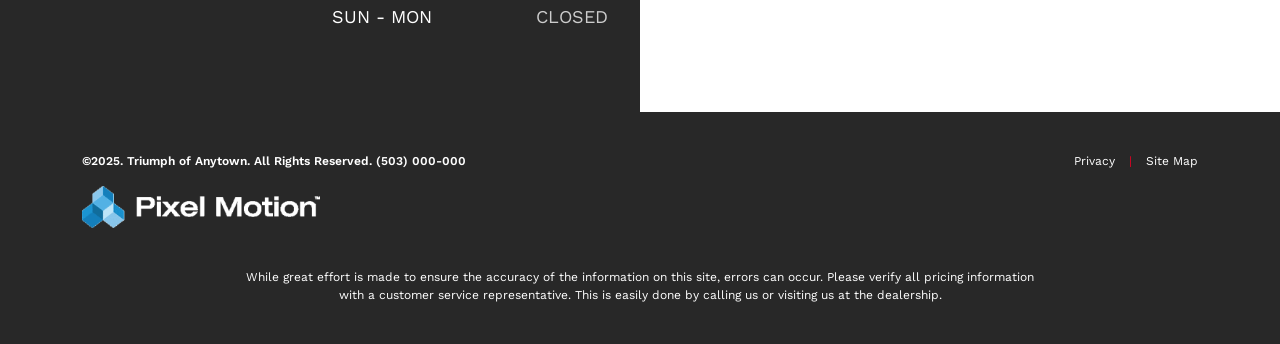
==== commit d3a834ae: "all goods" ====
--- a/htdocs/assets/html/index.html
+++ b/htdocs/assets/html/index.html
@@ -137,7 +137,7 @@
             <button type="button" class="button-secondary w-100 mb-3">Shop Pre-Owned</button>
           </div>
           <div class="col-md-4">
-            <button type="button" class="button-secondary w-100 mb-3">Specials</button>
+            <button type="button" class="button-secondary w-100 mb-5">Specials</button>
           </div>
         </div>
       </div>
--- a/htdocs/assets/css/style.css
+++ b/htdocs/assets/css/style.css
@@ -276,16 +276,11 @@
 /* Hero */
 .hero-content {
     width: 100%;
-    height: 70vh;
     background-image: linear-gradient(rgba(0, 0, 0, 0.4), rgba(0, 0, 0, 0.4)), url(/htdocs/assets/images/Home_Hero_Background.png);
     background-size: cover;
     background-position: 70%;
 }
-@media(max-width: 1024px){
-    .hero-content{
-        height: 55vh;
-    }
-}
+
 
 
 
@@ -320,7 +315,7 @@
 
 /* Hero Content */
 .content {
-    margin-top: 150px;
+    margin-top: 50px;
 }
 
 @media(max-width: 430px) {
@@ -412,7 +407,7 @@
 
 .overlap-img {
     width: auto;
-    max-width: 800px;
+    max-width: auto;
     height: auto;
     box-shadow: 20px 20px 60px rgba(0, 0, 0, 0.3);
     margin-top: -50px;
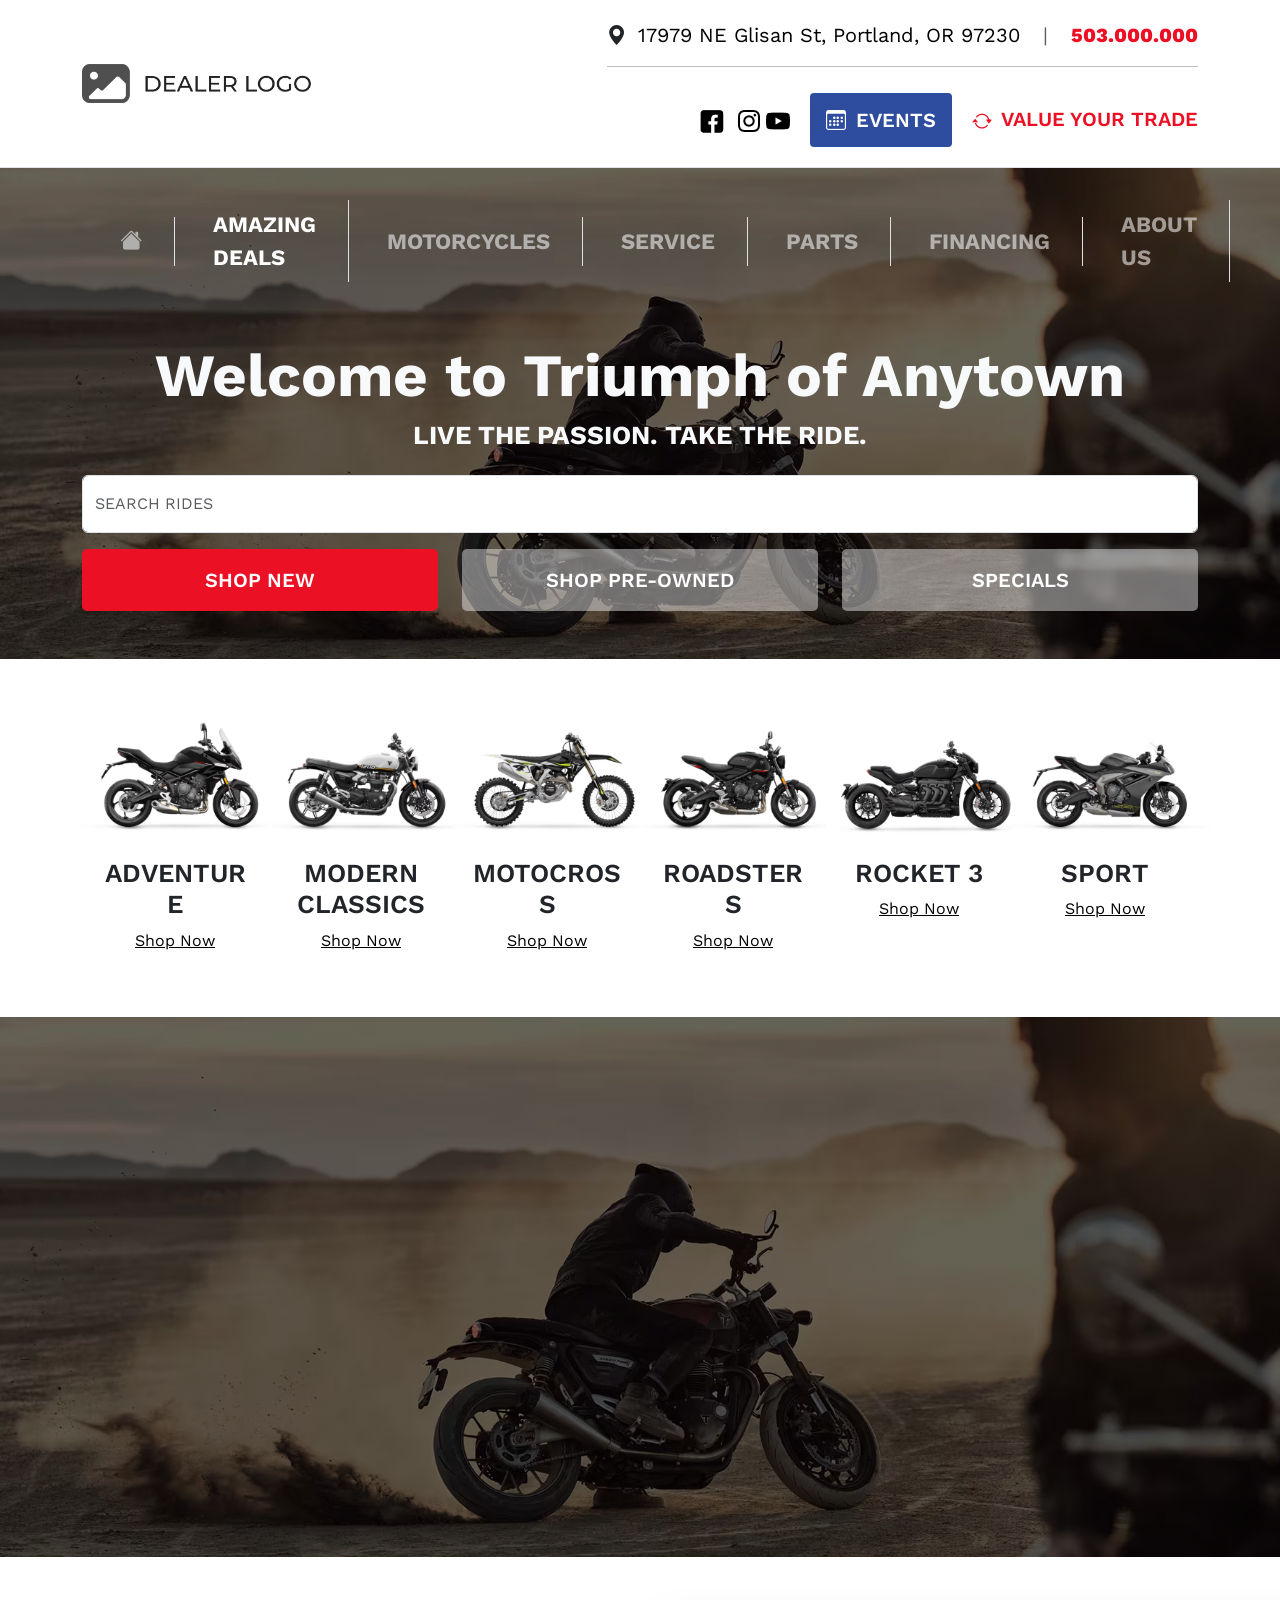
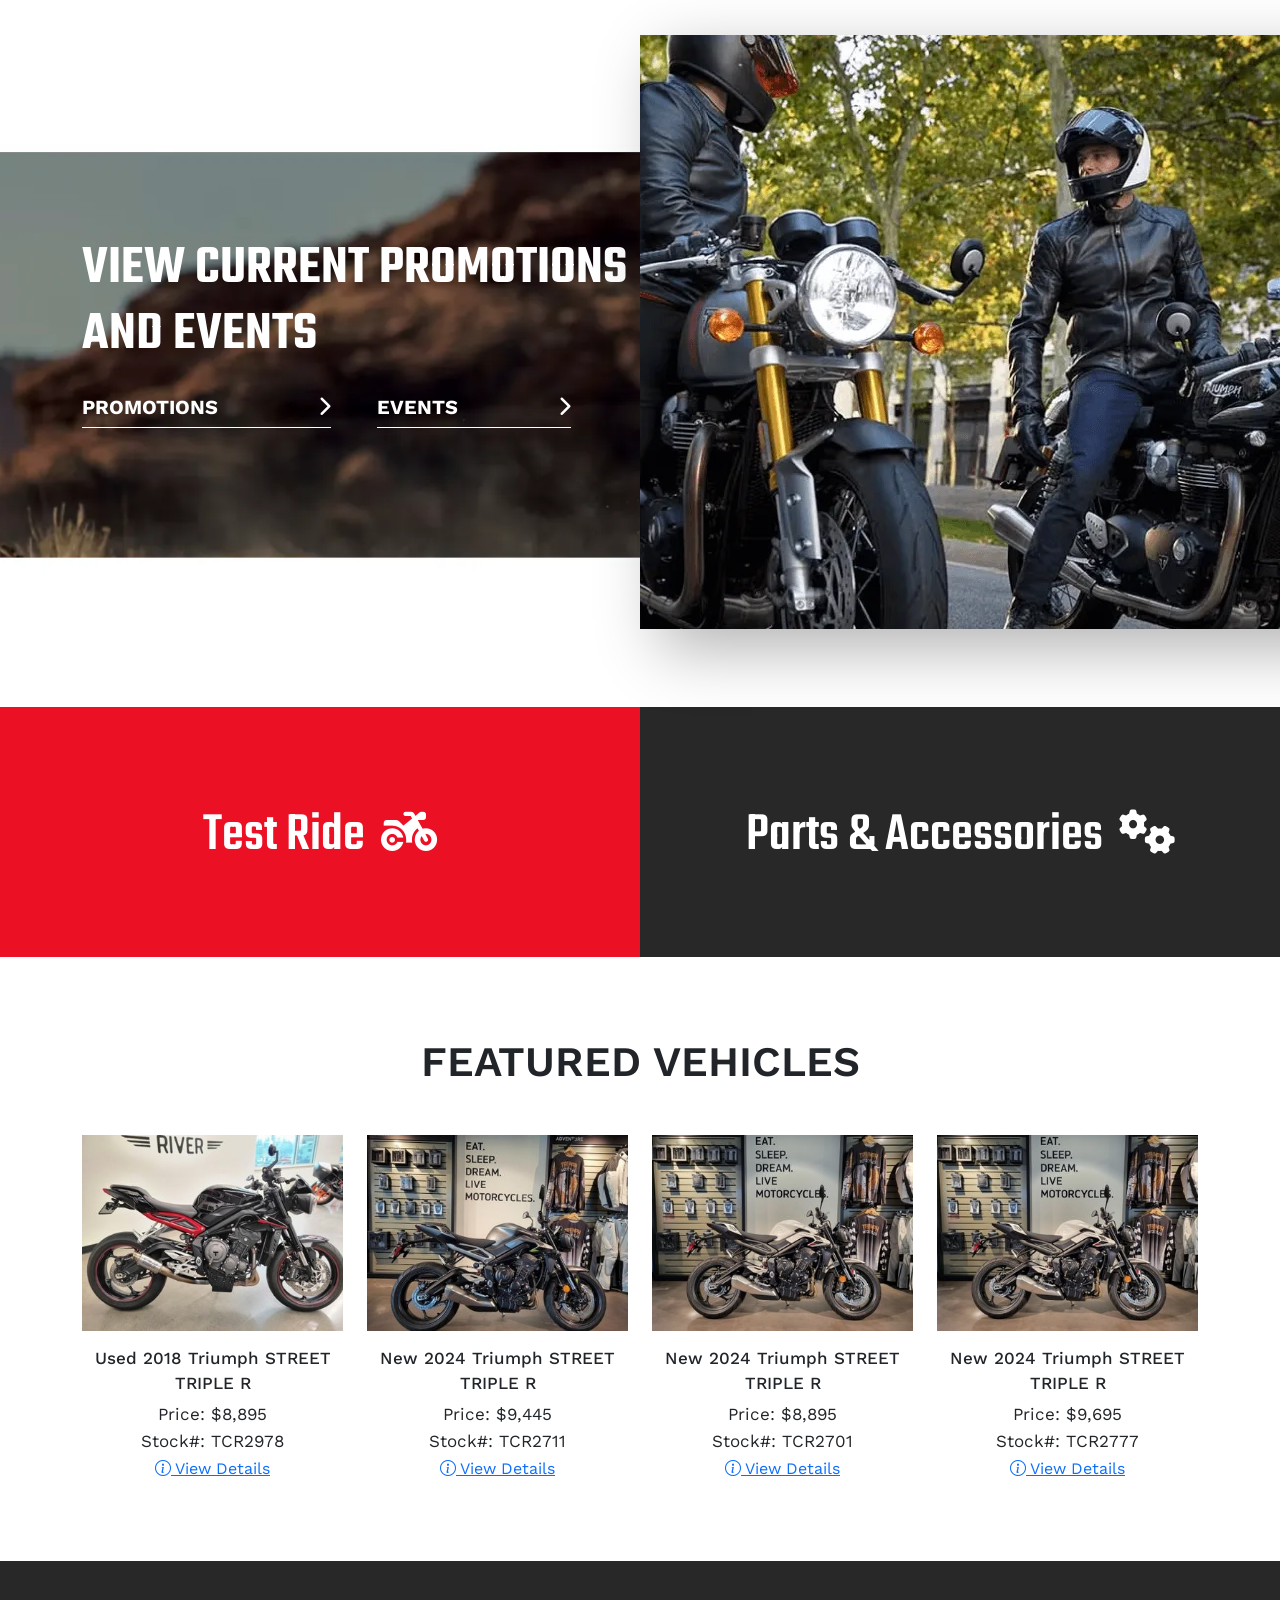
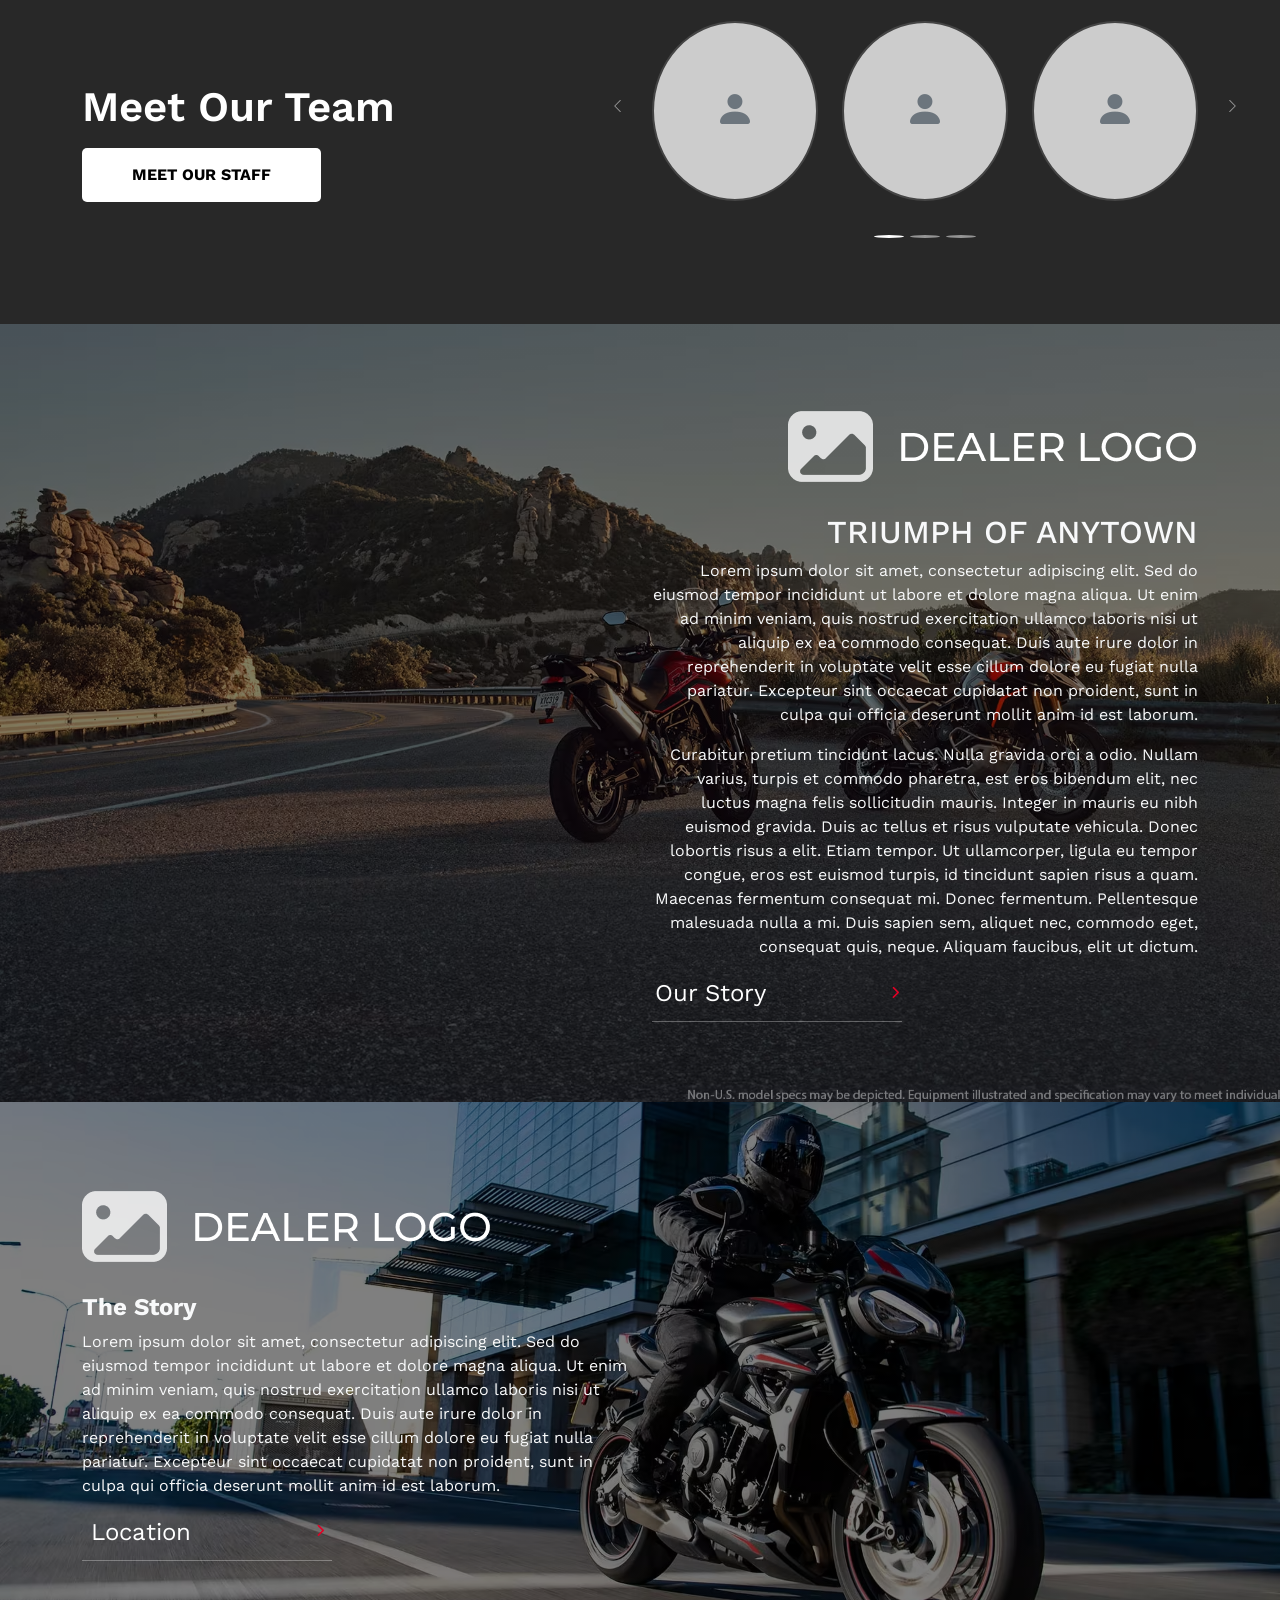
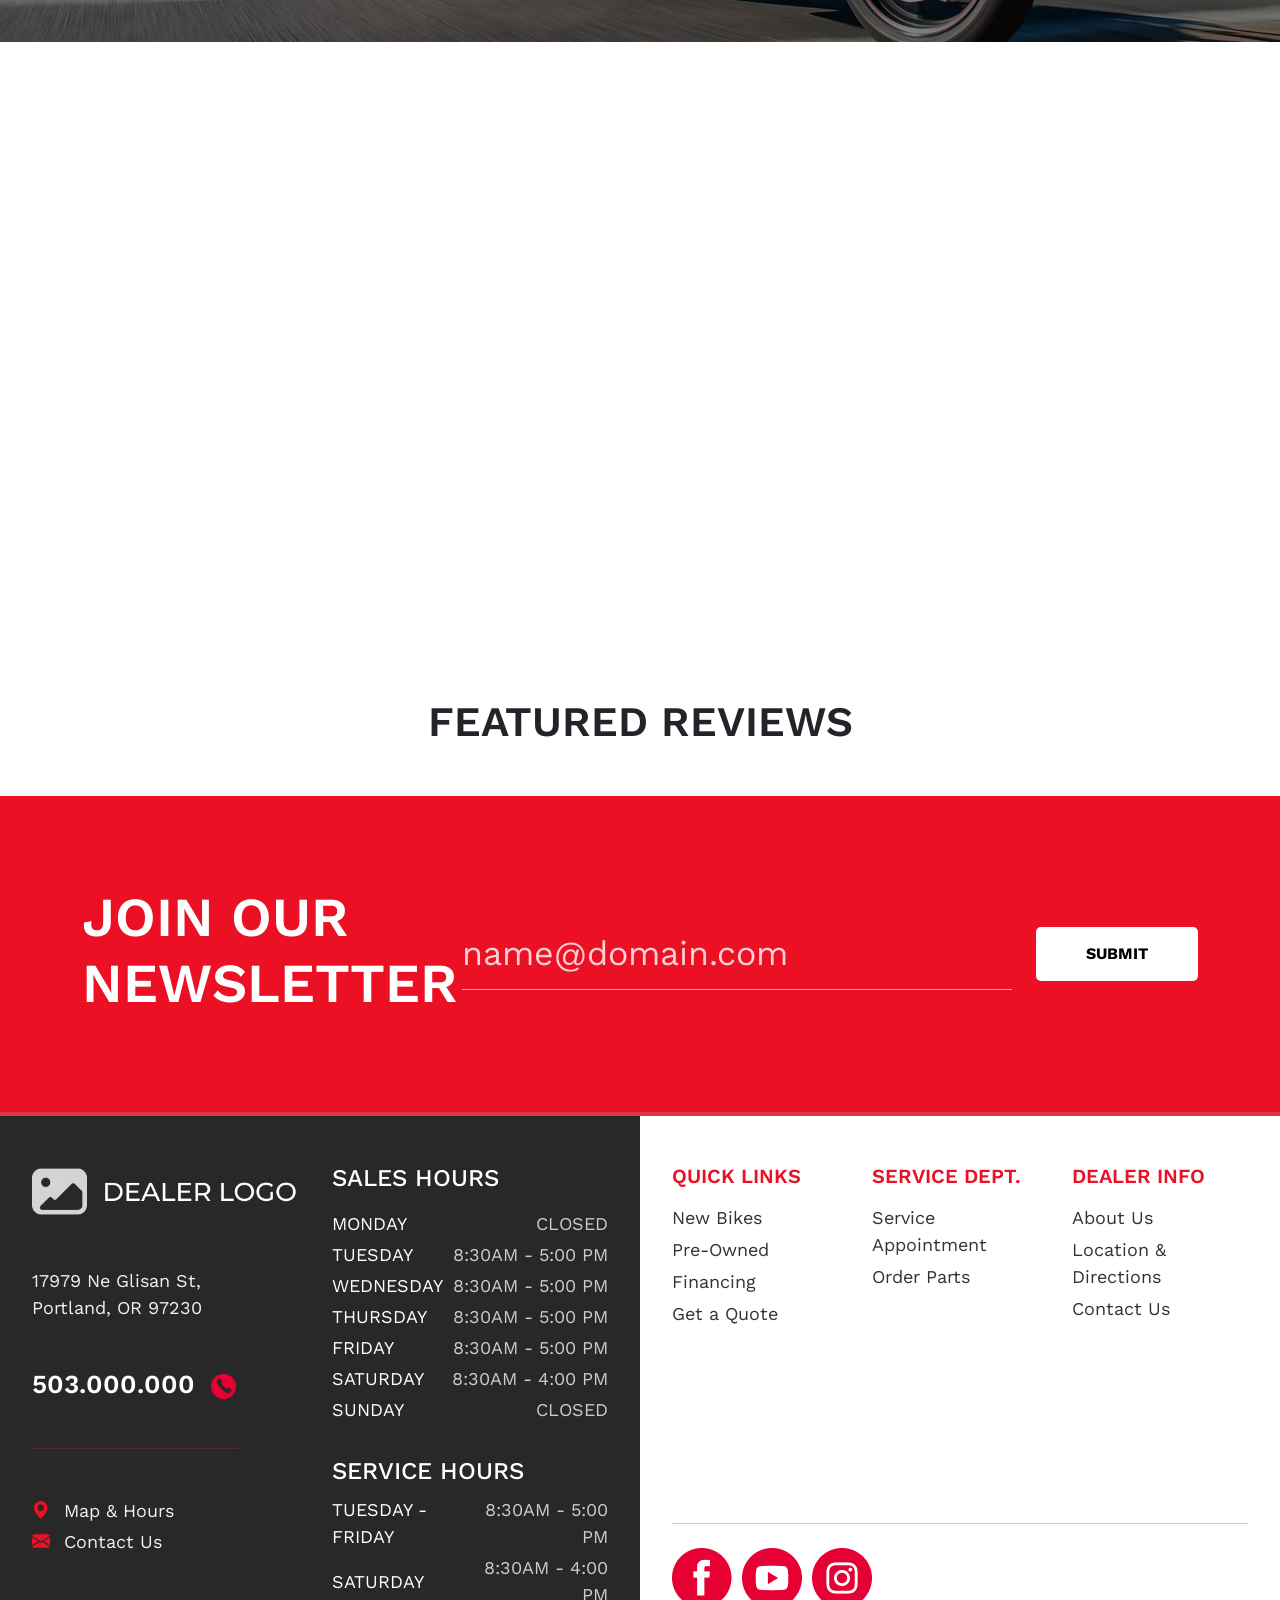
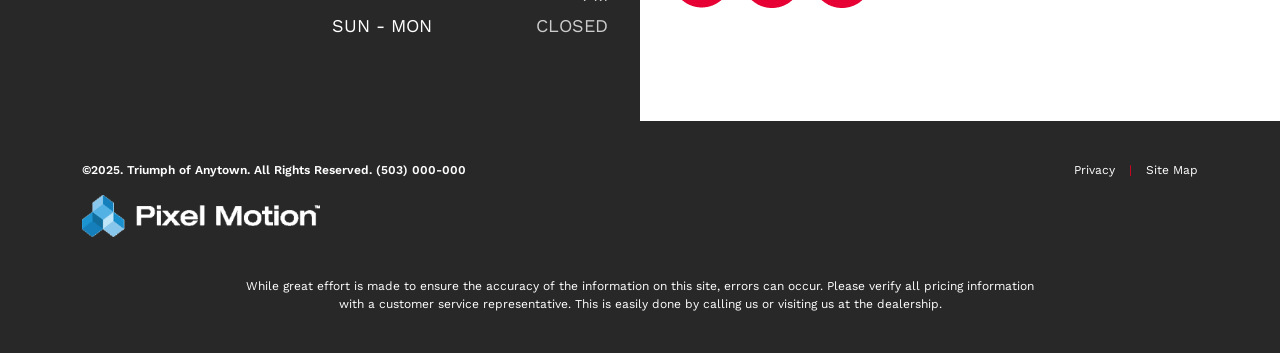
==== commit 934bb9c1: "all goods" ====
--- a/htdocs/assets/html/index.html
+++ b/htdocs/assets/html/index.html
@@ -22,12 +22,12 @@
       <div class="row align-items-center">
 
         <div class="col-md-4 logo text-md-start text-center ">
-          <button class="navbar-toggler d-lg-none" type="button" data-bs-toggle="collapse"
+          <button class="navbar-toggler d-md-none" type="button" data-bs-toggle="collapse"
             data-bs-target="#navbarSupportedContent" aria-controls="navbarSupportedContent" aria-expanded="false"
             aria-label="Toggle navigation">
             <span class="navbar-toggler-icon"><i class="bi bi-list"></i></span>
           </button>
-          <img src="/htdocs/assets/images/Logo.png" alt="" class="ms-2">
+          <img src="/htdocs/assets/images/Logo.png" alt="Logo">
         </div>
 
         <div class="col-md-8">
--- a/htdocs/assets/css/style.css
+++ b/htdocs/assets/css/style.css
@@ -168,7 +168,7 @@
     .navbar-collapse {
         position: fixed;
         top: 0;
-        left: -500px; /* hidden outside screen */
+        left: -800px; /* hidden outside screen */
         width: 100%;
         height: 100%;
         background: rgba(0,0,0,0.95);
@@ -224,7 +224,7 @@
 
 /* Top Bar Info */
 .top-info-row {
-    font-size: 14px;
+    font-size: 20px;
     color: #000;
     margin-bottom: 10px;
 }
@@ -251,7 +251,7 @@
     background-color: #2E4D9E;
     color: white;
     padding: 12px 16px;
-    font-size: 14px;
+    font-size: 20px;
     font-weight: 600;
     text-transform: uppercase;
     border-radius: 4px;
@@ -261,7 +261,7 @@
 .trade-link {
     color: var(--primary-color);
     font-weight: 600;
-    font-size: 14px;
+    font-size: 20px;
     text-transform: uppercase;
     text-decoration: none;
 }
